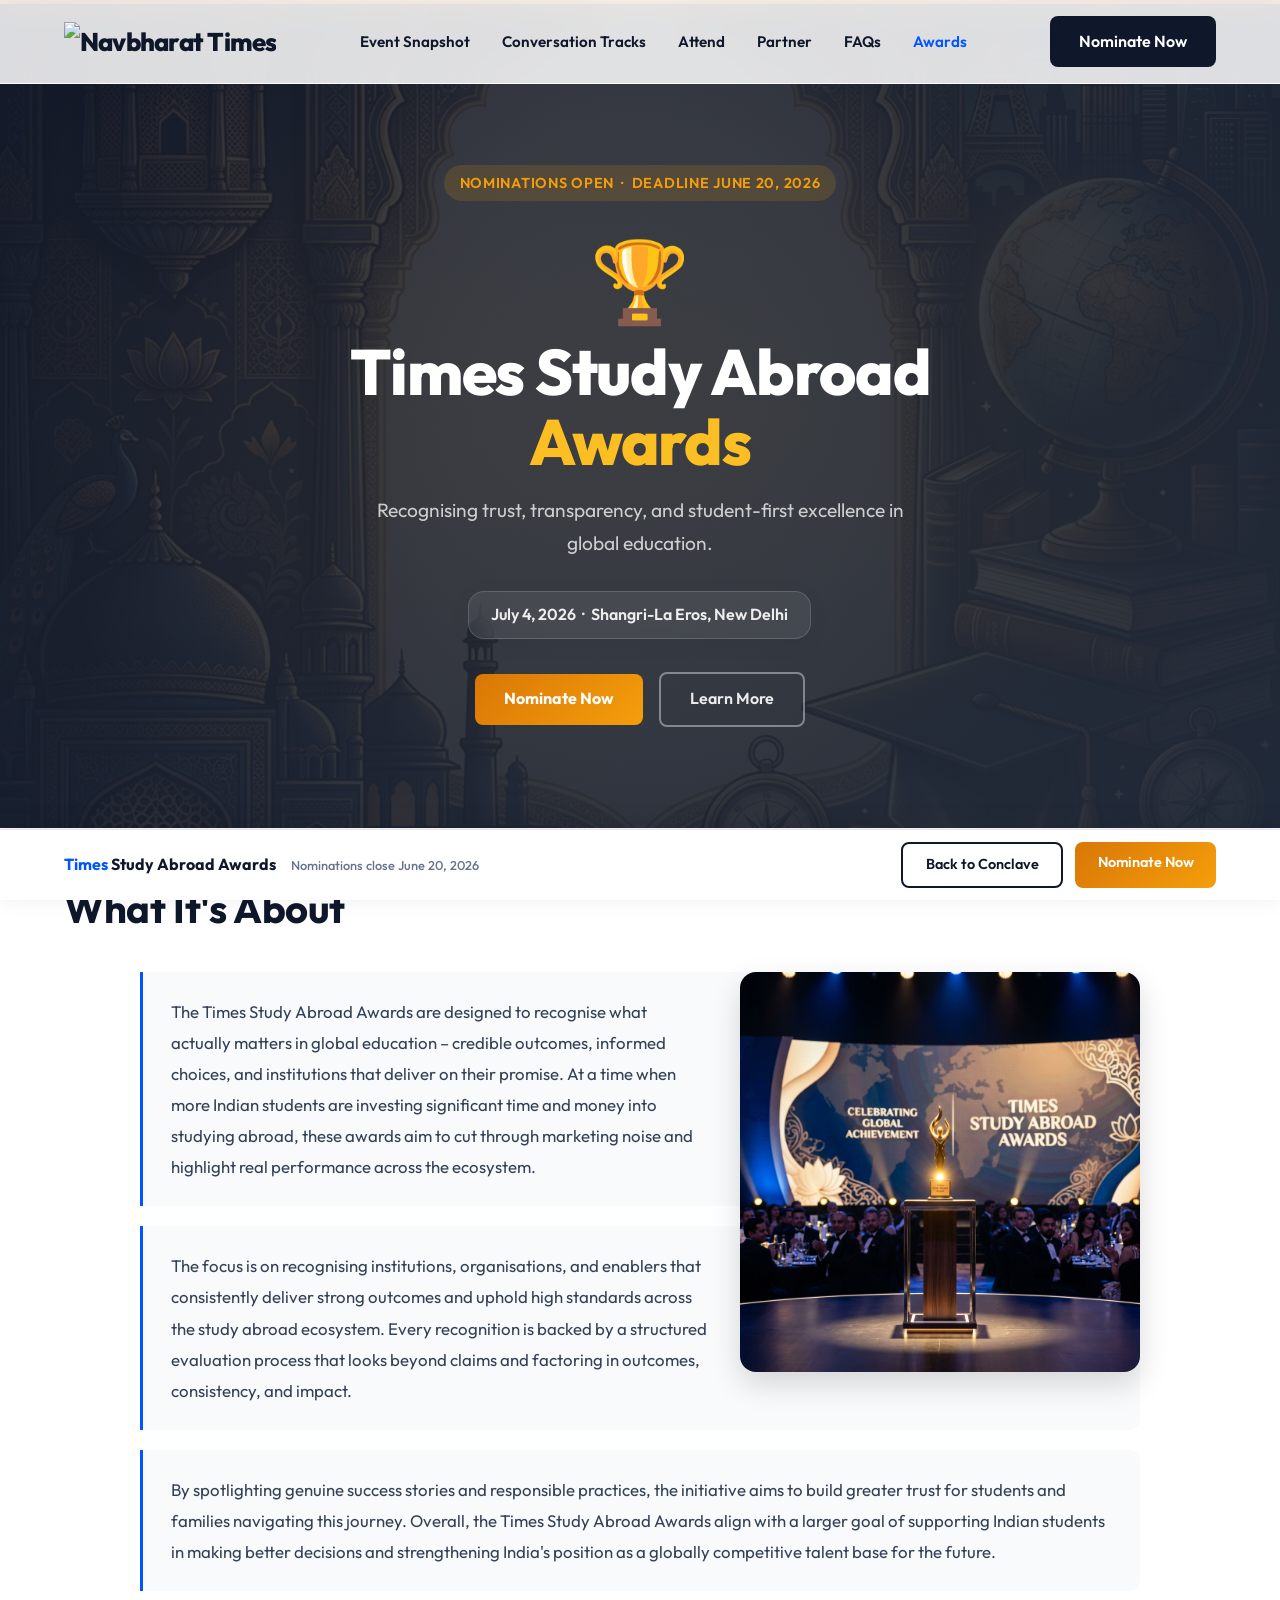
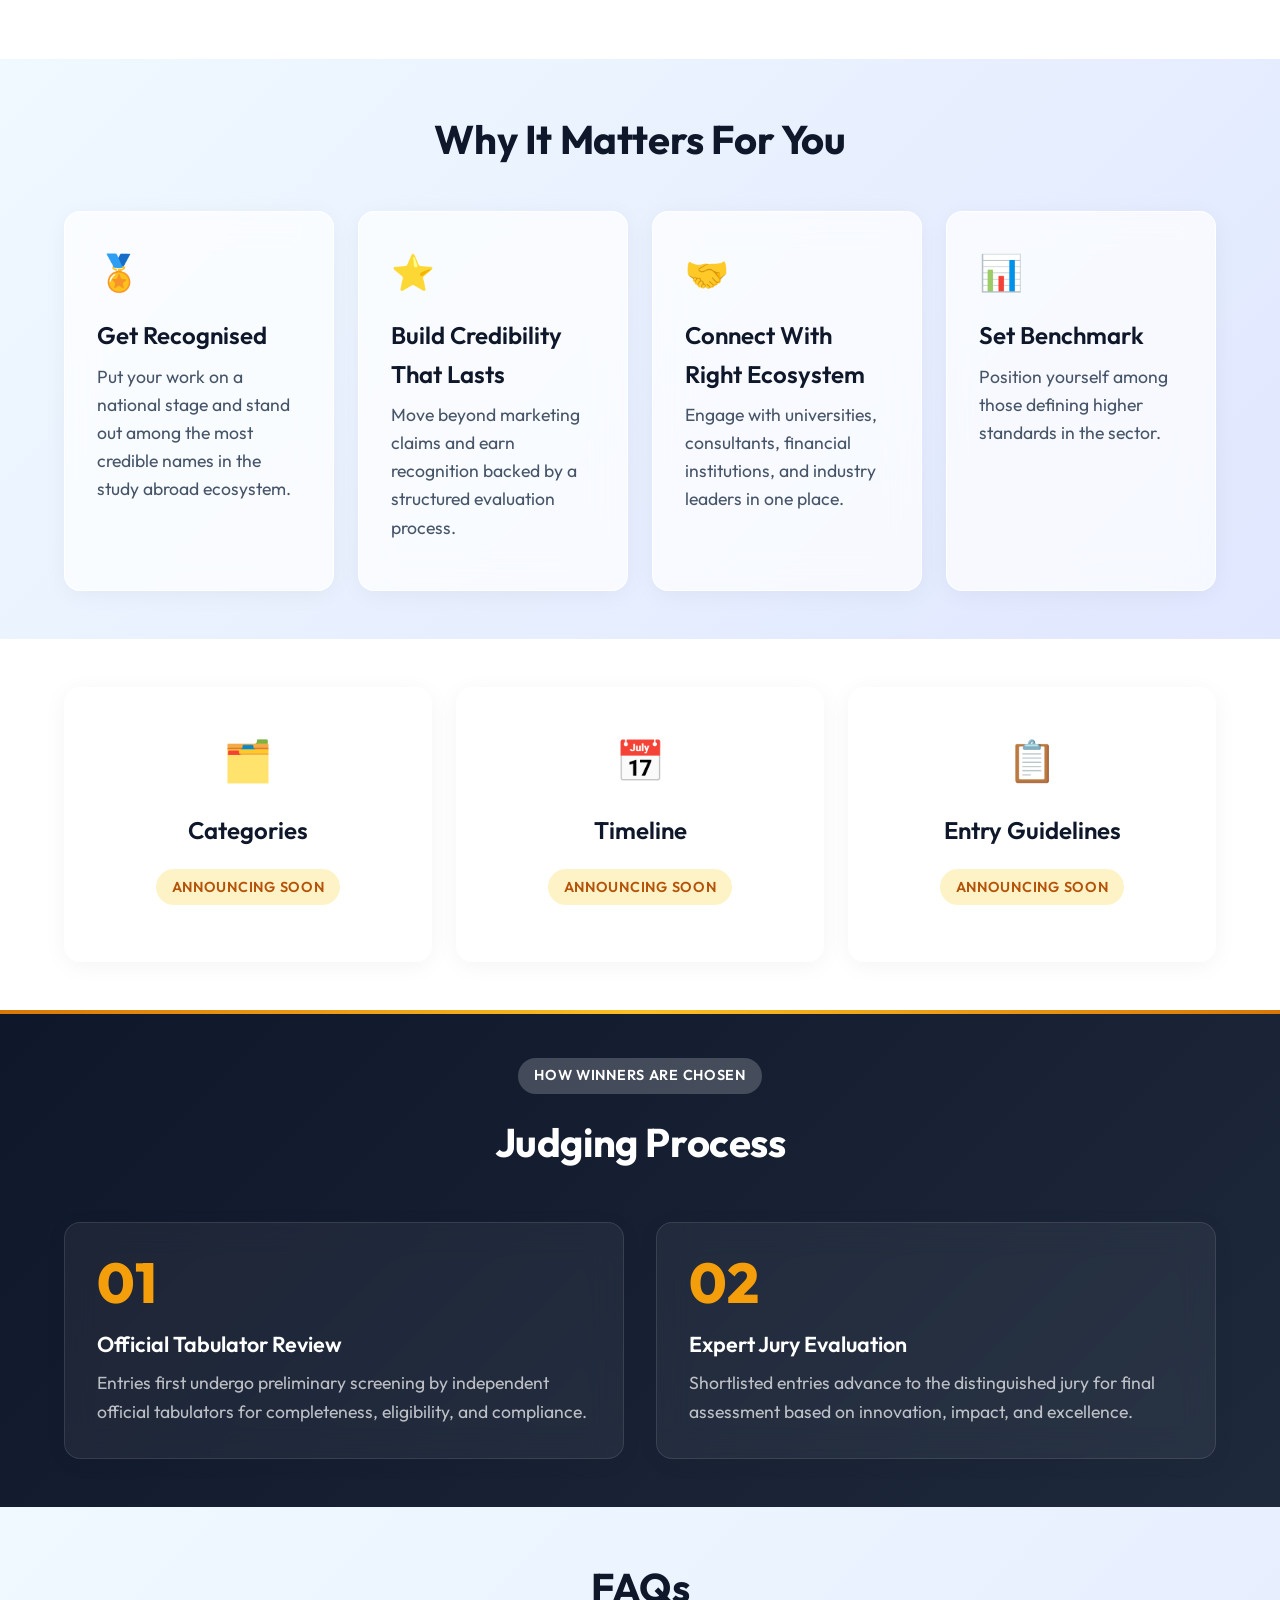
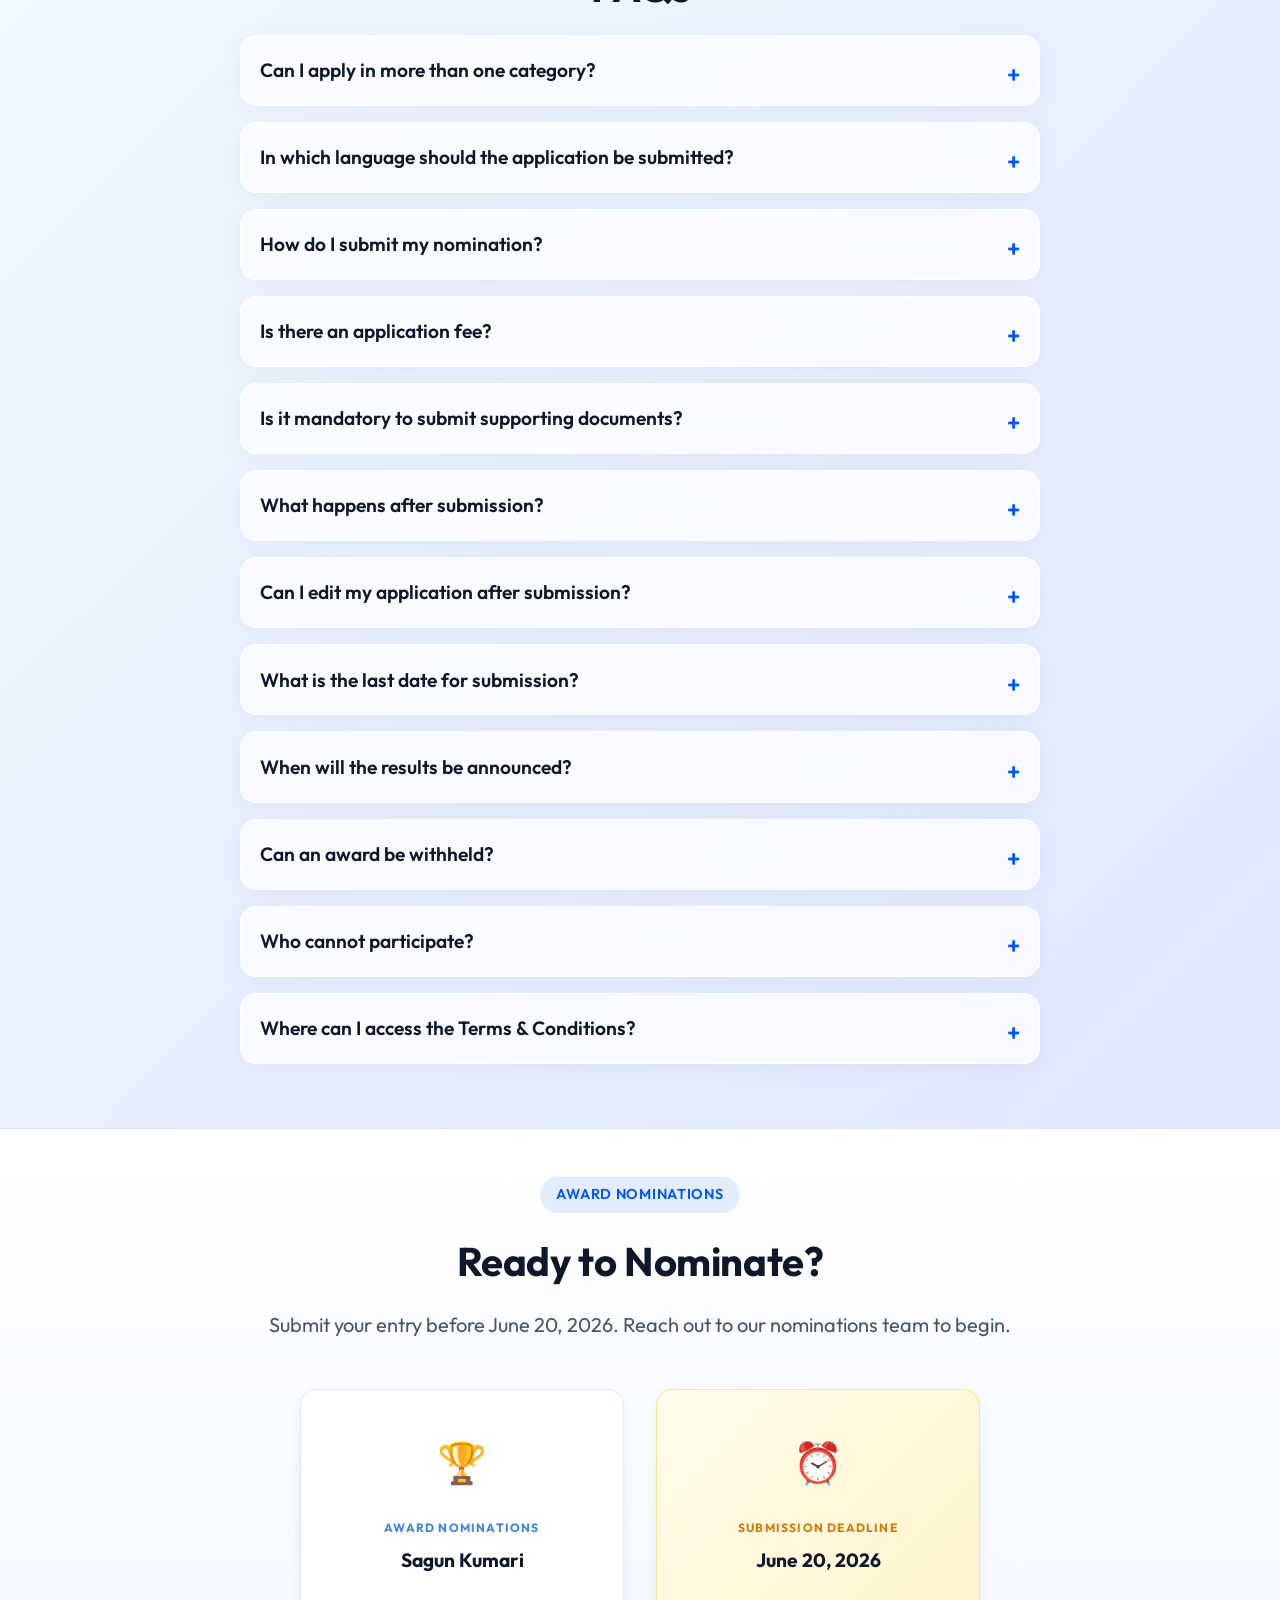
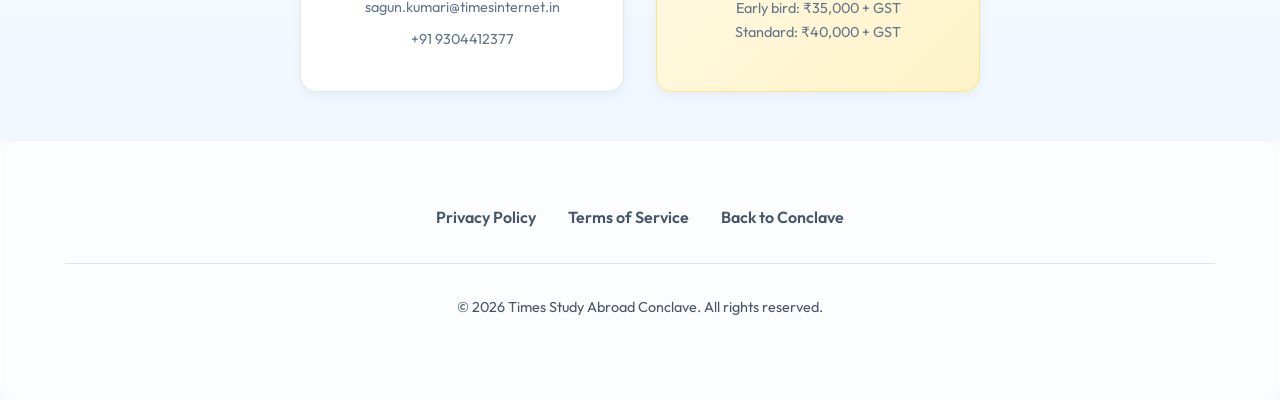
==== awards.html @ 7b0853a4 "feat: add Awards landing page and update navigation to include link to awards section" ====
<!DOCTYPE html>
<html lang="en">

<head>
    <meta charset="UTF-8">
    <meta name="viewport" content="width=device-width, initial-scale=1.0">
    <title>Times Study Abroad Awards 2026 – Recognising Excellence in Global Education</title>
    <meta name="description"
        content="The Times Study Abroad Awards recognise credible outcomes, informed choices, and institutions that deliver on their promise in global education.">
    <link rel="stylesheet" href="styles.css">
    <link href="https://fonts.googleapis.com/css2?family=Outfit:wght@300;400;500;600;700;800&display=swap"
        rel="stylesheet">
</head>

<body>

    <!-- Navigation -->
    <nav class="navbar glass">
        <div class="logo"><img
                src="https://static.langimg.com/thumb/119164302/navbharat-times.jpg?width=366&resizemode=4"
                alt="Navbharat Times" style="max-height: 45px; vertical-align: middle;"></div>
        <ul class="nav-links">
            <li><a href="index.html#event-snapshot">Event Snapshot</a></li>
            <li><a href="index.html#tracks">Conversation Tracks</a></li>
            <li><a href="index.html#attendees">Attend</a></li>
            <li><a href="index.html#partners">Partner</a></li>
            <li><a href="#awards-faq">FAQs</a></li>
            <li><a href="awards.html" style="color: var(--primary-color);">Awards</a></li>
        </ul>
        <a href="mailto:sagun.kumari@timesinternet.in" class="btn btn-primary nav-cta">Nominate Now</a>
    </nav>

    <!-- Exit Intent Popup -->
    <div id="exit-popup" class="popup-overlay">
        <div class="popup-content glass-card">
            <span class="close-popup">&times;</span>
            <h2>Nominations close June 20</h2>
            <p>Early bird fee of ₹35,000 + GST. Get recognised at India's most credible study abroad platform.</p>
            <a href="mailto:sagun.kumari@timesinternet.in" class="btn btn-gradient full-width"
                id="btn-close-popup">Nominate Now</a>
        </div>
    </div>

    <!-- Hero -->
    <section class="awards-hero fade-in-up">
        <div class="awards-hero-accent-bar"></div>
        <div class="container" style="position: relative; z-index: 1;">
            <div style="text-align: center;">
                <span class="badge"
                    style="background: rgba(245,158,11,0.15); color: #f59e0b;">Nominations Open &nbsp;·&nbsp; Deadline
                    June 20, 2026</span>
                <div style="font-size: 5rem; margin: 1.5rem 0 1rem; line-height: 1;">🏆</div>
                <h1
                    style="color: white; font-size: clamp(2.4rem, 5vw, 4.2rem); line-height: 1.1; margin-bottom: 1rem;">
                    Times Study Abroad<br><span style="color: #fbbf24;">Awards</span>
                </h1>
                <p
                    style="color: rgba(255,255,255,0.75); font-size: 1.2rem; max-width: 580px; margin: 0 auto 2rem; line-height: 1.7;">
                    Recognising trust, transparency, and student-first excellence in global education.
                </p>
                <div class="mb-2">
                    <span class="glass-card"
                        style="display: inline-block; padding: 0.65rem 1.4rem; background: rgba(255,255,255,0.08); border-color: rgba(255,255,255,0.15); color: rgba(255,255,255,0.9); white-space: nowrap; font-weight: 600;">
                        July 4, 2026 &nbsp;·&nbsp; Shangri-La Eros, New Delhi
                    </span>
                </div>
                <div class="cta-group" style="justify-content: center; margin-top: 2rem;">
                    <a href="mailto:sagun.kumari@timesinternet.in" class="btn"
                        style="background: linear-gradient(135deg, #d97706, #f59e0b); color: white; font-weight: 700;">Nominate
                        Now</a>
                    <a href="#about-awards" class="btn btn-outline"
                        style="border-color: rgba(255,255,255,0.4); color: rgba(255,255,255,0.9);">Learn More</a>
                </div>
            </div>
        </div>
    </section>

    <!-- What It's About -->
    <section id="about-awards" class="section-padding fade-in-up" style="background: #ffffff;">
        <div class="container">
            <div class="section-header">
                <h2>What It's About</h2>
            </div>
            <div class="awards-about-body">
                <img src="assets/awards_show_event.png" alt="Times Study Abroad Awards Ceremony" class="awards-about-img">
                <div class="awards-para-card">
                    <p>The Times Study Abroad Awards are designed to recognise what actually matters in global education
                        – credible outcomes, informed choices, and institutions that deliver on their promise. At a time
                        when more Indian students are investing significant time and money into studying abroad, these
                        awards aim to cut through marketing noise and highlight real performance across the ecosystem.
                    </p>
                </div>
                <div class="awards-para-card">
                    <p>The focus is on recognising institutions, organisations, and enablers that consistently deliver
                        strong outcomes and uphold high standards across the study abroad ecosystem. Every recognition is
                        backed by a structured evaluation process that looks beyond claims and factoring in outcomes,
                        consistency, and impact.</p>
                </div>
                <div class="awards-para-card">
                    <p>By spotlighting genuine success stories and responsible practices, the initiative aims to build
                        greater trust for students and families navigating this journey. Overall, the Times Study Abroad
                        Awards align with a larger goal of supporting Indian students in making better decisions and
                        strengthening India's position as a globally competitive talent base for the future.</p>
                </div>
            </div>
        </div>
    </section>

    <!-- Why It Matters For You -->
    <section class="section-padding fade-in-up bg-light-blue">
        <div class="container">
            <div class="section-header center-text">
                <h2>Why It Matters For You</h2>
            </div>
            <div class="bento-grid-four" style="margin-top: 2.5rem;">
                <div class="glass-card editorial-card">
                    <div style="font-size: 2.2rem; margin-bottom: 1rem;">🏅</div>
                    <h3>Get Recognised</h3>
                    <p>Put your work on a national stage and stand out among the most credible names in the study abroad
                        ecosystem.</p>
                </div>
                <div class="glass-card editorial-card">
                    <div style="font-size: 2.2rem; margin-bottom: 1rem;">⭐</div>
                    <h3>Build Credibility That Lasts</h3>
                    <p>Move beyond marketing claims and earn recognition backed by a structured evaluation process.</p>
                </div>
                <div class="glass-card editorial-card">
                    <div style="font-size: 2.2rem; margin-bottom: 1rem;">🤝</div>
                    <h3>Connect With Right Ecosystem</h3>
                    <p>Engage with universities, consultants, financial institutions, and industry leaders in one place.
                    </p>
                </div>
                <div class="glass-card editorial-card">
                    <div style="font-size: 2.2rem; margin-bottom: 1rem;">📊</div>
                    <h3>Set Benchmark</h3>
                    <p>Position yourself among those defining higher standards in the sector.</p>
                </div>
            </div>
        </div>
    </section>

    <!-- Categories / Timeline / Entry Guidelines -->
    <section class="section-padding fade-in-up" style="background: #ffffff;">
        <div class="container">
            <div class="awards-details-grid">
                <div class="glass-card" style="padding: 2.5rem; text-align: center;">
                    <div style="font-size: 2.5rem; margin-bottom: 1.2rem;">🗂️</div>
                    <h3>Categories</h3>
                    <span class="badge"
                        style="background: #fef3c7; color: #b45309; margin-top: 0.75rem;">Announcing Soon</span>
                </div>
                <div class="glass-card" style="padding: 2.5rem; text-align: center;">
                    <div style="font-size: 2.5rem; margin-bottom: 1.2rem;">📅</div>
                    <h3>Timeline</h3>
                    <span class="badge"
                        style="background: #fef3c7; color: #b45309; margin-top: 0.75rem;">Announcing Soon</span>
                </div>
                <div class="glass-card" style="padding: 2.5rem; text-align: center;">
                    <div style="font-size: 2.5rem; margin-bottom: 1.2rem;">📋</div>
                    <h3>Entry Guidelines</h3>
                    <span class="badge"
                        style="background: #fef3c7; color: #b45309; margin-top: 0.75rem;">Announcing Soon</span>
                </div>
            </div>
        </div>
    </section>

    <!-- Judging Process -->
    <section class="section-padding fade-in-up"
        style="background: linear-gradient(135deg, #0f172a 0%, #1e293b 100%); position: relative; overflow: hidden;">
        <div
            style="position: absolute; top: 0; left: 0; width: 100%; height: 4px; background: linear-gradient(90deg, #d97706, #fbbf24, #d97706);">
        </div>
        <div class="container">
            <div class="section-header center-text">
                <span class="badge light-badge">How Winners Are Chosen</span>
                <h2 style="color: white;">Judging Process</h2>
            </div>
            <div class="judging-grid">
                <div class="glass-card judging-card">
                    <div class="judging-number">01</div>
                    <h3 style="color: white; margin-top: 1rem; font-size: 1.35rem;">Official Tabulator Review</h3>
                    <p style="color: rgba(255,255,255,0.7); margin: 0;">Entries first undergo preliminary screening by
                        independent official tabulators for completeness, eligibility, and compliance.</p>
                </div>
                <div class="glass-card judging-card">
                    <div class="judging-number">02</div>
                    <h3 style="color: white; margin-top: 1rem; font-size: 1.35rem;">Expert Jury Evaluation</h3>
                    <p style="color: rgba(255,255,255,0.7); margin: 0;">Shortlisted entries advance to the distinguished
                        jury for final assessment based on innovation, impact, and excellence.</p>
                </div>
            </div>
        </div>
    </section>

    <!-- FAQs -->
    <section id="awards-faq" class="section-padding fade-in-up bg-light-blue">
        <div class="container max-800">
            <div class="section-header center-text">
                <h2>FAQs</h2>
            </div>
            <div class="accordion">
                <details class="glass-card mb-1">
                    <summary>Can I apply in more than one category?</summary>
                    <div class="faq-content">Yes. Applicants may apply in multiple relevant categories. However, a
                        separate application form must be submitted for each category.</div>
                </details>
                <details class="glass-card mb-1">
                    <summary>In which language should the application be submitted?</summary>
                    <div class="faq-content">All applications must be submitted in English.</div>
                </details>
                <details class="glass-card mb-1">
                    <summary>How do I submit my nomination?</summary>
                    <div class="faq-content">Applicants must complete and submit the online application form available
                        on the official awards website. All mandatory fields must be filled in before submission.</div>
                </details>
                <details class="glass-card mb-1">
                    <summary>Is there an application fee?</summary>
                    <div class="faq-content">Yes. The standard nomination fee is 40000 INR + GST, with an early bird
                        fee of 35000 INR + GST for entries submitted within the early bird window.</div>
                </details>
                <details class="glass-card mb-1">
                    <summary>Is it mandatory to submit supporting documents?</summary>
                    <div class="faq-content">Certain supporting documents may be mandatory to verify eligibility and
                        claims. Applicants are encouraged to provide relevant supporting information to strengthen their
                        submission. Incomplete or unverifiable applications may not be considered for jury evaluation.
                    </div>
                </details>
                <details class="glass-card mb-1">
                    <summary>What happens after submission?</summary>
                    <div class="faq-content">
                        <ul style="padding-left: 1.2rem; margin: 0; display: flex; flex-direction: column; gap: 0.35rem;">
                            <li>Applications will first be reviewed for eligibility and completeness.</li>
                            <li>Eligible entries will proceed to jury evaluation.</li>
                            <li>Shortlisted nominees may be contacted for clarification, if required.</li>
                            <li>Incomplete or ineligible applications will not proceed to the jury round.</li>
                        </ul>
                    </div>
                </details>
                <details class="glass-card mb-1">
                    <summary>Can I edit my application after submission?</summary>
                    <div class="faq-content">Once the application is submitted, changes cannot be made. Applicants are
                        advised to review all information carefully before final submission.</div>
                </details>
                <details class="glass-card mb-1">
                    <summary>What is the last date for submission?</summary>
                    <div class="faq-content">20 June 2026</div>
                </details>
                <details class="glass-card mb-1">
                    <summary>When will the results be announced?</summary>
                    <div class="faq-content">Winners will be announced at the official award ceremony. The date and
                        venue are communicated on the website and through official communication channels.</div>
                </details>
                <details class="glass-card mb-1">
                    <summary>Can an award be withheld?</summary>
                    <div class="faq-content">The organisers reserve the right to withhold an award in any category if
                        entries do not meet the required standards.</div>
                </details>
                <details class="glass-card mb-1">
                    <summary>Who cannot participate?</summary>
                    <div class="faq-content">Employees of the Awards Management, jury members, sponsors, and their
                        immediate family members are not eligible to participate. Applications not meeting the
                        eligibility criteria may be disqualified.</div>
                </details>
                <details class="glass-card mb-1">
                    <summary>Where can I access the Terms &amp; Conditions?</summary>
                    <div class="faq-content">The detailed Terms &amp; Conditions are available on the official website.
                    </div>
                </details>
            </div>
        </div>
    </section>

    <!-- Nominate CTA -->
    <section class="section-padding fade-in-up"
        style="background: linear-gradient(to bottom, #ffffff, #f0f7ff); border-top: 1px solid #e2e8f0;">
        <div class="container">
            <div class="section-header center-text">
                <span class="badge" style="margin-bottom: 1rem;">Award Nominations</span>
                <h2>Ready to Nominate?</h2>
                <p class="lead-text">Submit your entry before June 20, 2026. Reach out to our nominations team to
                    begin.</p>
            </div>
            <div class="nominate-contact-grid">
                <div class="contact-card">
                    <div class="contact-icon">🏆</div>
                    <div class="contact-info">
                        <span class="contact-role">Award Nominations</span>
                        <h4 class="contact-name">Sagun Kumari</h4>
                        <div class="contact-links">
                            <a href="mailto:sagun.kumari@timesinternet.in">sagun.kumari@timesinternet.in</a>
                            <a href="tel:9304412377">+91 9304412377</a>
                        </div>
                    </div>
                </div>
                <div class="contact-card" style="background: linear-gradient(135deg, #fffbeb, #fef3c7); border-color: #fde68a;">
                    <div class="contact-icon">⏰</div>
                    <div class="contact-info">
                        <span class="contact-role" style="color: #d97706;">Submission Deadline</span>
                        <h4 class="contact-name">June 20, 2026</h4>
                        <div style="margin-top: 0.75rem; font-size: 0.9rem; color: #64748b; line-height: 1.7;">
                            Early bird: ₹35,000 + GST<br>Standard: ₹40,000 + GST
                        </div>
                    </div>
                </div>
            </div>
        </div>
    </section>

    <!-- Footer -->
    <footer class="footer glass-panel" style="padding-bottom: 80px;">
        <div class="footer-content container" style="justify-content: center;">
            <div class="footer-links" style="display:flex; gap:2rem; flex-wrap:wrap; justify-content:center;">
                <a href="#">Privacy Policy</a>
                <a href="#">Terms of Service</a>
                <a href="index.html">Back to Conclave</a>
            </div>
        </div>
        <div class="copyright container" style="text-align:center;">
            &copy; 2026 Times Study Abroad Conclave. All rights reserved.
        </div>
    </footer>

    <!-- Sticky Footer CTA -->
    <div id="sticky-footer"
        style="position:fixed; bottom:0; left:0; right:0; z-index:999; background:white; border-top:1px solid #e2e8f0; box-shadow:0 -4px 24px rgba(0,0,0,0.1); padding:0.75rem 5%; display:flex; align-items:center; justify-content:space-between; gap:1rem; flex-wrap:wrap;">
        <div style="font-weight:700; color:#0f172a; font-size:1rem;">
            <span style="color:var(--primary-color);">Times</span> Study Abroad Awards
            <span style="font-size:0.8rem; font-weight:500; color:#64748b; margin-left:0.75rem;">Nominations close June
                20, 2026</span>
        </div>
        <div style="display:flex; gap:0.75rem; flex-shrink:0;">
            <a href="index.html" class="btn btn-outline"
                style="padding:0.6rem 1.4rem; font-size:0.9rem;">Back to Conclave</a>
            <a href="mailto:sagun.kumari@timesinternet.in" class="btn btn-gradient"
                style="padding:0.6rem 1.4rem; font-size:0.9rem; background: linear-gradient(135deg, #d97706, #f59e0b); color: white;">Nominate
                Now</a>
        </div>
    </div>

    <script src="script.js"></script>

    <style>
        /* Hero */
        .awards-hero {
            background: linear-gradient(135deg, rgba(15, 23, 42, 0.85) 0%, rgba(30, 41, 59, 0.95) 100%), url('assets/indian_hero_bg.png') center/cover no-repeat;
            min-height: 92vh;
            display: flex;
            align-items: center;
            justify-content: center;
            text-align: center;
            padding: 9rem 5% 5rem;
            position: relative;
            overflow: hidden;
        }

        .awards-hero::before {
            content: '';
            position: absolute;
            top: -50%;
            left: -50%;
            width: 200%;
            height: 200%;
            background: radial-gradient(ellipse at center, rgba(245, 158, 11, 0.07) 0%, transparent 60%);
            pointer-events: none;
        }

        .awards-hero-accent-bar {
            position: absolute;
            top: 0;
            left: 0;
            width: 100%;
            height: 4px;
            background: linear-gradient(90deg, #d97706, #fbbf24, #d97706);
        }

        /* What It's About */
        .awards-about-body {
            display: block;
            max-width: 1000px;
            margin: 2rem auto 0;
        }

        .awards-about-img {
            float: right;
            width: 45%;
            max-width: 450px;
            margin-left: 2rem;
            margin-bottom: 1.5rem;
            border-radius: 16px;
            box-shadow: 0 12px 30px rgba(0, 0, 0, 0.15);
            object-fit: cover;
        }

        .awards-para-card {
            padding: 1.5rem 1.75rem;
            border-left: 3px solid var(--primary-color, #f59e0b);
            background: #f8fafc;
            border-radius: 0 10px 10px 0;
            margin-bottom: 1.25rem;
        }

        .awards-para-card p {
            font-size: 1.05rem;
            line-height: 1.85;
            color: #334155;
            margin: 0;
        }

        /* Categories / Timeline / Entry Guidelines */
        .awards-details-grid {
            display: grid;
            grid-template-columns: repeat(3, 1fr);
            gap: 1.5rem;
        }

        /* Judging Process */
        .judging-grid {
            display: grid;
            grid-template-columns: 1fr 1fr;
            gap: 2rem;
            margin-top: 3rem;
        }

        .judging-card {
            background: rgba(255, 255, 255, 0.05) !important;
            border-color: rgba(255, 255, 255, 0.1) !important;
            padding: 2.5rem;
        }

        .judging-number {
            font-size: 3.5rem;
            font-weight: 800;
            color: #f59e0b;
            line-height: 1;
        }

        /* Nominate contact */
        .nominate-contact-grid {
            display: grid;
            grid-template-columns: repeat(auto-fit, minmax(260px, 1fr));
            gap: 2rem;
            margin-top: 3rem;
            max-width: 680px;
            margin-left: auto;
            margin-right: auto;
        }

        .contact-card {
            background: white;
            border-radius: 16px;
            padding: 2.5rem 1.5rem;
            display: flex;
            flex-direction: column;
            align-items: center;
            text-align: center;
            transition: all 0.3s cubic-bezier(0.4, 0, 0.2, 1);
            box-shadow: 0 4px 12px rgba(0, 0, 0, 0.05);
            border: 1px solid #e2e8f0;
        }

        .contact-card:hover {
            transform: translateY(-8px);
            box-shadow: 0 20px 40px rgba(59, 130, 246, 0.15);
            border-color: #bfdbfe;
        }

        .contact-icon {
            font-size: 2.5rem;
            margin-bottom: 1.5rem;
        }

        .contact-role {
            display: block;
            font-size: 0.75rem;
            font-weight: 700;
            color: #3b82f6;
            text-transform: uppercase;
            letter-spacing: 0.1em;
            margin-bottom: 0.5rem;
        }

        .contact-name {
            font-size: 1.2rem;
            font-weight: 700;
            color: #0f172a;
            margin-bottom: 1.25rem;
        }

        .contact-links {
            display: flex;
            flex-direction: column;
            gap: 0.6rem;
        }

        .contact-links a {
            font-size: 0.9rem;
            color: #64748b;
            text-decoration: none;
            transition: color 0.2s;
            word-break: break-all;
        }

        .contact-links a:hover {
            color: #3b82f6;
        }

        /* =============================================
           RESPONSIVE — 5 BREAKPOINTS
           ============================================= */

        /* 1280px — Large tablets / small desktops */
        @media (max-width: 1280px) {
            .awards-about-img {
                width: 40%;
                max-width: 400px;
            }

            .judging-card {
                padding: 2rem;
            }
        }

        /* 1024px — Tablets landscape */
        @media (max-width: 1024px) {
            .awards-about-img {
                width: 42%;
                max-width: 360px;
                margin-left: 1.5rem;
            }

            .judging-grid {
                gap: 1.5rem;
            }

            .judging-card {
                padding: 1.75rem;
            }
        }

        /* 768px — Tablets portrait */
        @media (max-width: 768px) {
            .awards-hero {
                min-height: auto;
                padding: 7rem 5% 4rem;
            }

            .awards-about-img {
                float: none;
                width: 100%;
                max-width: 100%;
                margin-left: 0;
                margin-bottom: 1.5rem;
            }

            .awards-details-grid {
                grid-template-columns: 1fr;
            }

            .judging-grid {
                grid-template-columns: 1fr;
                gap: 1.25rem;
                margin-top: 2rem;
            }

            .judging-number {
                font-size: 2.8rem;
            }

            .nominate-contact-grid {
                grid-template-columns: 1fr;
                max-width: 420px;
            }

            /* Hide deadline sub-text in sticky footer to avoid overflow */
            #sticky-footer > div:first-child > span:last-child {
                display: none;
            }
        }

        /* 480px — Phones */
        @media (max-width: 480px) {
            .awards-hero {
                padding: 6rem 4% 3rem;
            }

            .awards-para-card {
                padding: 1.25rem;
            }

            .awards-details-grid > .glass-card {
                padding: 2rem 1.5rem !important;
            }

            .judging-card {
                padding: 1.5rem 1.25rem;
            }

            .judging-number {
                font-size: 2.2rem;
            }

            .contact-card {
                padding: 2rem 1.25rem;
            }

            .nominate-contact-grid {
                max-width: 100%;
            }

            /* Sticky footer: expand buttons full width */
            #sticky-footer {
                padding: 0.65rem 4% !important;
            }

            #sticky-footer > div:last-child {
                width: 100%;
                flex-shrink: 1 !important;
            }

            #sticky-footer > div:last-child a {
                flex: 1;
                text-align: center;
                padding: 0.55rem 0.75rem !important;
                font-size: 0.82rem !important;
            }
        }

        /* 360px — Small phones */
        @media (max-width: 360px) {
            .awards-hero {
                padding: 5.5rem 4% 2.5rem;
            }

            .awards-para-card {
                padding: 1rem;
            }

            .awards-details-grid > .glass-card {
                padding: 1.5rem 1rem !important;
            }

            .judging-card {
                padding: 1.25rem 1rem;
            }

            .contact-card {
                padding: 1.5rem 1rem;
            }

            .contact-name {
                font-size: 1.05rem;
            }
        }
    </style>

</body>

</html>
---- styles.css ----
/* =========================================
   CSS Variables & Global Styles
   ========================================= */
:root {
    /* Color Palette - Premium, Editorial, Serious but Modern */
    --primary-color: #0055ff; /* Strong trust blue */
    --primary-hover: #0044cc;
    --gradient-start: #1a4fca;
    --gradient-end: #3b82f6;
    --text-dark: #0f172a;
    --text-light: #475569;
    --bg-color: #f8fafc;
    --white: #ffffff;
    --red-impact: #dc2626; /* For problem sections */
    
    /* Glassmorphic variables */
    --glass-bg: rgba(255, 255, 255, 0.7);
    --glass-border: rgba(255, 255, 255, 0.9);
    --glass-shadow: 0 4px 24px -1px rgba(0, 0, 0, 0.05);
    
    /* Typography */
    --font-family: 'Outfit', sans-serif;
}

* {
    margin: 0;
    padding: 0;
    box-sizing: border-box;
}

html {
    scroll-behavior: smooth;
    scroll-padding-top: 80px;
}

body {
    font-family: var(--font-family);
    color: var(--text-dark);
    background: var(--bg-color);
    background-size: cover;
    background-attachment: fixed;
    line-height: 1.6;
    overflow-x: hidden;
}

.bg-clean { background: #ffffff; }
.bg-light-blue { background: linear-gradient(135deg, #f0f9ff 0%, #e0e7ff 100%); }

.container {
    max-width: 1200px;
    margin: 0 auto;
}
.max-800 { max-width: 800px; }
.center-text { text-align: center; }
.mt-1 { margin-top: 1rem; }
.mt-2 { margin-top: 2rem; }
.mt-3 { margin-top: 3rem; }
.mb-1 { margin-bottom: 1rem; }
.mb-2 { margin-bottom: 2rem; }
.mb-3 { margin-bottom: 3rem; }
.p-2 { padding: 2rem; }
.p-3 { padding: 3rem; }
.p-4 { padding: 4rem; }

.section-padding { padding: 3rem 5%; }

/* =========================================
   Glassmorphism Utilities
   ========================================= */
.glass {
    background: rgba(255, 255, 255, 0.85);
    backdrop-filter: blur(12px);
    -webkit-backdrop-filter: blur(12px);
    border-bottom: 1px solid var(--glass-border);
}

.glass-card {
    background: var(--glass-bg);
    backdrop-filter: blur(16px);
    -webkit-backdrop-filter: blur(16px);
    border: 1px solid var(--glass-border);
    border-radius: 16px; /* slightly sharper for editorial feel */
    box-shadow: var(--glass-shadow);
}

.glass-panel {
    background: rgba(255, 255, 255, 0.5);
    backdrop-filter: blur(10px);
    border-radius: 16px;
    border: 1px solid rgba(255, 255, 255, 0.7);
}

.dark-glass {
    background: rgba(15, 23, 42, 0.95);
    color: var(--white);
    border: 1px solid rgba(255, 255, 255, 0.1);
}

.editorial-card {
    transition: all 0.3s ease;
    padding: 2rem;
    height: 100%;
    display: flex;
    flex-direction: column;
}
.editorial-card:hover { 
    transform: translateY(-5px); 
    box-shadow: 0 12px 30px -5px rgba(0, 0, 0, 0.1);
}

/* =========================================
   Typography & Buttons
   ========================================= */
h1 { font-size: 3.5rem; font-weight: 800; line-height: 1.1; margin-bottom: 1rem; color: var(--text-dark); letter-spacing: -0.02em; }
h2 { font-size: 2.5rem; font-weight: 700; margin-bottom: 1rem; color: var(--text-dark); letter-spacing: -0.01em; }
h3 { font-size: 1.5rem; font-weight: 600; margin-bottom: 0.5rem; }
p { margin-bottom: 1rem; color: var(--text-light); font-size: 1.1rem; }
.lead-text { font-size: 1.25rem; font-weight: 400; color: var(--text-light); }
.large-text { font-size: 1.5rem; color: var(--text-dark); font-weight: 500; }
.bold-text { font-weight: 700; color: var(--text-dark); }
.text-red { color: var(--red-impact); }

.badge {
    display: inline-block;
    padding: 0.4rem 1rem;
    background: rgba(0, 85, 255, 0.1);
    color: var(--primary-color);
    border-radius: 50px;
    font-weight: 600;
    font-size: 0.9rem;
    margin-bottom: 1rem;
    text-transform: uppercase;
    letter-spacing: 0.05em;
}

.light-badge { background: rgba(255, 255, 255, 0.2); color: var(--white); }

.btn {
    display: inline-block;
    padding: 0.8rem 1.8rem;
    border-radius: 8px; /* Sharper for serious tone */
    font-weight: 600;
    text-decoration: none;
    transition: all 0.3s ease;
    cursor: pointer;
    border: none;
    text-align: center;
}

.btn-primary { background: var(--text-dark); color: var(--white); }
.btn-primary:hover { background: #000; box-shadow: 0 4px 15px rgba(0,0,0,0.2); }

.btn-gradient { background: linear-gradient(135deg, var(--gradient-start), var(--gradient-end)); color: var(--white); }
.btn-gradient:hover { transform: translateY(-2px); box-shadow: 0 6px 20px rgba(59, 130, 246, 0.4); }

.btn-outline { border: 2px solid var(--text-dark); color: var(--text-dark); background: transparent; }
.btn-outline:hover { background: var(--text-dark); color: var(--white); }
.dark-glass .btn-outline { border-color: rgba(255,255,255,0.4); color: var(--white); }
.dark-glass .btn-outline:hover { background: var(--white); color: var(--text-dark); }

.btn-large { padding: 1rem 2.5rem; font-size: 1.2rem; }
.full-width { width: 100%; display: block; }

.cta-group { display: flex; gap: 1rem; align-items: center; margin-top: 1.5rem; flex-wrap: wrap; }

/* =========================================
   Navigation
   ========================================= */
.navbar {
    position: fixed;
    top: 0; left: 0; right: 0;
    display: flex;
    justify-content: space-between;
    align-items: center;
    padding: 1rem 5%;
    z-index: 1000;
}

.logo { font-size: 1.6rem; font-weight: 800; color: var(--text-dark); letter-spacing: -0.03em;}
.logo span { color: var(--primary-color); }

.nav-hashtag {
    font-weight: 700;
    font-size: 0.85rem;
    letter-spacing: 0.02em;
    background: linear-gradient(135deg, var(--gradient-start), var(--gradient-end), #6366f1);
    -webkit-background-clip: text;
    -webkit-text-fill-color: transparent;
    background-clip: text;
    background-size: 200% 200%;
    cursor: default;
    transition: transform 0.3s ease;
}
.nav-hashtag:hover {
    animation: shimmer 1.5s ease infinite;
    transform: scale(1.05);
}
@keyframes shimmer {
    0% { background-position: 0% 50%; }
    50% { background-position: 100% 50%; }
    100% { background-position: 0% 50%; }
}
.nav-links { display: flex; gap: 2rem; list-style: none; }
.nav-links a { text-decoration: none; color: var(--text-dark); font-weight: 600; font-size: 0.95rem; transition: color 0.3s; }
.nav-links a:hover { color: var(--primary-color); }

/* =========================================
   Hero Section
   ========================================= */
.hero {
    position: relative;
    min-height: 95vh;
    padding: 8rem 5% 4rem;
    display: flex;
    align-items: center;
    overflow: hidden;
}

.hero-bg { position: absolute; top: 0; left: 0; width: 100%; height: 100%; z-index: -1; }
.hero-bg img { width: 100%; height: 100%; object-fit: cover; opacity: 0.6; }

.hero-container {
    width: 100%; max-width: 1200px; margin: 0 auto;
}

.editorial-theme {
    max-width: 750px;
    padding: 3rem;
    animation: slideUp 1s ease 0.2s both;
    text-align: left;
}

.supporting-line {
    font-size: 1.1rem;
    font-weight: 600;
    margin: 1.5rem 0;
    color: var(--primary-color);
}

.trust-strip {
    border-top: 1px solid rgba(0,0,0,0.1);
    padding-top: 1rem;
    color: var(--text-light);
}

/* =========================================
   Lists & Layouts
   ========================================= */
.clean-list, .check-list, .bullet-list { list-style: none; text-align: left; margin: 1.5rem auto; display: inline-block;}
.clean-list li { margin-bottom: 0.8rem; font-size: 1.1rem; position: relative; padding-left: 1.5rem; }
.clean-list li::before { content: "•"; position: absolute; left: 0; color: var(--primary-color); font-weight: bold; font-size: 1.2rem;}

.check-list li { margin-bottom: 1rem; font-size: 1.1rem; position: relative; padding-left: 2rem; }
.check-list li::before { content: "✔"; position: absolute; left: 0; color: #10b981; font-weight: bold; }
.check-list.light-text li { color: rgba(255,255,255,0.9); }

.bullet-list li { margin-bottom: 0.6rem; font-size: 1rem; position: relative; padding-left: 1.2rem;}
.bullet-list li::before { content: "-"; position: absolute; left: 0; color: rgba(255,255,255,0.6); }

.inline-list { list-style: none; display: flex; justify-content: center; gap: 2rem; flex-wrap: wrap; padding: 1rem; margin: 0;}
.inline-list li { font-weight: 600; font-size: 1.1rem; color: var(--primary-color); }
.inline-list li:not(:last-child)::after { content: "|"; color: rgba(0,0,0,0.2); margin-left: 2rem; font-weight: normal;}

.grid-two { display: grid; grid-template-columns: 1fr 1fr; gap: 2rem; }
.bento-grid-four { display: grid; grid-template-columns: repeat(4, 1fr); gap: 1.5rem; }
.align-center { align-items: center; }

/* Image overlay cards */
.image-card { position: relative; overflow: hidden; min-height: 250px; display: flex; align-items: flex-end; }
.bg-img-overlay { position: absolute; inset: 0; width: 100%; height: 100%; object-fit: cover; z-index: 1; filter: brightness(0.4); }
.content-over { position: relative; z-index: 2; color: white; }
.content-over h3 { color: white; }

/* =========================================
   B2B Section
   ========================================= */
.b2b-section p { color: rgba(255,255,255,0.8); }
.b2b-section h2 { color: white; }
.text-gradient { color: #60a5fa !important; font-size: 1.25rem;}
.b2b-card { background: rgba(255,255,255,0.05); border: 1px solid rgba(255,255,255,0.1); padding: 2.5rem; }

/* =========================================
   FAQ Accordion
   ========================================= */
.accordion details { cursor: pointer; padding: 1.2rem; }
.accordion summary { font-weight: 600; font-size: 1.2rem; outline: none; list-style: none; position: relative; padding-right: 20px;}
.accordion summary::-webkit-details-marker { display: none; }
.accordion summary::after { content: '+'; position: absolute; right: 0; top: 0; font-size: 1.5rem; color: var(--primary-color); transition: transform 0.3s; }
.accordion details[open] summary::after { content: '-'; }
.faq-content { padding-top: 1rem; color: var(--text-light); }

.divider { height: 1px; background: rgba(0,0,0,0.1); width: 100%; }

/* =========================================
   Sticky Elements & Popup
   ========================================= */
.floating-cta {
    position: fixed;
    bottom: 20px;
    left: 50%;
    transform: translateX(-50%);
    width: 90%;
    max-width: 400px;
    z-index: 999;
    display: none; /* hidden on desktop */
}

.popup-overlay {
    position: fixed;
    top: 0; left: 0; width: 100%; height: 100%;
    background: rgba(0,0,0,0.6);
    backdrop-filter: blur(5px);
    z-index: 9999;
    display: flex;
    justify-content: center;
    align-items: center;
    opacity: 0;
    pointer-events: none;
    transition: opacity 0.3s ease;
}

.popup-overlay.active { opacity: 1; pointer-events: all; }

.popup-content {
    padding: 3rem;
    max-width: 500px;
    width: 90%;
    text-align: center;
    position: relative;
    background: rgba(255,255,255,0.95);
}

.close-popup {
    position: absolute;
    top: 15px; right: 20px;
    font-size: 2rem;
    cursor: pointer;
    color: var(--text-light);
}

/* =========================================
   Footer
   ========================================= */
.footer { padding: 4rem 5% 2rem; text-align: center; border-top: 1px solid rgba(0,0,0,0.05); }
.footer-content { display: flex; justify-content: space-between; align-items: center; margin-bottom: 2rem; flex-wrap: wrap; gap: 2rem; }
.footer-brand h2 { font-size: 1.5rem; margin-bottom: 0.2rem;}
.footer-brand p { font-size: 0.9rem; margin:0;}
.footer-links { display: flex; gap: 1.5rem; }
.footer-links a { color: var(--text-light); text-decoration: none; font-weight: 600; }
.copyright { color: var(--text-light); font-size: 0.9rem; border-top: 1px solid rgba(0,0,0,0.1); padding-top: 2rem; }

/* =========================================
   Registration Form Styles
   ========================================= */
.form-grid {
    display: grid;
    grid-template-columns: 1fr 1fr;
    gap: 1.5rem;
    margin-top: 1.5rem;
}

.form-group {
    display: flex;
    flex-direction: column;
    text-align: left;
}

.form-group label {
    font-weight: 600;
    margin-bottom: 0.5rem;
    color: var(--text-dark);
    font-size: 0.95rem;
}

.form-control {
    padding: 0.9rem 1.2rem;
    border-radius: 8px;
    border: 1px solid rgba(0, 0, 0, 0.1);
    background: rgba(255, 255, 255, 0.9);
    font-family: var(--font-family);
    font-size: 1rem;
    transition: all 0.3s ease;
    color: var(--text-dark);
}

.form-control:focus {
    outline: none;
    border-color: var(--primary-color);
    box-shadow: 0 0 0 3px rgba(0, 85, 255, 0.1);
}

.radio-group {
    display: flex;
    gap: 2rem;
}

.radio-label {
    display: flex;
    align-items: center;
    gap: 0.5rem;
    cursor: pointer;
    font-weight: 500 !important;
}

.radio-label input[type="radio"] {
    width: 1.2rem;
    height: 1.2rem;
    accent-color: var(--primary-color);
}

.profile-specific-fields {
    display: none;
    margin-top: 0;
}

.profile-specific-fields.active {
    display: grid;
}

/* =========================================
   Animations & Responsiveness
   ========================================= */
@keyframes slideUp {
    from { opacity: 0; transform: translateY(40px); }
    to { opacity: 1; transform: translateY(0); }
}

.fade-in-up { opacity: 0; transform: translateY(30px); transition: opacity 0.8s ease-out, transform 0.8s ease-out; }
.fade-in-up.visible { opacity: 1; transform: translateY(0); }

@media (max-width: 1024px) {
    .bento-grid-four { grid-template-columns: repeat(2, 1fr); }
    .inline-list li:not(:last-child)::after { display: none; }
    .inline-list { gap: 1rem; flex-direction: column; }
}

@media (max-width: 768px) {
    .grid-two { grid-template-columns: 1fr; }
    .bento-grid-four { grid-template-columns: 1fr; }
    .form-grid { grid-template-columns: 1fr; }
    h1 { font-size: 2.5rem; }
    .nav-links, .nav-cta { display: none; }
    .footer-content { flex-direction: column; text-align: center; }
    .cta-group { flex-direction: column; }
    .floating-cta { display: block; } /* Show sticky CTA on mobile */
    .section-padding { padding: 2rem 5%; }
    .audience-card { width: calc(50% - 0.5rem); }
}
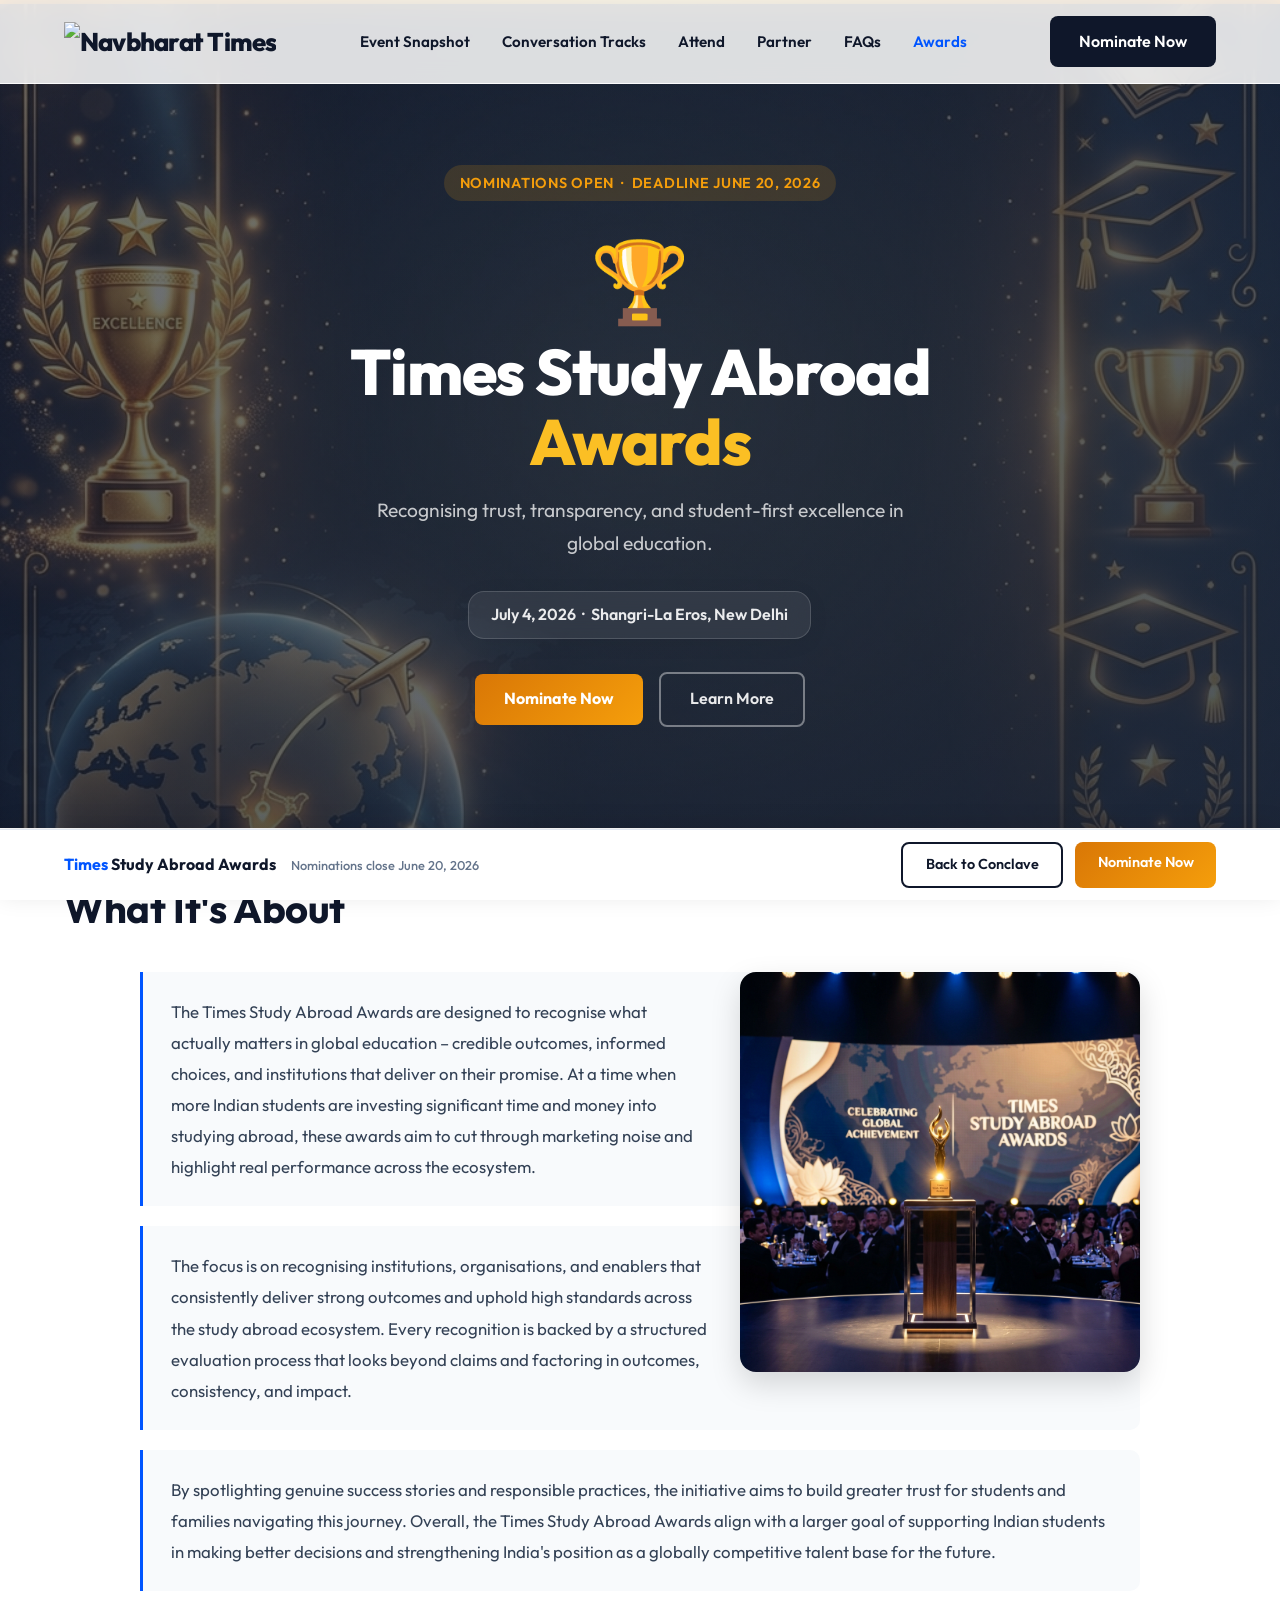
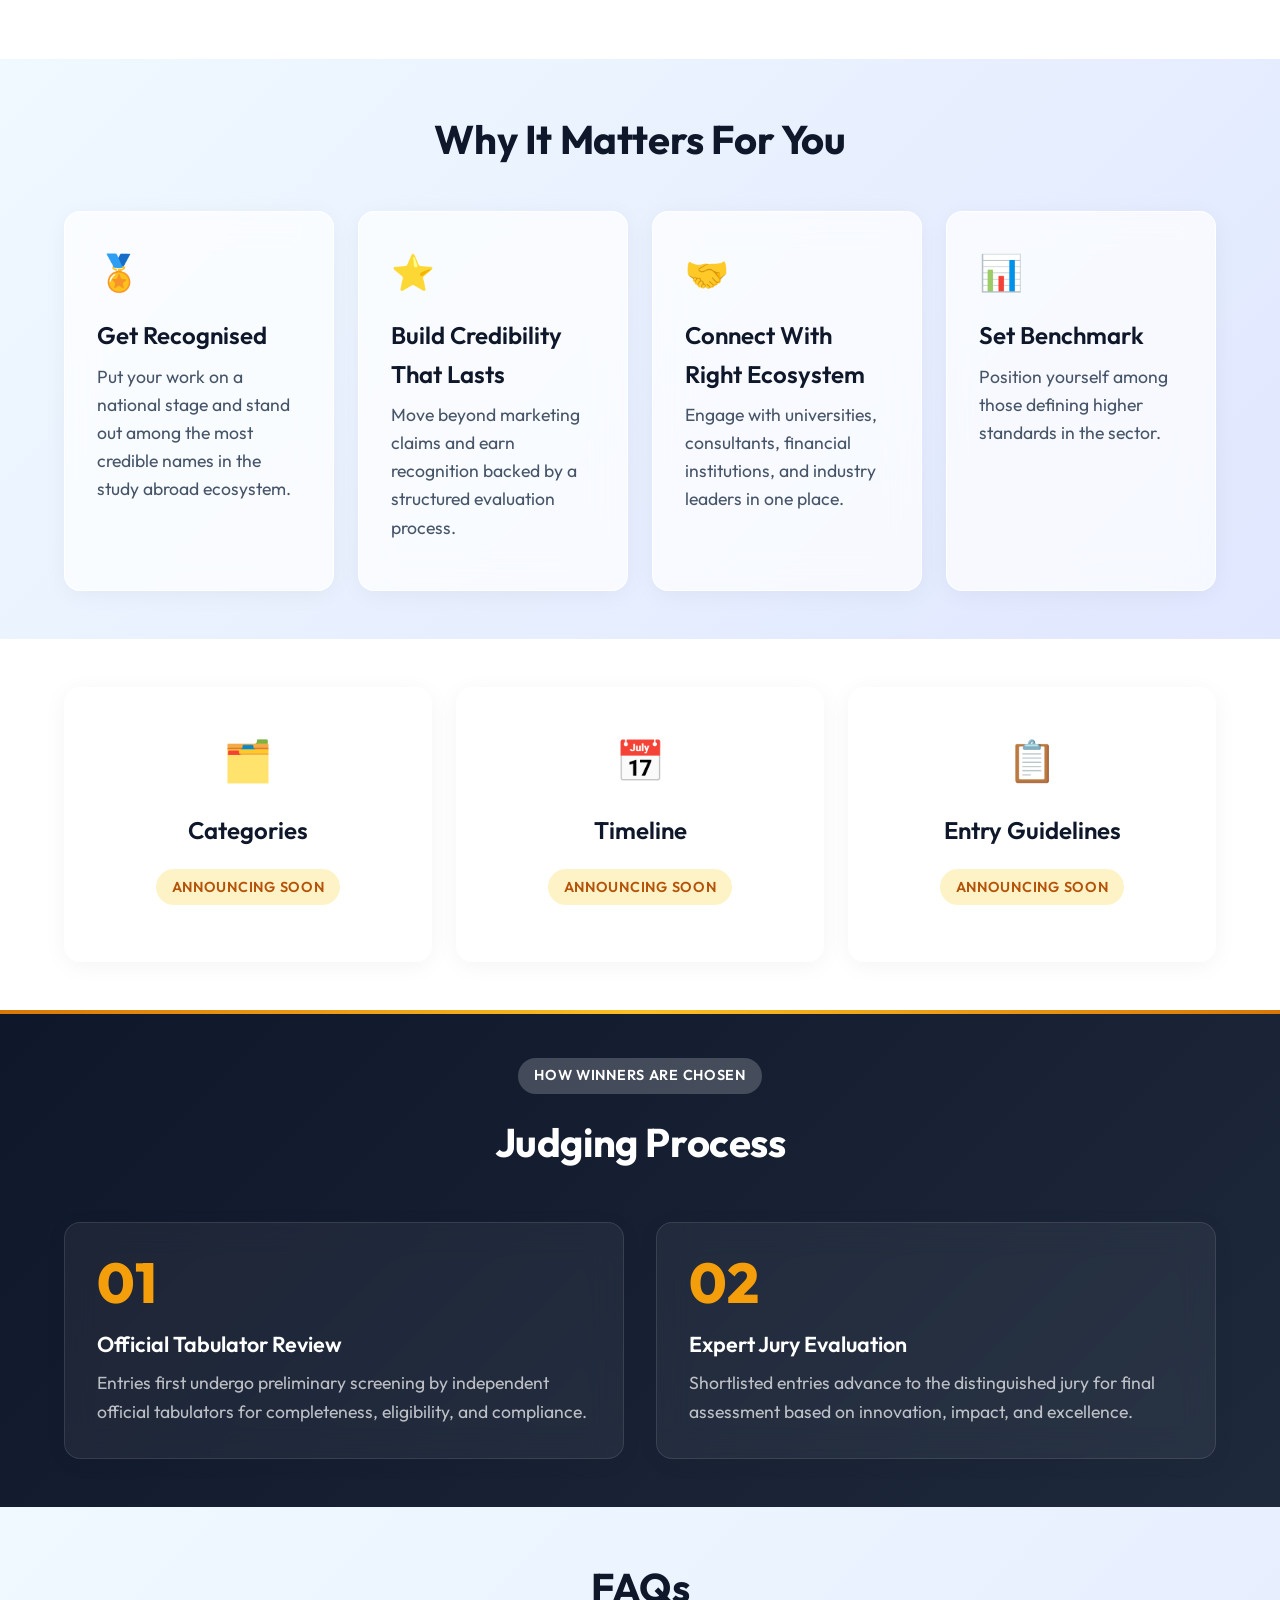
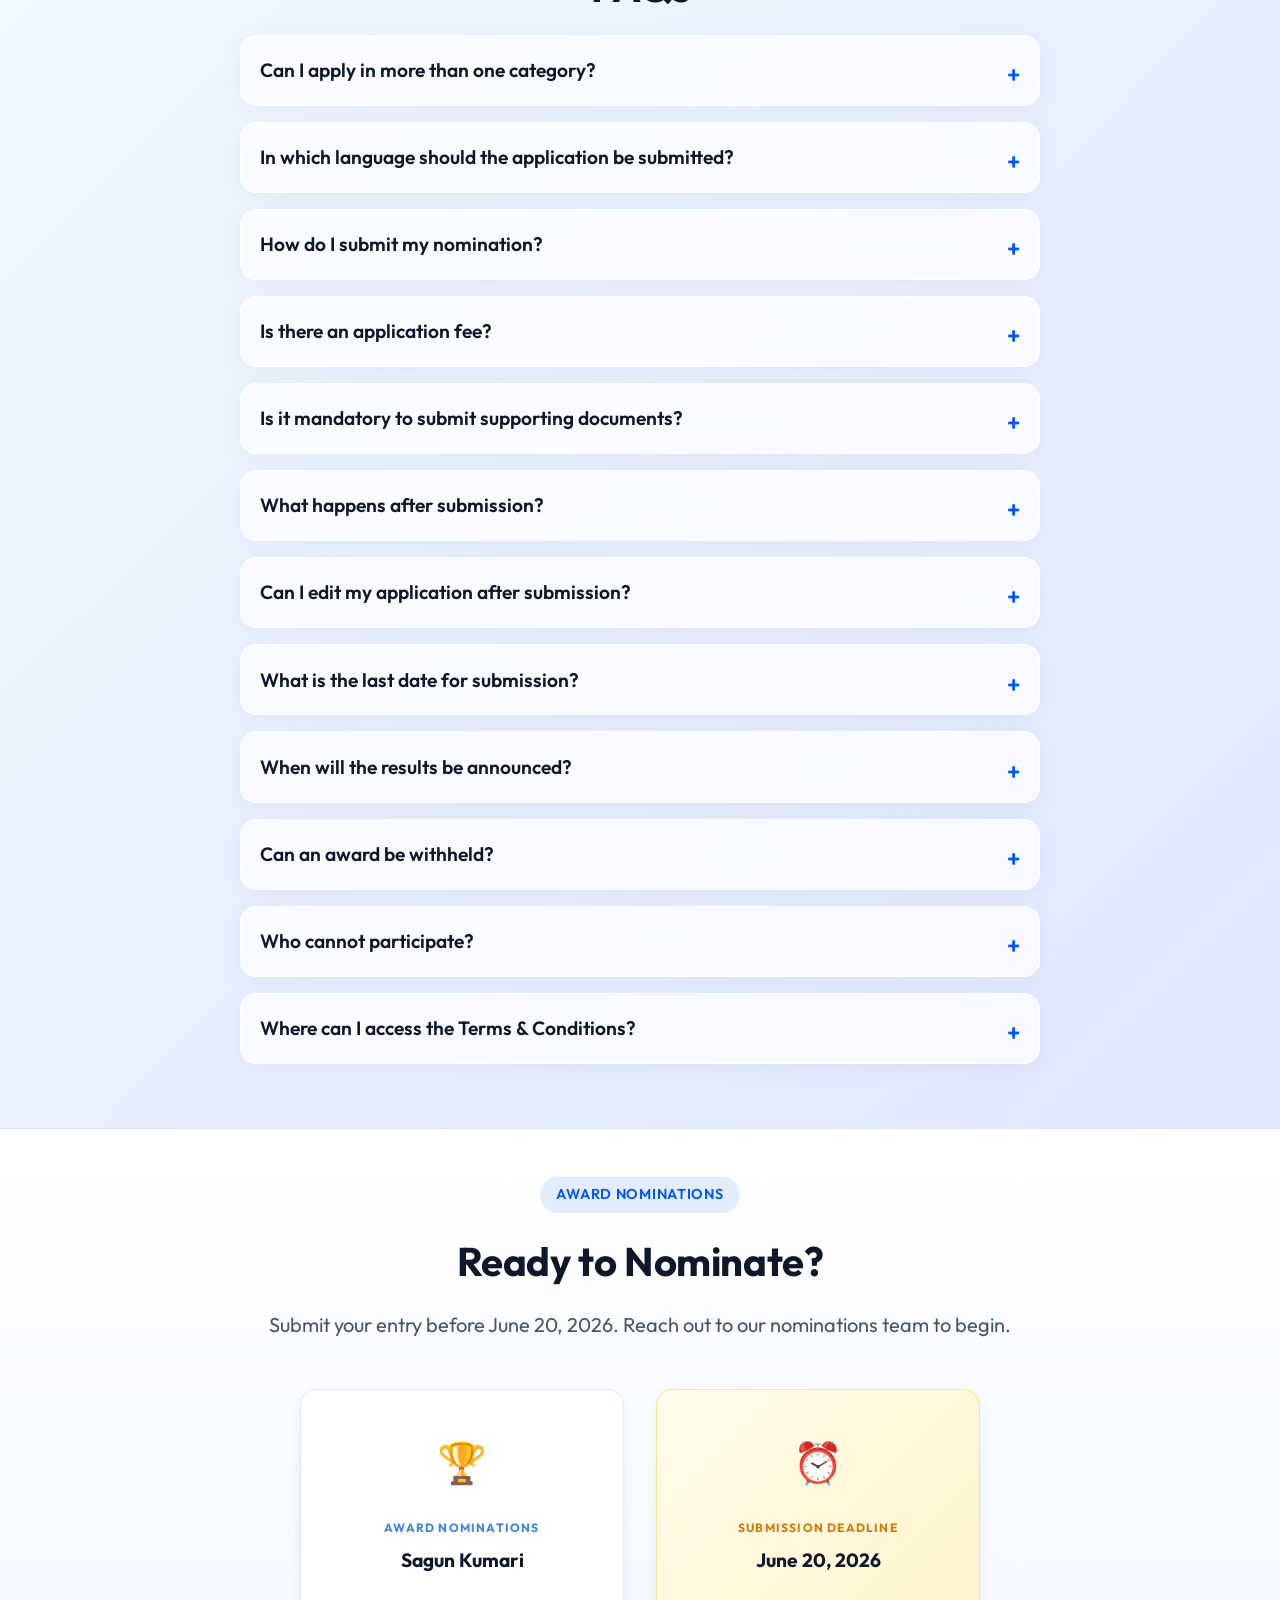
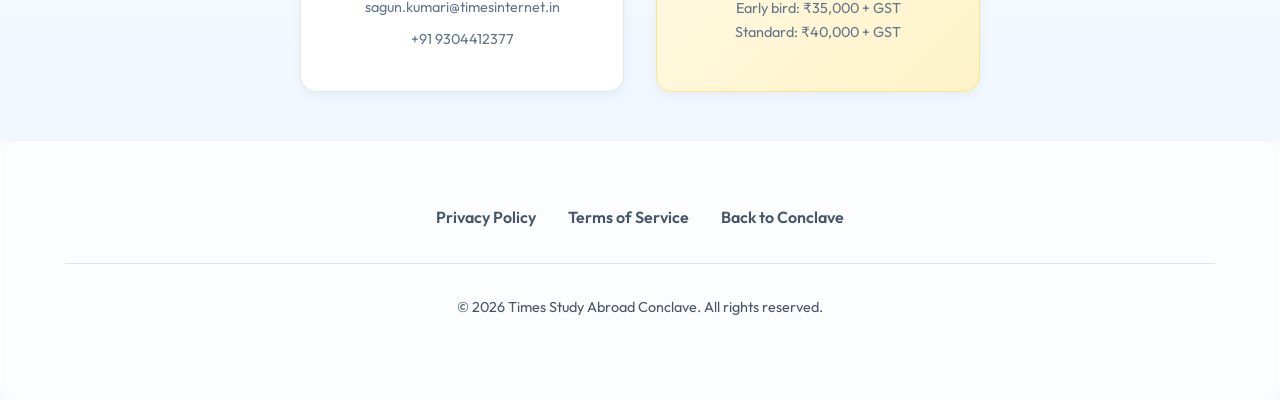
==== commit 07ab3069: "feat: update awards page hero section with new background image and adjusted gradient opacity" ====
--- a/awards.html
+++ b/awards.html
@@ -343,7 +343,7 @@
     <style>
         /* Hero */
         .awards-hero {
-            background: linear-gradient(135deg, rgba(15, 23, 42, 0.85) 0%, rgba(30, 41, 59, 0.95) 100%), url('assets/indian_hero_bg.png') center/cover no-repeat;
+            background: linear-gradient(135deg, rgba(15, 23, 42, 0.6) 0%, rgba(30, 41, 59, 0.8) 100%), url('assets/awards_hero_bg.png') center/cover no-repeat;
             min-height: 92vh;
             display: flex;
             align-items: center;
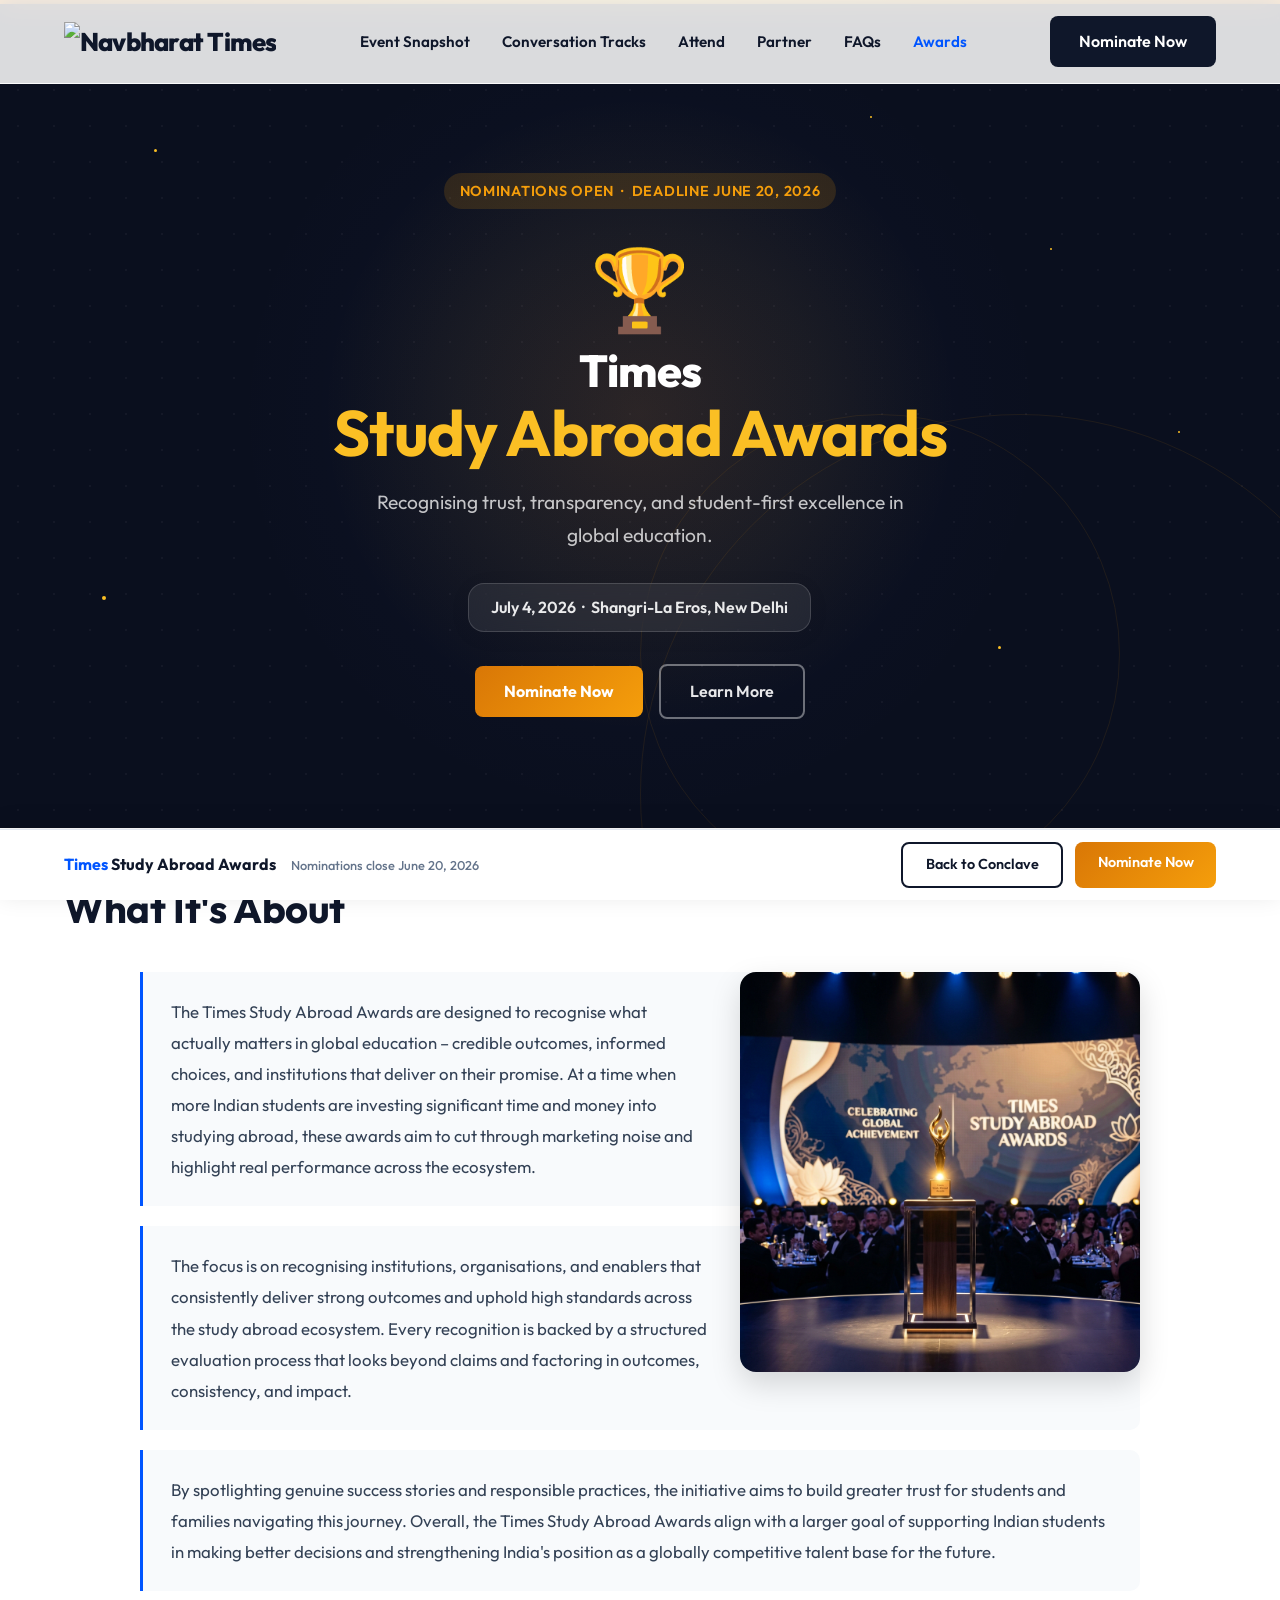
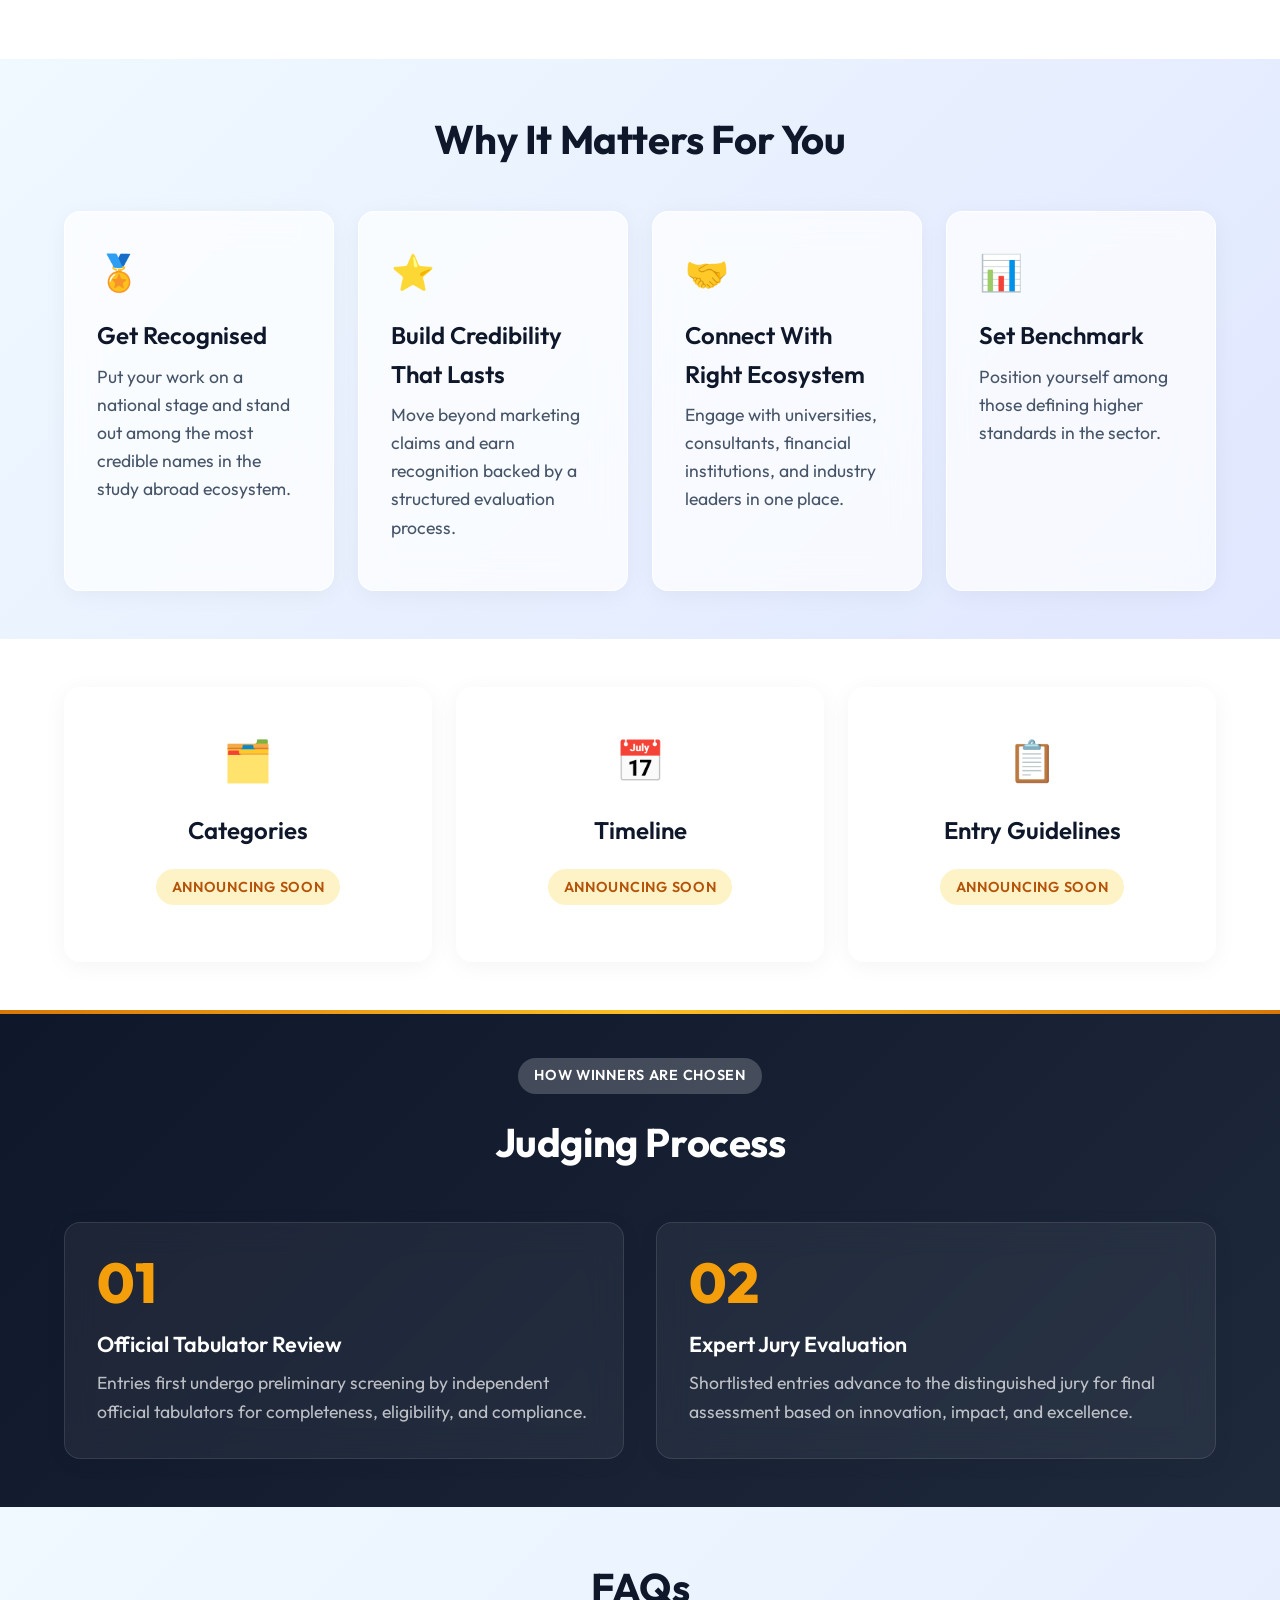
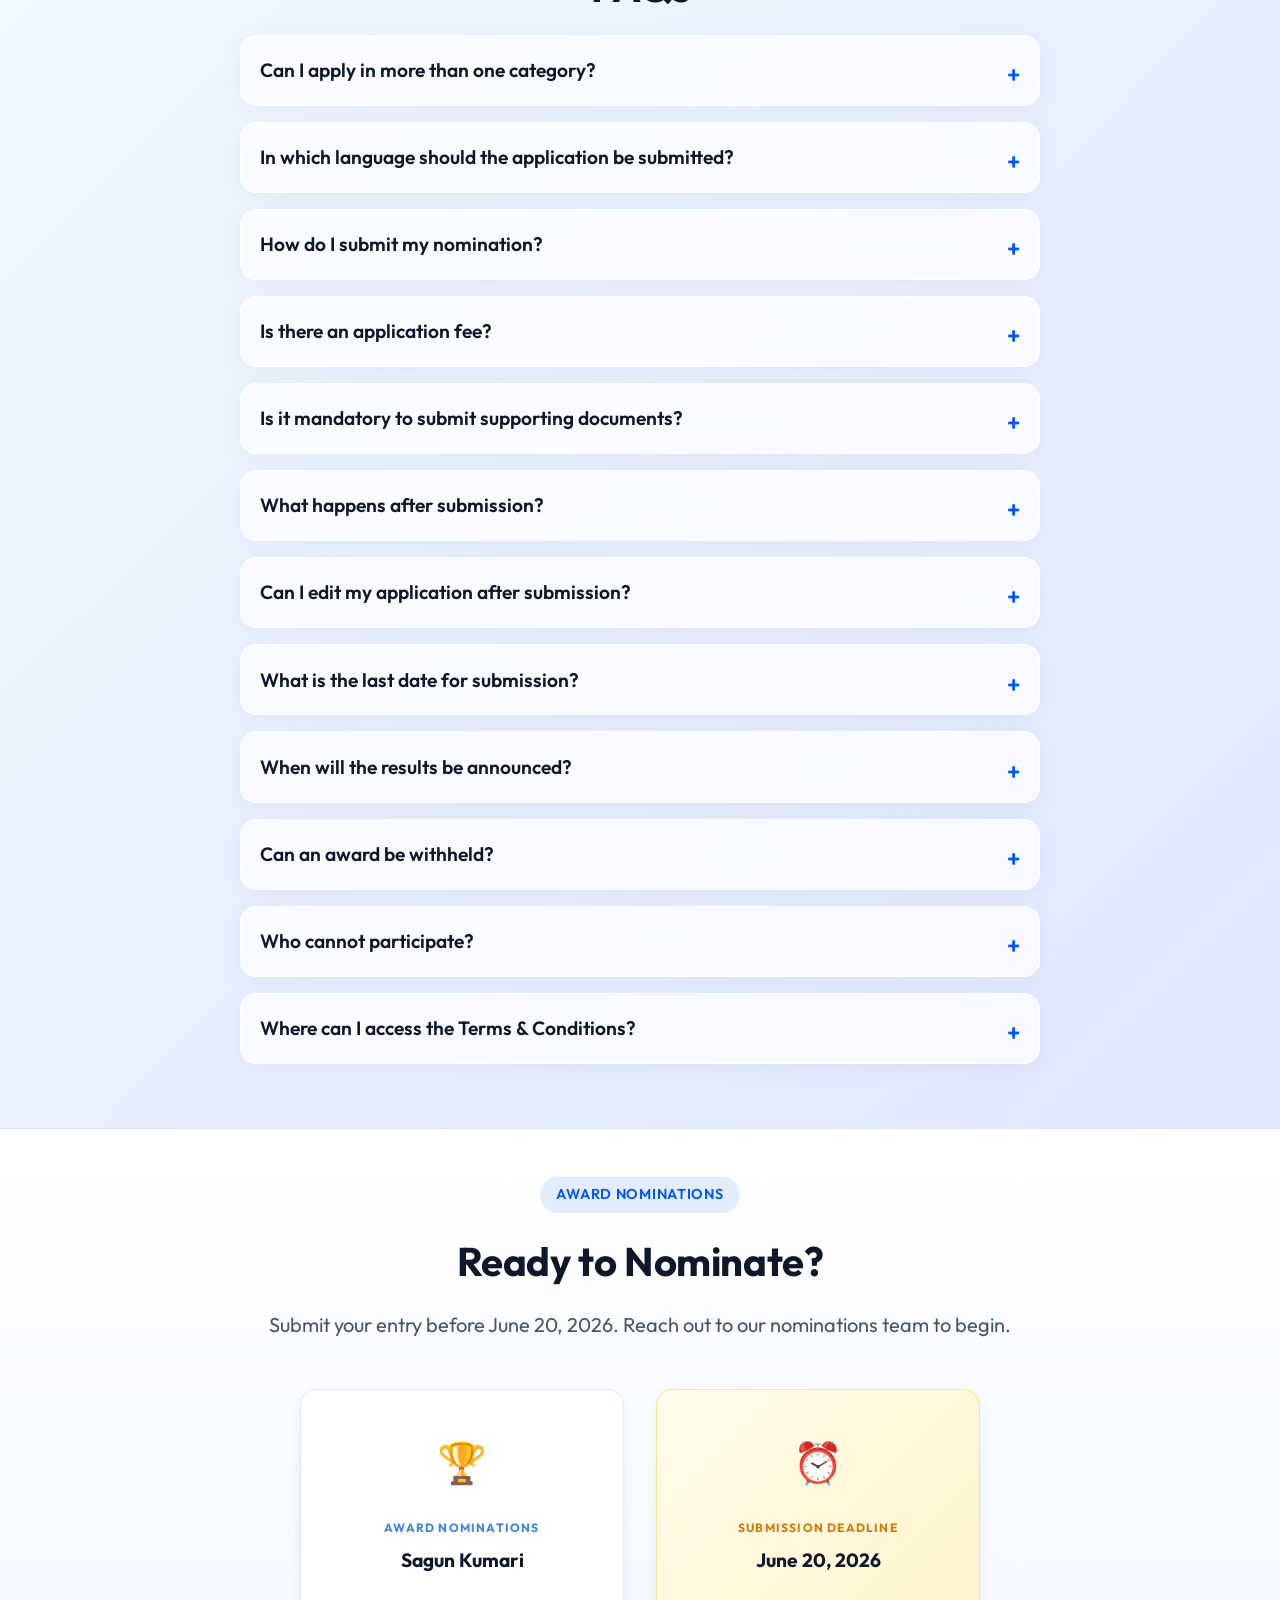
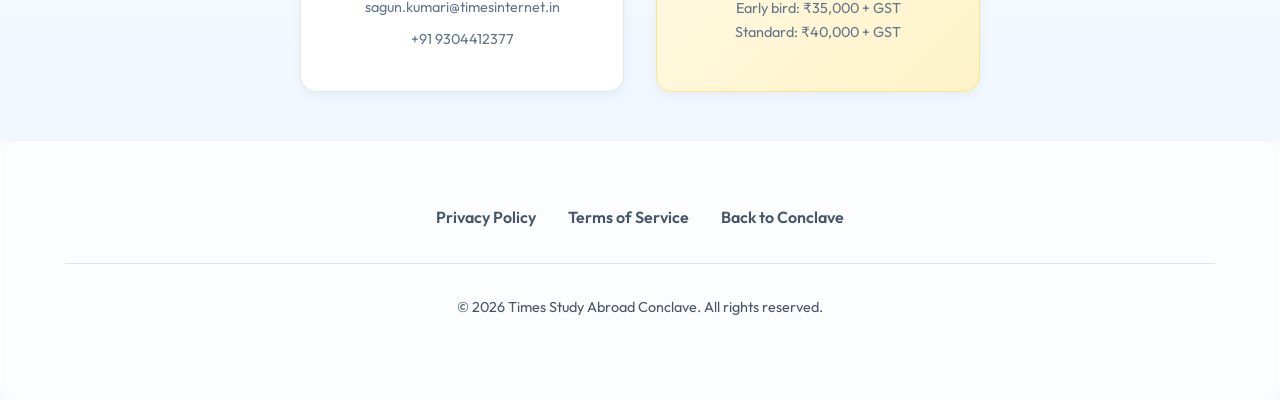
==== commit 5bf11b79: "feat: redesign awards hero section with animated ambient glows and decorative patterns" ====
--- a/awards.html
+++ b/awards.html
@@ -44,15 +44,26 @@
     <!-- Hero -->
     <section class="awards-hero fade-in-up">
         <div class="awards-hero-accent-bar"></div>
+        <!-- Ambient glow orbs -->
+        <div class="hero-glow-orb hero-glow-orb--1"></div>
+        <div class="hero-glow-orb hero-glow-orb--2"></div>
+        <!-- Decorative expanding rings -->
+        <div class="hero-deco-ring hero-deco-ring--1"></div>
+        <div class="hero-deco-ring hero-deco-ring--2"></div>
+        <!-- Twinkling gold sparkle dots -->
+        <div class="hero-sparkles">
+            <span></span><span></span><span></span>
+            <span></span><span></span><span></span>
+        </div>
         <div class="container" style="position: relative; z-index: 1;">
             <div style="text-align: center;">
                 <span class="badge"
                     style="background: rgba(245,158,11,0.15); color: #f59e0b;">Nominations Open &nbsp;·&nbsp; Deadline
                     June 20, 2026</span>
                 <div style="font-size: 5rem; margin: 1.5rem 0 1rem; line-height: 1;">🏆</div>
-                <h1
-                    style="color: white; font-size: clamp(2.4rem, 5vw, 4.2rem); line-height: 1.1; margin-bottom: 1rem;">
-                    Times Study Abroad<br><span style="color: #fbbf24;">Awards</span>
+                <h1 style="margin-bottom: 1rem; line-height: 1.15; text-align: center;">
+                    <span style="display: block; font-size: clamp(1.8rem, 3.5vw, 2.8rem); font-weight: 800; color: white; letter-spacing: -0.02em;">Times</span>
+                    <span style="display: block; font-size: clamp(2.2rem, 5vw, 4.2rem); font-weight: 700; color: #fbbf24; letter-spacing: -0.02em;">Study Abroad Awards</span>
                 </h1>
                 <p
                     style="color: rgba(255,255,255,0.75); font-size: 1.2rem; max-width: 580px; margin: 0 auto 2rem; line-height: 1.7;">
@@ -343,7 +354,7 @@
     <style>
         /* Hero */
         .awards-hero {
-            background: linear-gradient(135deg, rgba(15, 23, 42, 0.6) 0%, rgba(30, 41, 59, 0.8) 100%), url('assets/awards_hero_bg.png') center/cover no-repeat;
+            background: #0a0f1e;
             min-height: 92vh;
             display: flex;
             align-items: center;
@@ -354,15 +365,15 @@
             overflow: hidden;
         }
 
+        /* Dot-grid texture overlay */
         .awards-hero::before {
             content: '';
             position: absolute;
-            top: -50%;
-            left: -50%;
-            width: 200%;
-            height: 200%;
-            background: radial-gradient(ellipse at center, rgba(245, 158, 11, 0.07) 0%, transparent 60%);
+            inset: 0;
+            background-image: radial-gradient(circle, rgba(255, 255, 255, 0.04) 1px, transparent 1px);
+            background-size: 36px 36px;
             pointer-events: none;
+            z-index: 0;
         }
 
         .awards-hero-accent-bar {
@@ -372,6 +383,98 @@
             width: 100%;
             height: 4px;
             background: linear-gradient(90deg, #d97706, #fbbf24, #d97706);
+            z-index: 2;
+        }
+
+        /* Pulsing amber glow orbs */
+        .hero-glow-orb {
+            position: absolute;
+            border-radius: 50%;
+            pointer-events: none;
+            z-index: 0;
+        }
+
+        .hero-glow-orb--1 {
+            width: 640px;
+            height: 640px;
+            top: 50%;
+            left: 50%;
+            transform: translate(-50%, -50%);
+            background: radial-gradient(ellipse, rgba(245, 158, 11, 0.13) 0%, rgba(251, 191, 36, 0.06) 40%, transparent 70%);
+            animation: ambientPulse 5s ease-in-out infinite alternate;
+        }
+
+        .hero-glow-orb--2 {
+            width: 960px;
+            height: 960px;
+            top: 50%;
+            left: 50%;
+            transform: translate(-50%, -50%);
+            background: radial-gradient(ellipse, rgba(99, 102, 241, 0.05) 0%, transparent 60%);
+            animation: ambientPulse 8s ease-in-out infinite alternate-reverse;
+        }
+
+        @keyframes ambientPulse {
+            0%   { transform: translate(-50%, -50%) scale(0.88); opacity: 0.65; }
+            100% { transform: translate(-50%, -50%) scale(1.12); opacity: 1; }
+        }
+
+        /* Expanding decorative rings */
+        .hero-deco-ring {
+            position: absolute;
+            border-radius: 50%;
+            pointer-events: none;
+            z-index: 0;
+            border: 1px solid rgba(245, 158, 11, 0.09);
+        }
+
+        .hero-deco-ring--1 {
+            width: 480px;
+            height: 480px;
+            top: 50%;
+            left: 50%;
+            animation: ringPulse 6s ease-in-out infinite;
+        }
+
+        .hero-deco-ring--2 {
+            width: 760px;
+            height: 760px;
+            top: 50%;
+            left: 50%;
+            animation: ringPulse 6s ease-in-out infinite 2s;
+        }
+
+        @keyframes ringPulse {
+            0%, 100% { transform: translate(-50%, -50%) scale(1);    opacity: 0.5; }
+            50%       { transform: translate(-50%, -50%) scale(1.06); opacity: 0.1; }
+        }
+
+        /* Twinkling gold sparkle dots */
+        .hero-sparkles {
+            position: absolute;
+            inset: 0;
+            pointer-events: none;
+            z-index: 0;
+        }
+
+        .hero-sparkles span {
+            position: absolute;
+            display: block;
+            background: #fbbf24;
+            border-radius: 50%;
+            animation: twinkle 3s ease-in-out infinite;
+        }
+
+        .hero-sparkles span:nth-child(1) { width: 3px; height: 3px; top: 18%; left: 12%; animation-delay: 0s; }
+        .hero-sparkles span:nth-child(2) { width: 2px; height: 2px; top: 30%; left: 82%; animation-delay: 0.8s; }
+        .hero-sparkles span:nth-child(3) { width: 4px; height: 4px; top: 72%; left: 8%;  animation-delay: 1.4s; }
+        .hero-sparkles span:nth-child(4) { width: 2px; height: 2px; top: 14%; left: 68%; animation-delay: 0.4s; }
+        .hero-sparkles span:nth-child(5) { width: 3px; height: 3px; top: 78%; left: 78%; animation-delay: 2.1s; }
+        .hero-sparkles span:nth-child(6) { width: 2px; height: 2px; top: 52%; left: 92%; animation-delay: 1.0s; }
+
+        @keyframes twinkle {
+            0%, 100% { opacity: 0;   transform: scale(0.4); }
+            50%       { opacity: 1;   transform: scale(1); }
         }
 
         /* What It's About */
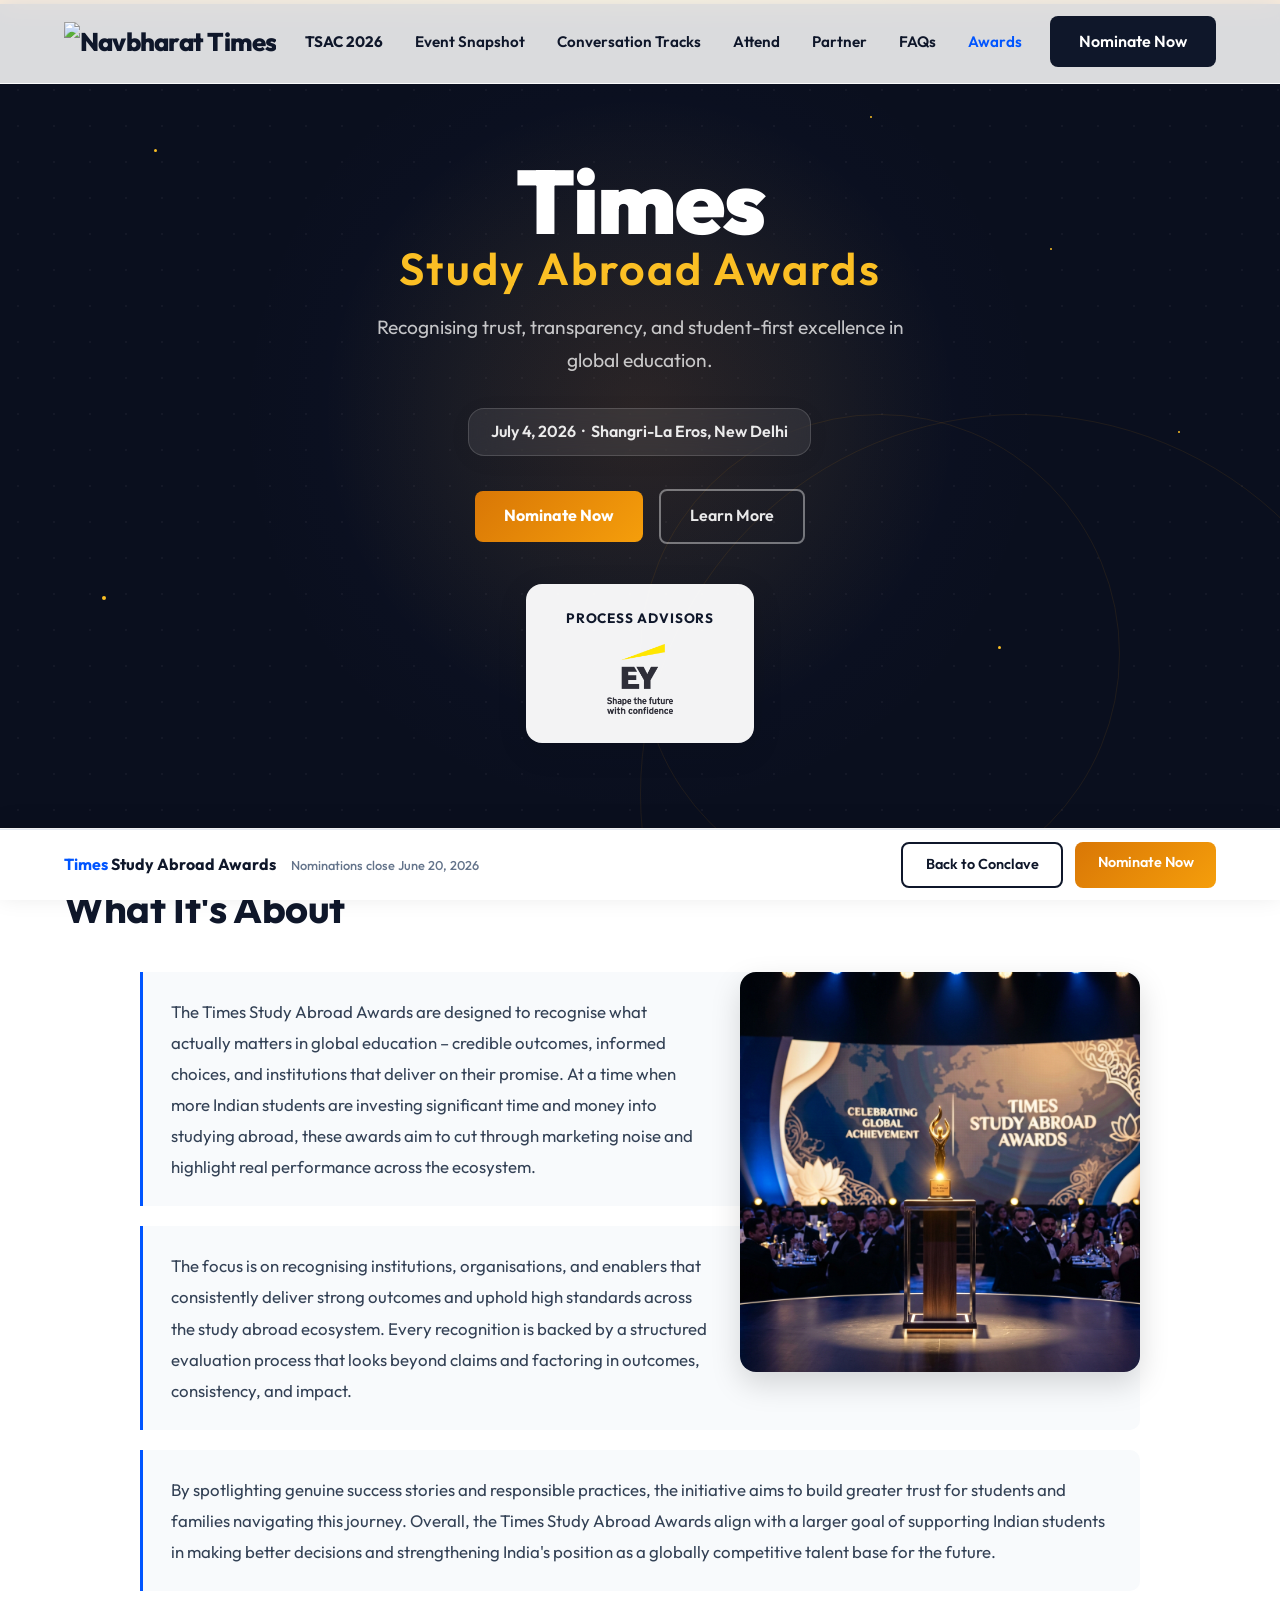
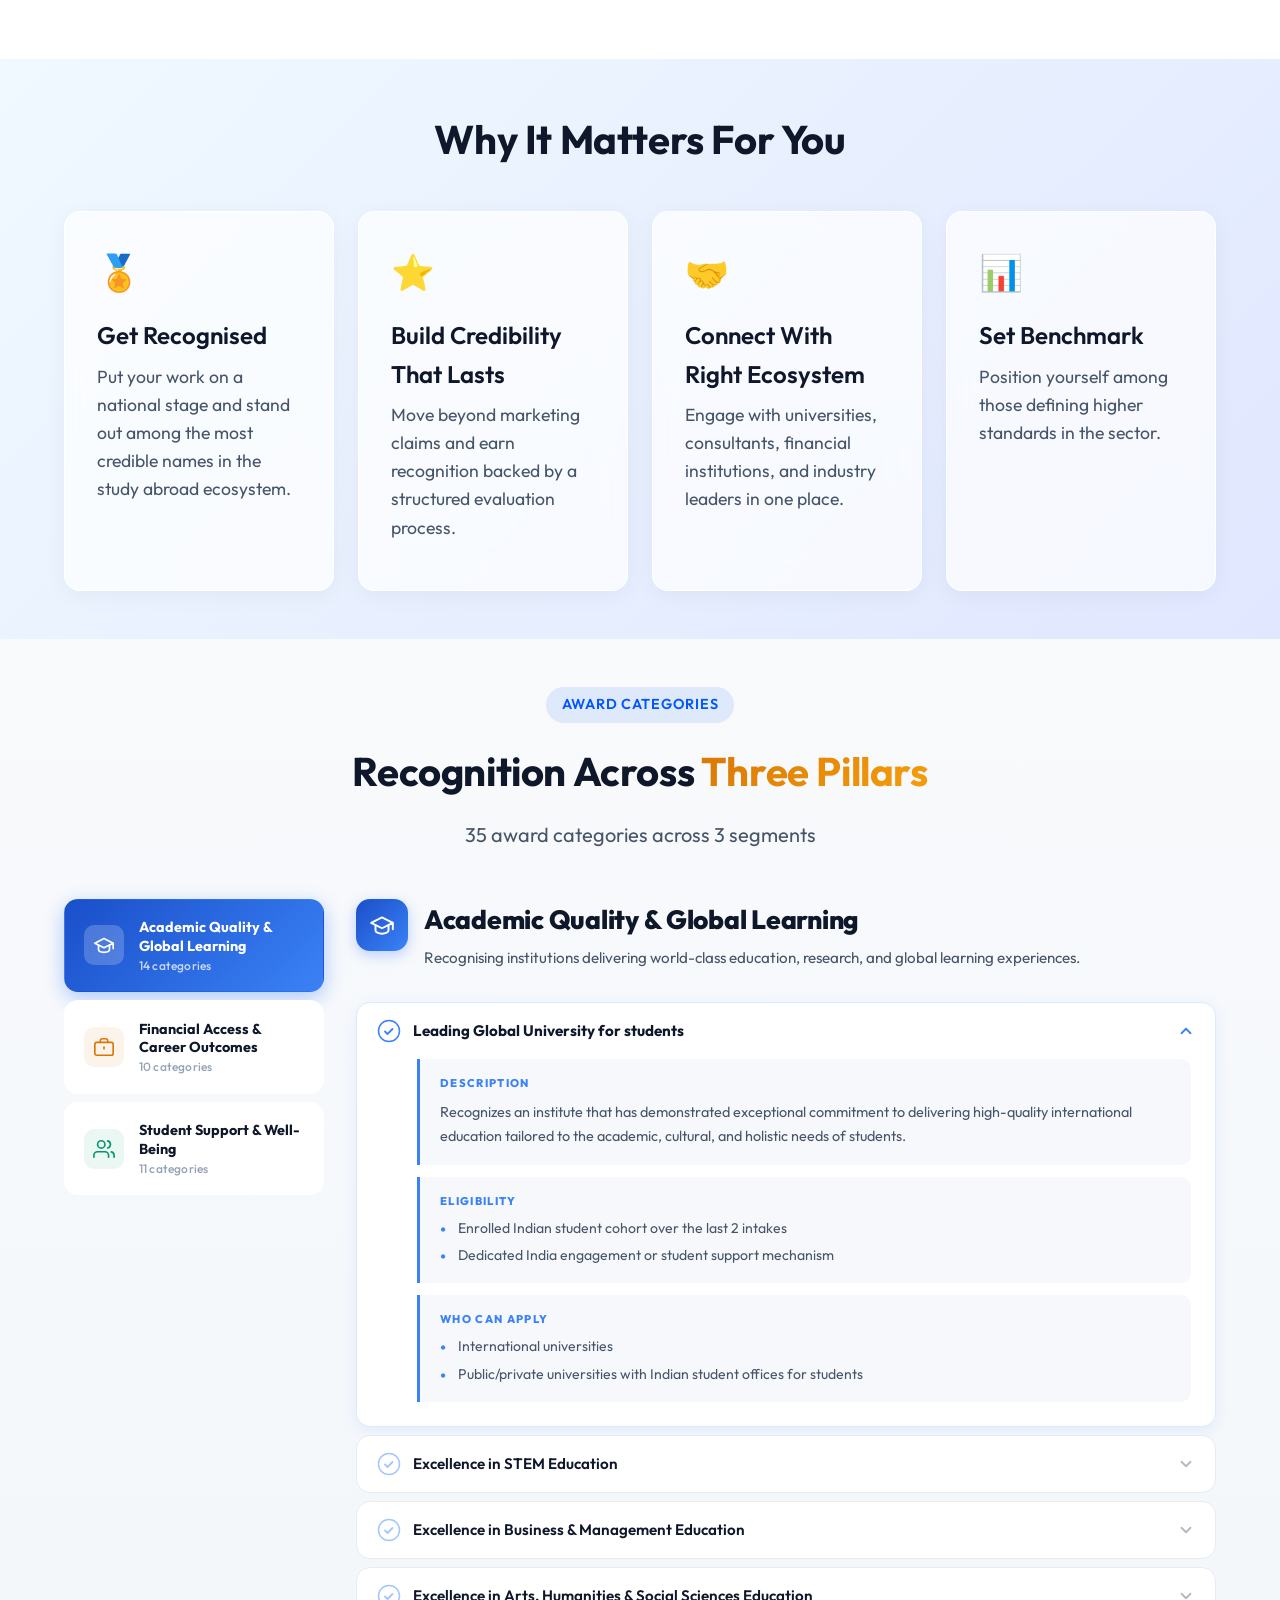
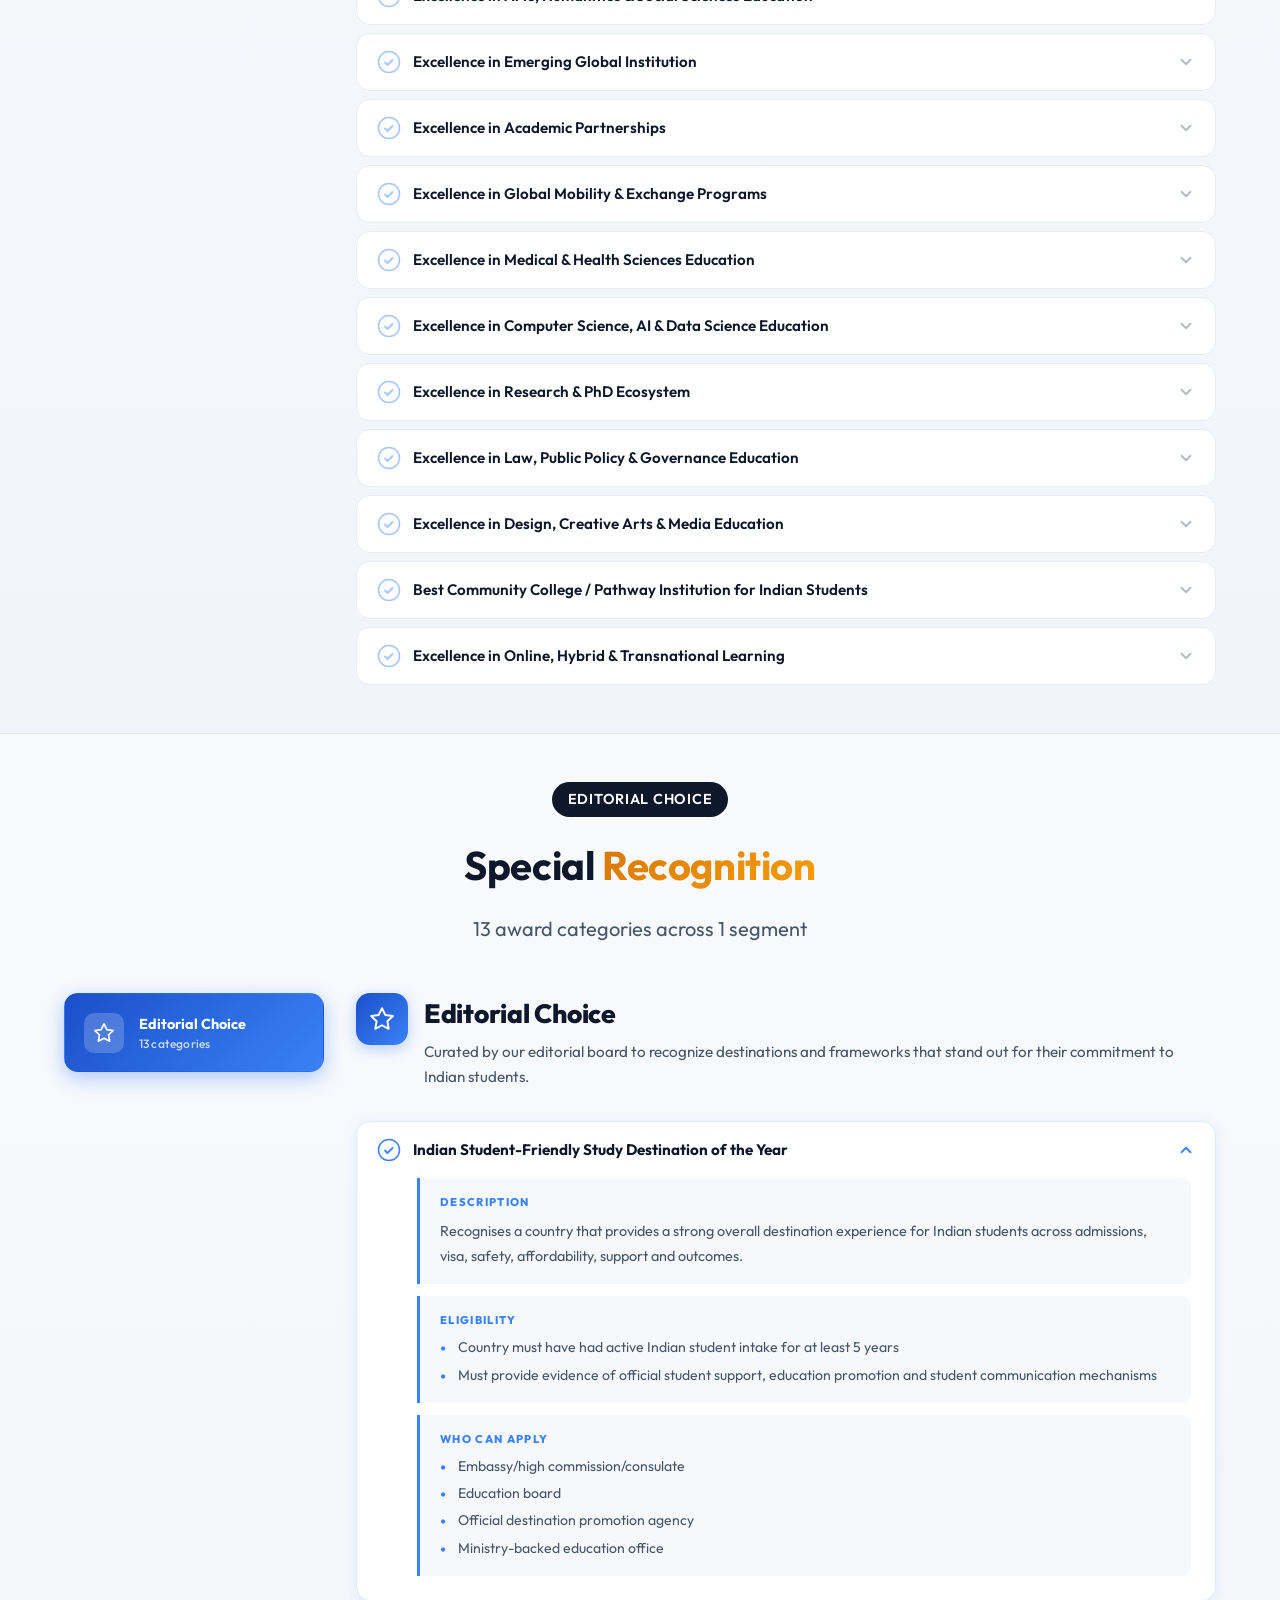
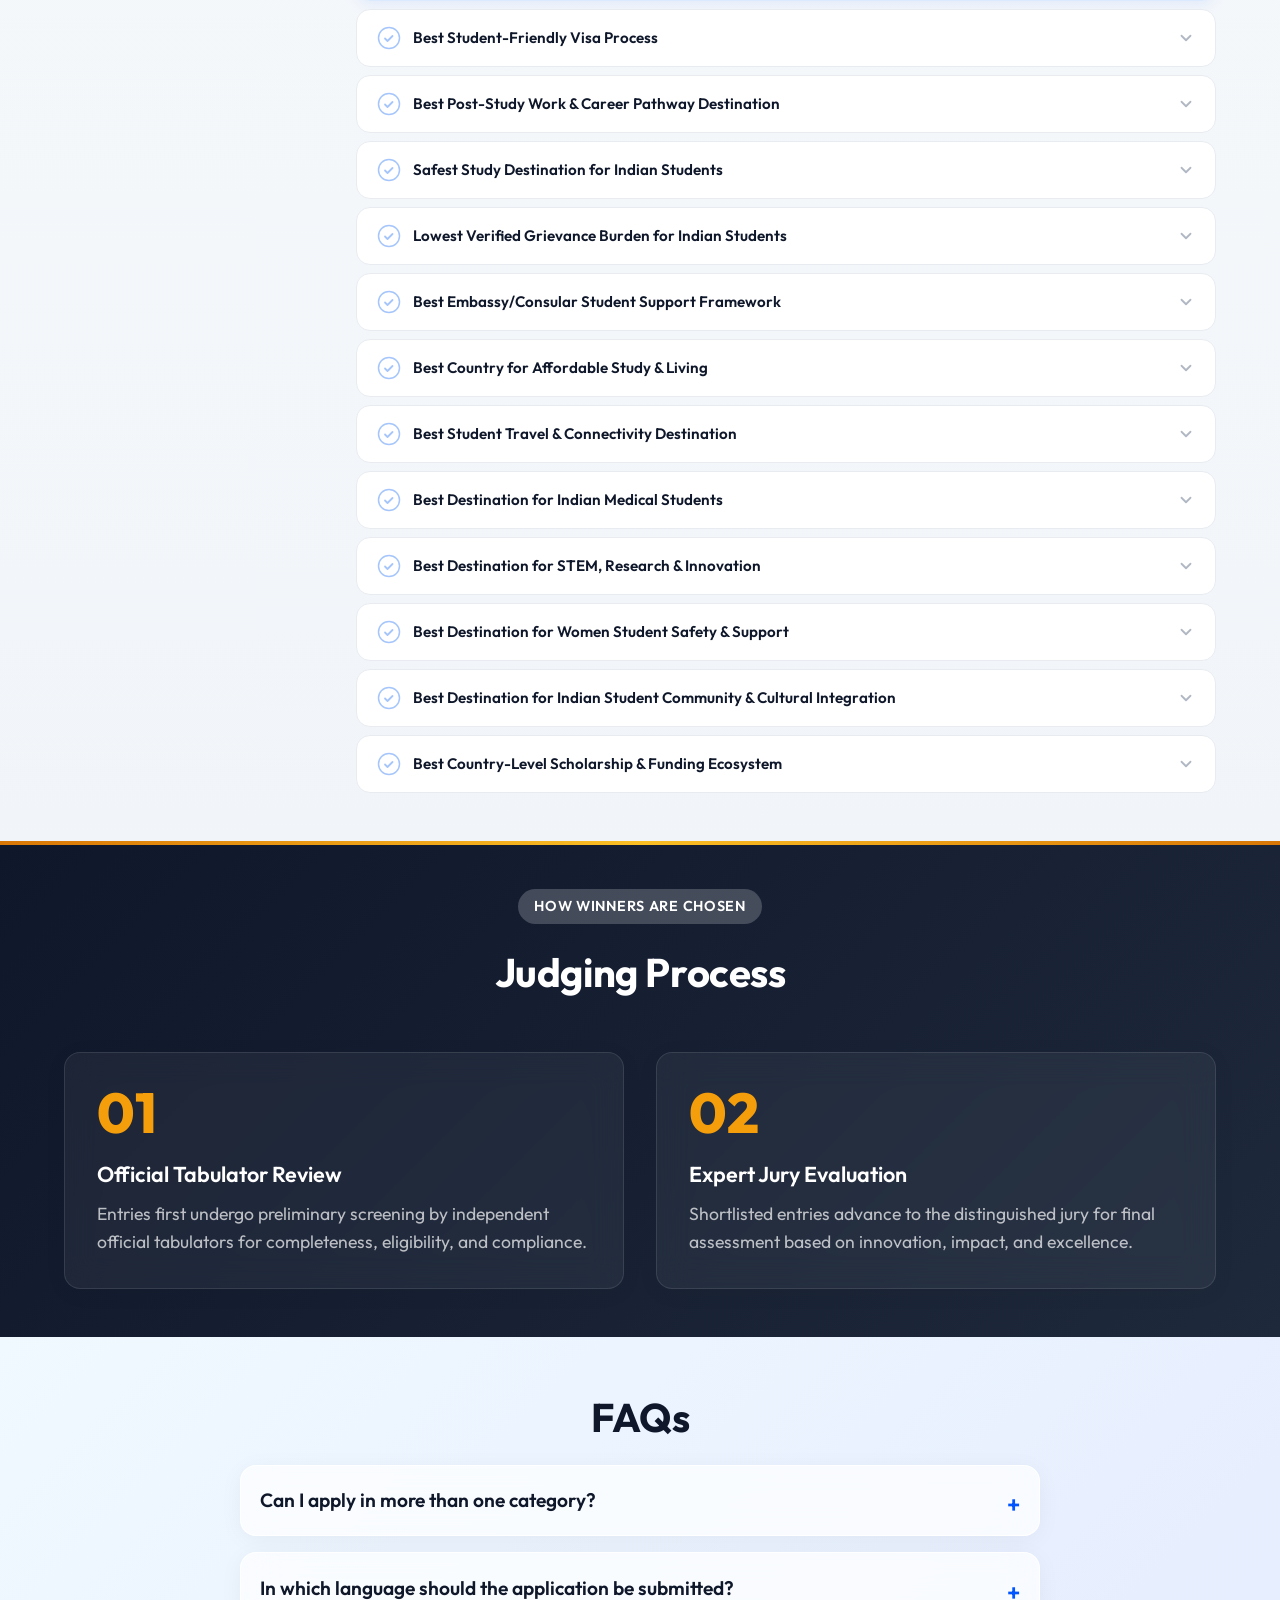
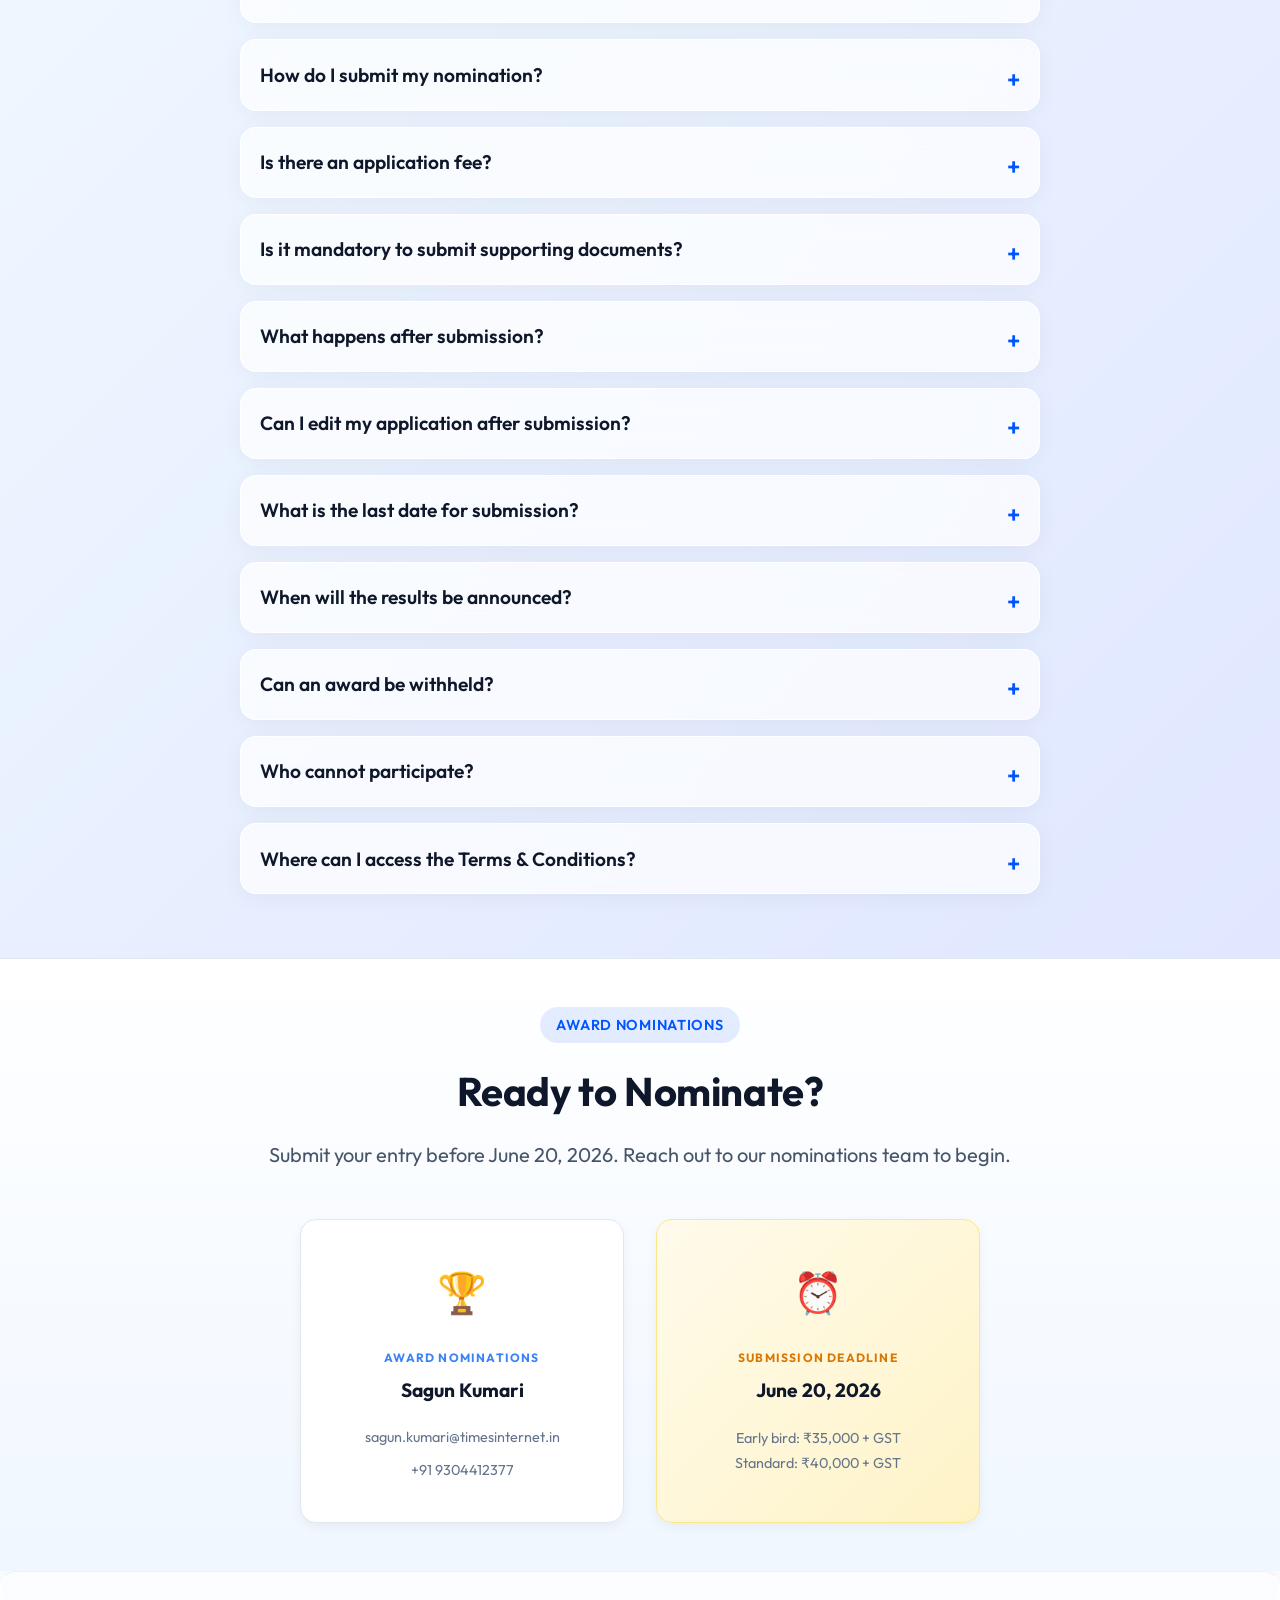
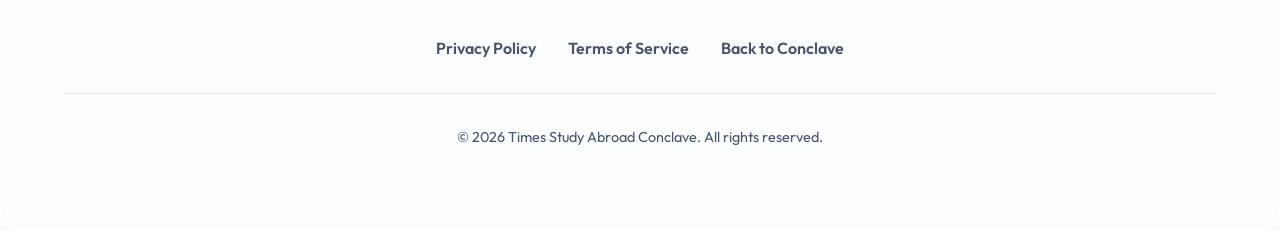
==== commit 3ed79c3f: "feat: add editorial choice awards, extract awards.css, fix mobile nav JS bug, add TSAC 2026 nav item" ====
--- a/awards.html
+++ b/awards.html
@@ -8,6 +8,7 @@
     <meta name="description"
         content="The Times Study Abroad Awards recognise credible outcomes, informed choices, and institutions that deliver on their promise in global education.">
     <link rel="stylesheet" href="styles.css">
+    <link rel="stylesheet" href="awards.css">
     <link href="https://fonts.googleapis.com/css2?family=Outfit:wght@300;400;500;600;700;800&display=swap"
         rel="stylesheet">
 </head>
@@ -20,6 +21,7 @@
                 src="https://static.langimg.com/thumb/119164302/navbharat-times.jpg?width=366&resizemode=4"
                 alt="Navbharat Times" style="max-height: 45px; vertical-align: middle;"></div>
         <ul class="nav-links">
+            <li><a href="index.html" style="font-weight: 700;">TSAC 2026</a></li>
             <li><a href="index.html#event-snapshot">Event Snapshot</a></li>
             <li><a href="index.html#tracks">Conversation Tracks</a></li>
             <li><a href="index.html#attendees">Attend</a></li>
@@ -27,8 +29,25 @@
             <li><a href="#awards-faq">FAQs</a></li>
             <li><a href="awards.html" style="color: var(--primary-color);">Awards</a></li>
         </ul>
-        <a href="mailto:sagun.kumari@timesinternet.in" class="btn btn-primary nav-cta">Nominate Now</a>
+        <div class="nav-cta-group">
+            <a href="mailto:sagun.kumari@timesinternet.in" class="btn btn-primary nav-cta">Nominate Now</a>
+        </div>
+        <!-- Hamburger (mobile only) -->
+        <button class="hamburger" id="hamburger-btn" aria-label="Open menu" aria-expanded="false">
+            <span></span><span></span><span></span>
+        </button>
     </nav>
+    <!-- Mobile nav drawer -->
+    <div class="mobile-nav-drawer" id="mobile-nav-drawer">
+        <a href="index.html" style="font-weight: 700;">TSAC 2026</a>
+        <a href="#awards-faq">FAQs</a>
+        <a href="index.html#event-snapshot">Event Snapshot</a>
+        <a href="index.html#tracks">Conversation Tracks</a>
+        <a href="index.html#attendees">Attend</a>
+        <a href="index.html#partners">Partner</a>
+        <a href="mailto:sagun.kumari@timesinternet.in" class="btn btn-primary"
+            style="margin-top: 0.5rem; text-align: center;">Nominate Now</a>
+    </div>
 
     <!-- Exit Intent Popup -->
     <div id="exit-popup" class="popup-overlay">
@@ -57,13 +76,12 @@
         </div>
         <div class="container" style="position: relative; z-index: 1;">
             <div style="text-align: center;">
-                <span class="badge"
-                    style="background: rgba(245,158,11,0.15); color: #f59e0b;">Nominations Open &nbsp;·&nbsp; Deadline
-                    June 20, 2026</span>
-                <div style="font-size: 5rem; margin: 1.5rem 0 1rem; line-height: 1;">🏆</div>
                 <h1 style="margin-bottom: 1rem; line-height: 1.15; text-align: center;">
-                    <span style="display: block; font-size: clamp(1.8rem, 3.5vw, 2.8rem); font-weight: 800; color: white; letter-spacing: -0.02em;">Times</span>
-                    <span style="display: block; font-size: clamp(2.2rem, 5vw, 4.2rem); font-weight: 700; color: #fbbf24; letter-spacing: -0.02em;">Study Abroad Awards</span>
+                    <span
+                        style="display: block; font-size: clamp(3rem, 7vw, 6rem); font-weight: 900; color: white; letter-spacing: -0.02em; ">Times</span>
+                    <span
+                        style="display: block; font-size: clamp(1.5rem, 3.5vw, 2.8rem); font-weight: 600; color: #fbbf24; letter-spacing: 0.05em; margin-top: -0.2em;">Study
+                        Abroad Awards</span>
                 </h1>
                 <p
                     style="color: rgba(255,255,255,0.75); font-size: 1.2rem; max-width: 580px; margin: 0 auto 2rem; line-height: 1.7;">
@@ -82,6 +100,12 @@
                     <a href="#about-awards" class="btn btn-outline"
                         style="border-color: rgba(255,255,255,0.4); color: rgba(255,255,255,0.9);">Learn More</a>
                 </div>
+                <!-- Process Advisors -->
+                <div class="process-advisors-card">
+                    <span class="process-advisors-label">Process Advisors</span>
+                    <img src="assets/eylogo.png" alt="EY – Shape the future with confidence"
+                        class="process-advisors-logo">
+                </div>
             </div>
         </div>
     </section>
@@ -93,7 +117,8 @@
                 <h2>What It's About</h2>
             </div>
             <div class="awards-about-body">
-                <img src="assets/awards_show_event.png" alt="Times Study Abroad Awards Ceremony" class="awards-about-img">
+                <img src="assets/awards_show_event.png" alt="Times Study Abroad Awards Ceremony"
+                    class="awards-about-img">
                 <div class="awards-para-card">
                     <p>The Times Study Abroad Awards are designed to recognise what actually matters in global education
                         – credible outcomes, informed choices, and institutions that deliver on their promise. At a time
@@ -103,7 +128,8 @@
                 </div>
                 <div class="awards-para-card">
                     <p>The focus is on recognising institutions, organisations, and enablers that consistently deliver
-                        strong outcomes and uphold high standards across the study abroad ecosystem. Every recognition is
+                        strong outcomes and uphold high standards across the study abroad ecosystem. Every recognition
+                        is
                         backed by a structured evaluation process that looks beyond claims and factoring in outcomes,
                         consistency, and impact.</p>
                 </div>
@@ -150,27 +176,41 @@
         </div>
     </section>
 
-    <!-- Categories / Timeline / Entry Guidelines -->
-    <section class="section-padding fade-in-up" style="background: #ffffff;">
-        <div class="container">
-            <div class="awards-details-grid">
-                <div class="glass-card" style="padding: 2.5rem; text-align: center;">
-                    <div style="font-size: 2.5rem; margin-bottom: 1.2rem;">🗂️</div>
-                    <h3>Categories</h3>
-                    <span class="badge"
-                        style="background: #fef3c7; color: #b45309; margin-top: 0.75rem;">Announcing Soon</span>
-                </div>
-                <div class="glass-card" style="padding: 2.5rem; text-align: center;">
-                    <div style="font-size: 2.5rem; margin-bottom: 1.2rem;">📅</div>
-                    <h3>Timeline</h3>
-                    <span class="badge"
-                        style="background: #fef3c7; color: #b45309; margin-top: 0.75rem;">Announcing Soon</span>
-                </div>
-                <div class="glass-card" style="padding: 2.5rem; text-align: center;">
-                    <div style="font-size: 2.5rem; margin-bottom: 1.2rem;">📋</div>
-                    <h3>Entry Guidelines</h3>
-                    <span class="badge"
-                        style="background: #fef3c7; color: #b45309; margin-top: 0.75rem;">Announcing Soon</span>
+    <!-- Award Categories -->
+    <section id="award-categories" class="award-categories-section section-padding fade-in-up"
+        style="background: #ffffff;">
+        <div class="container">
+            <div class="section-header center-text">
+                <span class="badge">Award Categories</span>
+                <h2>Recognition Across <span class="accent-highlight">Three Pillars</span></h2>
+                <p class="lead-text" id="award-categories-subtitle">35 award categories across 3 segments</p>
+            </div>
+
+            <div class="award-categories-grid" id="award-categories-grid">
+                <!-- Loading state -->
+                <div class="award-categories-loading" id="award-categories-loading">
+                    <div class="loading-spinner"></div>
+                    <p>Loading award categories…</p>
+                </div>
+            </div>
+        </div>
+    </section>
+
+    <!-- Editorial Choice Categories -->
+    <section id="editorial-choice" class="award-categories-section section-padding fade-in-up"
+        style="background: #f8fafc; border-top: 1px solid #e2e8f0;">
+        <div class="container">
+            <div class="section-header center-text">
+                <span class="badge" style="background: #0f172a; color: white;">Editorial Choice</span>
+                <h2>Special <span class="accent-highlight">Recognition</span></h2>
+                <p class="lead-text" id="editorial-choice-subtitle">13 award categories curated by our editorial team</p>
+            </div>
+
+            <div class="award-categories-grid" id="editorial-choice-grid">
+                <!-- Loading state -->
+                <div class="award-categories-loading">
+                    <div class="loading-spinner"></div>
+                    <p>Loading Editorial Choice awards…</p>
                 </div>
             </div>
         </div>
@@ -240,7 +280,8 @@
                 <details class="glass-card mb-1">
                     <summary>What happens after submission?</summary>
                     <div class="faq-content">
-                        <ul style="padding-left: 1.2rem; margin: 0; display: flex; flex-direction: column; gap: 0.35rem;">
+                        <ul
+                            style="padding-left: 1.2rem; margin: 0; display: flex; flex-direction: column; gap: 0.35rem;">
                             <li>Applications will first be reviewed for eligibility and completeness.</li>
                             <li>Eligible entries will proceed to jury evaluation.</li>
                             <li>Shortlisted nominees may be contacted for clarification, if required.</li>
@@ -304,7 +345,8 @@
                         </div>
                     </div>
                 </div>
-                <div class="contact-card" style="background: linear-gradient(135deg, #fffbeb, #fef3c7); border-color: #fde68a;">
+                <div class="contact-card"
+                    style="background: linear-gradient(135deg, #fffbeb, #fef3c7); border-color: #fde68a;">
                     <div class="contact-icon">⏰</div>
                     <div class="contact-info">
                         <span class="contact-role" style="color: #d97706;">Submission Deadline</span>
@@ -341,422 +383,21 @@
                 20, 2026</span>
         </div>
         <div style="display:flex; gap:0.75rem; flex-shrink:0;">
-            <a href="index.html" class="btn btn-outline"
-                style="padding:0.6rem 1.4rem; font-size:0.9rem;">Back to Conclave</a>
+            <a href="index.html" class="btn btn-outline" style="padding:0.6rem 1.4rem; font-size:0.9rem;">Back to
+                Conclave</a>
             <a href="mailto:sagun.kumari@timesinternet.in" class="btn btn-gradient"
                 style="padding:0.6rem 1.4rem; font-size:0.9rem; background: linear-gradient(135deg, #d97706, #f59e0b); color: white;">Nominate
                 Now</a>
         </div>
     </div>
 
+    <script src="categories-data.js"></script>
     <script src="script.js"></script>
 
-    <style>
-        /* Hero */
-        .awards-hero {
-            background: #0a0f1e;
-            min-height: 92vh;
-            display: flex;
-            align-items: center;
-            justify-content: center;
-            text-align: center;
-            padding: 9rem 5% 5rem;
-            position: relative;
-            overflow: hidden;
-        }
-
-        /* Dot-grid texture overlay */
-        .awards-hero::before {
-            content: '';
-            position: absolute;
-            inset: 0;
-            background-image: radial-gradient(circle, rgba(255, 255, 255, 0.04) 1px, transparent 1px);
-            background-size: 36px 36px;
-            pointer-events: none;
-            z-index: 0;
-        }
-
-        .awards-hero-accent-bar {
-            position: absolute;
-            top: 0;
-            left: 0;
-            width: 100%;
-            height: 4px;
-            background: linear-gradient(90deg, #d97706, #fbbf24, #d97706);
-            z-index: 2;
-        }
-
-        /* Pulsing amber glow orbs */
-        .hero-glow-orb {
-            position: absolute;
-            border-radius: 50%;
-            pointer-events: none;
-            z-index: 0;
-        }
-
-        .hero-glow-orb--1 {
-            width: 640px;
-            height: 640px;
-            top: 50%;
-            left: 50%;
-            transform: translate(-50%, -50%);
-            background: radial-gradient(ellipse, rgba(245, 158, 11, 0.13) 0%, rgba(251, 191, 36, 0.06) 40%, transparent 70%);
-            animation: ambientPulse 5s ease-in-out infinite alternate;
-        }
-
-        .hero-glow-orb--2 {
-            width: 960px;
-            height: 960px;
-            top: 50%;
-            left: 50%;
-            transform: translate(-50%, -50%);
-            background: radial-gradient(ellipse, rgba(99, 102, 241, 0.05) 0%, transparent 60%);
-            animation: ambientPulse 8s ease-in-out infinite alternate-reverse;
-        }
-
-        @keyframes ambientPulse {
-            0%   { transform: translate(-50%, -50%) scale(0.88); opacity: 0.65; }
-            100% { transform: translate(-50%, -50%) scale(1.12); opacity: 1; }
-        }
-
-        /* Expanding decorative rings */
-        .hero-deco-ring {
-            position: absolute;
-            border-radius: 50%;
-            pointer-events: none;
-            z-index: 0;
-            border: 1px solid rgba(245, 158, 11, 0.09);
-        }
-
-        .hero-deco-ring--1 {
-            width: 480px;
-            height: 480px;
-            top: 50%;
-            left: 50%;
-            animation: ringPulse 6s ease-in-out infinite;
-        }
-
-        .hero-deco-ring--2 {
-            width: 760px;
-            height: 760px;
-            top: 50%;
-            left: 50%;
-            animation: ringPulse 6s ease-in-out infinite 2s;
-        }
-
-        @keyframes ringPulse {
-            0%, 100% { transform: translate(-50%, -50%) scale(1);    opacity: 0.5; }
-            50%       { transform: translate(-50%, -50%) scale(1.06); opacity: 0.1; }
-        }
-
-        /* Twinkling gold sparkle dots */
-        .hero-sparkles {
-            position: absolute;
-            inset: 0;
-            pointer-events: none;
-            z-index: 0;
-        }
-
-        .hero-sparkles span {
-            position: absolute;
-            display: block;
-            background: #fbbf24;
-            border-radius: 50%;
-            animation: twinkle 3s ease-in-out infinite;
-        }
-
-        .hero-sparkles span:nth-child(1) { width: 3px; height: 3px; top: 18%; left: 12%; animation-delay: 0s; }
-        .hero-sparkles span:nth-child(2) { width: 2px; height: 2px; top: 30%; left: 82%; animation-delay: 0.8s; }
-        .hero-sparkles span:nth-child(3) { width: 4px; height: 4px; top: 72%; left: 8%;  animation-delay: 1.4s; }
-        .hero-sparkles span:nth-child(4) { width: 2px; height: 2px; top: 14%; left: 68%; animation-delay: 0.4s; }
-        .hero-sparkles span:nth-child(5) { width: 3px; height: 3px; top: 78%; left: 78%; animation-delay: 2.1s; }
-        .hero-sparkles span:nth-child(6) { width: 2px; height: 2px; top: 52%; left: 92%; animation-delay: 1.0s; }
-
-        @keyframes twinkle {
-            0%, 100% { opacity: 0;   transform: scale(0.4); }
-            50%       { opacity: 1;   transform: scale(1); }
-        }
-
-        /* What It's About */
-        .awards-about-body {
-            display: block;
-            max-width: 1000px;
-            margin: 2rem auto 0;
-        }
-
-        .awards-about-img {
-            float: right;
-            width: 45%;
-            max-width: 450px;
-            margin-left: 2rem;
-            margin-bottom: 1.5rem;
-            border-radius: 16px;
-            box-shadow: 0 12px 30px rgba(0, 0, 0, 0.15);
-            object-fit: cover;
-        }
-
-        .awards-para-card {
-            padding: 1.5rem 1.75rem;
-            border-left: 3px solid var(--primary-color, #f59e0b);
-            background: #f8fafc;
-            border-radius: 0 10px 10px 0;
-            margin-bottom: 1.25rem;
-        }
-
-        .awards-para-card p {
-            font-size: 1.05rem;
-            line-height: 1.85;
-            color: #334155;
-            margin: 0;
-        }
-
-        /* Categories / Timeline / Entry Guidelines */
-        .awards-details-grid {
-            display: grid;
-            grid-template-columns: repeat(3, 1fr);
-            gap: 1.5rem;
-        }
-
-        /* Judging Process */
-        .judging-grid {
-            display: grid;
-            grid-template-columns: 1fr 1fr;
-            gap: 2rem;
-            margin-top: 3rem;
-        }
-
-        .judging-card {
-            background: rgba(255, 255, 255, 0.05) !important;
-            border-color: rgba(255, 255, 255, 0.1) !important;
-            padding: 2.5rem;
-        }
-
-        .judging-number {
-            font-size: 3.5rem;
-            font-weight: 800;
-            color: #f59e0b;
-            line-height: 1;
-        }
-
-        /* Nominate contact */
-        .nominate-contact-grid {
-            display: grid;
-            grid-template-columns: repeat(auto-fit, minmax(260px, 1fr));
-            gap: 2rem;
-            margin-top: 3rem;
-            max-width: 680px;
-            margin-left: auto;
-            margin-right: auto;
-        }
-
-        .contact-card {
-            background: white;
-            border-radius: 16px;
-            padding: 2.5rem 1.5rem;
-            display: flex;
-            flex-direction: column;
-            align-items: center;
-            text-align: center;
-            transition: all 0.3s cubic-bezier(0.4, 0, 0.2, 1);
-            box-shadow: 0 4px 12px rgba(0, 0, 0, 0.05);
-            border: 1px solid #e2e8f0;
-        }
-
-        .contact-card:hover {
-            transform: translateY(-8px);
-            box-shadow: 0 20px 40px rgba(59, 130, 246, 0.15);
-            border-color: #bfdbfe;
-        }
-
-        .contact-icon {
-            font-size: 2.5rem;
-            margin-bottom: 1.5rem;
-        }
-
-        .contact-role {
-            display: block;
-            font-size: 0.75rem;
-            font-weight: 700;
-            color: #3b82f6;
-            text-transform: uppercase;
-            letter-spacing: 0.1em;
-            margin-bottom: 0.5rem;
-        }
-
-        .contact-name {
-            font-size: 1.2rem;
-            font-weight: 700;
-            color: #0f172a;
-            margin-bottom: 1.25rem;
-        }
-
-        .contact-links {
-            display: flex;
-            flex-direction: column;
-            gap: 0.6rem;
-        }
-
-        .contact-links a {
-            font-size: 0.9rem;
-            color: #64748b;
-            text-decoration: none;
-            transition: color 0.2s;
-            word-break: break-all;
-        }
-
-        .contact-links a:hover {
-            color: #3b82f6;
-        }
-
-        /* =============================================
-           RESPONSIVE — 5 BREAKPOINTS
-           ============================================= */
-
-        /* 1280px — Large tablets / small desktops */
-        @media (max-width: 1280px) {
-            .awards-about-img {
-                width: 40%;
-                max-width: 400px;
-            }
-
-            .judging-card {
-                padding: 2rem;
-            }
-        }
-
-        /* 1024px — Tablets landscape */
-        @media (max-width: 1024px) {
-            .awards-about-img {
-                width: 42%;
-                max-width: 360px;
-                margin-left: 1.5rem;
-            }
-
-            .judging-grid {
-                gap: 1.5rem;
-            }
-
-            .judging-card {
-                padding: 1.75rem;
-            }
-        }
-
-        /* 768px — Tablets portrait */
-        @media (max-width: 768px) {
-            .awards-hero {
-                min-height: auto;
-                padding: 7rem 5% 4rem;
-            }
-
-            .awards-about-img {
-                float: none;
-                width: 100%;
-                max-width: 100%;
-                margin-left: 0;
-                margin-bottom: 1.5rem;
-            }
-
-            .awards-details-grid {
-                grid-template-columns: 1fr;
-            }
-
-            .judging-grid {
-                grid-template-columns: 1fr;
-                gap: 1.25rem;
-                margin-top: 2rem;
-            }
-
-            .judging-number {
-                font-size: 2.8rem;
-            }
-
-            .nominate-contact-grid {
-                grid-template-columns: 1fr;
-                max-width: 420px;
-            }
-
-            /* Hide deadline sub-text in sticky footer to avoid overflow */
-            #sticky-footer > div:first-child > span:last-child {
-                display: none;
-            }
-        }
-
-        /* 480px — Phones */
-        @media (max-width: 480px) {
-            .awards-hero {
-                padding: 6rem 4% 3rem;
-            }
-
-            .awards-para-card {
-                padding: 1.25rem;
-            }
-
-            .awards-details-grid > .glass-card {
-                padding: 2rem 1.5rem !important;
-            }
-
-            .judging-card {
-                padding: 1.5rem 1.25rem;
-            }
-
-            .judging-number {
-                font-size: 2.2rem;
-            }
-
-            .contact-card {
-                padding: 2rem 1.25rem;
-            }
-
-            .nominate-contact-grid {
-                max-width: 100%;
-            }
-
-            /* Sticky footer: expand buttons full width */
-            #sticky-footer {
-                padding: 0.65rem 4% !important;
-            }
-
-            #sticky-footer > div:last-child {
-                width: 100%;
-                flex-shrink: 1 !important;
-            }
-
-            #sticky-footer > div:last-child a {
-                flex: 1;
-                text-align: center;
-                padding: 0.55rem 0.75rem !important;
-                font-size: 0.82rem !important;
-            }
-        }
-
-        /* 360px — Small phones */
-        @media (max-width: 360px) {
-            .awards-hero {
-                padding: 5.5rem 4% 2.5rem;
-            }
-
-            .awards-para-card {
-                padding: 1rem;
-            }
-
-            .awards-details-grid > .glass-card {
-                padding: 1.5rem 1rem !important;
-            }
-
-            .judging-card {
-                padding: 1.25rem 1rem;
-            }
-
-            .contact-card {
-                padding: 1.5rem 1rem;
-            }
-
-            .contact-name {
-                font-size: 1.05rem;
-            }
-        }
-    </style>
+
+
+
 
 </body>
 
-</html>
+</html>
--- a/styles.css
+++ b/styles.css
@@ -446,3 +446,1156 @@
     .section-padding { padding: 2rem 5%; }
     .audience-card { width: calc(50% - 0.5rem); }
 }
+
+
+/* =============================================
+   AWARDS PAGE
+   ============================================= */
+
+        /* Nav CTA group */
+        .nav-cta-group {
+            display: flex;
+            gap: 0.6rem;
+            align-items: center;
+        }
+
+        /* Hamburger button — hidden on desktop */
+        .hamburger {
+            display: none;
+            flex-direction: column;
+            justify-content: center;
+            gap: 5px;
+            width: 36px;
+            height: 36px;
+            padding: 6px;
+            background: none;
+            border: none;
+            cursor: pointer;
+            z-index: 1001;
+        }
+
+        .hamburger span {
+            display: block;
+            width: 100%;
+            height: 2.5px;
+            background: var(--text-dark);
+            border-radius: 2px;
+            transition: all 0.3s ease;
+            transform-origin: center;
+        }
+
+        .hamburger.open span:nth-child(1) {
+            transform: translateY(7.5px) rotate(45deg);
+        }
+        .hamburger.open span:nth-child(2) {
+            opacity: 0;
+        }
+        .hamburger.open span:nth-child(3) {
+            transform: translateY(-7.5px) rotate(-45deg);
+        }
+
+        /* Mobile nav drawer — hidden by default */
+        .mobile-nav-drawer {
+            position: fixed;
+            top: 70px;
+            left: 0;
+            right: 0;
+            z-index: 998;
+            background: rgba(255, 255, 255, 0.97);
+            backdrop-filter: blur(12px);
+            -webkit-backdrop-filter: blur(12px);
+            border-bottom: 1px solid #e2e8f0;
+            box-shadow: 0 8px 30px rgba(0, 0, 0, 0.1);
+            padding: 1rem 5% 1.5rem;
+            display: none;
+            flex-direction: column;
+            gap: 0.25rem;
+        }
+
+        .mobile-nav-drawer.open {
+            display: flex;
+        }
+
+        .mobile-nav-drawer a {
+            display: block;
+            padding: 0.7rem 0.5rem;
+            font-size: 1rem;
+            font-weight: 600;
+            color: var(--text-dark);
+            text-decoration: none;
+            border-radius: 8px;
+            transition: background 0.2s;
+        }
+
+        .mobile-nav-drawer a:hover {
+            background: #f1f5f9;
+        }
+
+        .mobile-nav-drawer a.btn {
+            color: white;
+            padding: 0.75rem;
+        }
+
+        /* Hero */
+        .awards-hero {
+            background: #0a0f1e;
+            min-height: 92vh;
+            display: flex;
+            align-items: center;
+            justify-content: center;
+            text-align: center;
+            padding: 9rem 5% 5rem;
+            position: relative;
+            overflow: hidden;
+        }
+
+        /* Dot-grid texture overlay */
+        .awards-hero::before {
+            content: '';
+            position: absolute;
+            inset: 0;
+            background-image: radial-gradient(circle, rgba(255, 255, 255, 0.04) 1px, transparent 1px);
+            background-size: 36px 36px;
+            pointer-events: none;
+            z-index: 0;
+        }
+
+        .awards-hero-accent-bar {
+            position: absolute;
+            top: 0;
+            left: 0;
+            width: 100%;
+            height: 4px;
+            background: linear-gradient(90deg, #d97706, #fbbf24, #d97706);
+            z-index: 2;
+        }
+
+        /* Pulsing amber glow orbs */
+        .hero-glow-orb {
+            position: absolute;
+            border-radius: 50%;
+            pointer-events: none;
+            z-index: 0;
+        }
+
+        .hero-glow-orb--1 {
+            width: 640px;
+            height: 640px;
+            top: 50%;
+            left: 50%;
+            transform: translate(-50%, -50%);
+            background: radial-gradient(ellipse, rgba(245, 158, 11, 0.13) 0%, rgba(251, 191, 36, 0.06) 40%, transparent 70%);
+            animation: ambientPulse 5s ease-in-out infinite alternate;
+        }
+
+        .hero-glow-orb--2 {
+            width: 960px;
+            height: 960px;
+            top: 50%;
+            left: 50%;
+            transform: translate(-50%, -50%);
+            background: radial-gradient(ellipse, rgba(99, 102, 241, 0.05) 0%, transparent 60%);
+            animation: ambientPulse 8s ease-in-out infinite alternate-reverse;
+        }
+
+        @keyframes ambientPulse {
+            0%   { transform: translate(-50%, -50%) scale(0.88); opacity: 0.65; }
+            100% { transform: translate(-50%, -50%) scale(1.12); opacity: 1; }
+        }
+
+        /* Expanding decorative rings */
+        .hero-deco-ring {
+            position: absolute;
+            border-radius: 50%;
+            pointer-events: none;
+            z-index: 0;
+            border: 1px solid rgba(245, 158, 11, 0.09);
+        }
+
+        .hero-deco-ring--1 {
+            width: 480px;
+            height: 480px;
+            top: 50%;
+            left: 50%;
+            animation: ringPulse 6s ease-in-out infinite;
+        }
+
+        .hero-deco-ring--2 {
+            width: 760px;
+            height: 760px;
+            top: 50%;
+            left: 50%;
+            animation: ringPulse 6s ease-in-out infinite 2s;
+        }
+
+        @keyframes ringPulse {
+            0%, 100% { transform: translate(-50%, -50%) scale(1);    opacity: 0.5; }
+            50%       { transform: translate(-50%, -50%) scale(1.06); opacity: 0.1; }
+        }
+
+        /* Twinkling gold sparkle dots */
+        .hero-sparkles {
+            position: absolute;
+            inset: 0;
+            pointer-events: none;
+            z-index: 0;
+        }
+
+        .hero-sparkles span {
+            position: absolute;
+            display: block;
+            background: #fbbf24;
+            border-radius: 50%;
+            animation: twinkle 3s ease-in-out infinite;
+        }
+
+        .hero-sparkles span:nth-child(1) { width: 3px; height: 3px; top: 18%; left: 12%; animation-delay: 0s; }
+        .hero-sparkles span:nth-child(2) { width: 2px; height: 2px; top: 30%; left: 82%; animation-delay: 0.8s; }
+        .hero-sparkles span:nth-child(3) { width: 4px; height: 4px; top: 72%; left: 8%;  animation-delay: 1.4s; }
+        .hero-sparkles span:nth-child(4) { width: 2px; height: 2px; top: 14%; left: 68%; animation-delay: 0.4s; }
+        .hero-sparkles span:nth-child(5) { width: 3px; height: 3px; top: 78%; left: 78%; animation-delay: 2.1s; }
+        .hero-sparkles span:nth-child(6) { width: 2px; height: 2px; top: 52%; left: 92%; animation-delay: 1.0s; }
+
+        @keyframes twinkle {
+            0%, 100% { opacity: 0;   transform: scale(0.4); }
+            50%       { opacity: 1;   transform: scale(1); }
+        }
+        /* Process Advisors card in hero */
+        .process-advisors-card {
+            display: inline-flex;
+            flex-direction: column;
+            align-items: center;
+            gap: 0.9rem;
+            margin-top: 2.5rem;
+            padding: 1.5rem 2.5rem 1.8rem;
+            background: rgba(255, 255, 255, 0.95);
+            border-radius: 16px;
+            box-shadow: 0 8px 30px rgba(0, 0, 0, 0.12);
+        }
+
+        .process-advisors-label {
+            font-size: 0.85rem;
+            font-weight: 700;
+            color: var(--text-dark);
+            text-transform: uppercase;
+            letter-spacing: 0.06em;
+        }
+
+        .process-advisors-logo {
+            height: 70px;
+            width: auto;
+            object-fit: contain;
+        }
+
+        /* What It's About */
+        .awards-about-body {
+            display: block;
+            max-width: 1000px;
+            margin: 2rem auto 0;
+        }
+
+        .awards-about-img {
+            float: right;
+            width: 45%;
+            max-width: 450px;
+            margin-left: 2rem;
+            margin-bottom: 1.5rem;
+            border-radius: 16px;
+            box-shadow: 0 12px 30px rgba(0, 0, 0, 0.15);
+            object-fit: cover;
+        }
+
+        .awards-para-card {
+            padding: 1.5rem 1.75rem;
+            border-left: 3px solid var(--primary-color, #f59e0b);
+            background: #f8fafc;
+            border-radius: 0 10px 10px 0;
+            margin-bottom: 1.25rem;
+        }
+
+        .awards-para-card p {
+            font-size: 1.05rem;
+            line-height: 1.85;
+            color: #334155;
+            margin: 0;
+        }
+
+        /* Categories / Timeline / Entry Guidelines */
+        .awards-details-grid {
+            display: grid;
+            grid-template-columns: repeat(3, 1fr);
+            gap: 1.5rem;
+        }
+
+        /* Judging Process */
+        .judging-grid {
+            display: grid;
+            grid-template-columns: 1fr 1fr;
+            gap: 2rem;
+            margin-top: 3rem;
+        }
+
+        .judging-card {
+            background: rgba(255, 255, 255, 0.05) !important;
+            border-color: rgba(255, 255, 255, 0.1) !important;
+            padding: 2.5rem;
+        }
+
+        .judging-number {
+            font-size: 3.5rem;
+            font-weight: 800;
+            color: #f59e0b;
+            line-height: 1;
+        }
+
+        /* Nominate contact */
+        .nominate-contact-grid {
+            display: grid;
+            grid-template-columns: repeat(auto-fit, minmax(260px, 1fr));
+            gap: 2rem;
+            margin-top: 3rem;
+            max-width: 680px;
+            margin-left: auto;
+            margin-right: auto;
+        }
+
+        .contact-card {
+            background: white;
+            border-radius: 16px;
+            padding: 2.5rem 1.5rem;
+            display: flex;
+            flex-direction: column;
+            align-items: center;
+            text-align: center;
+            transition: all 0.3s cubic-bezier(0.4, 0, 0.2, 1);
+            box-shadow: 0 4px 12px rgba(0, 0, 0, 0.05);
+            border: 1px solid #e2e8f0;
+        }
+
+        .contact-card:hover {
+            transform: translateY(-8px);
+            box-shadow: 0 20px 40px rgba(59, 130, 246, 0.15);
+            border-color: #bfdbfe;
+        }
+
+        .contact-icon {
+            font-size: 2.5rem;
+            margin-bottom: 1.5rem;
+        }
+
+        .contact-role {
+            display: block;
+            font-size: 0.75rem;
+            font-weight: 700;
+            color: #3b82f6;
+            text-transform: uppercase;
+            letter-spacing: 0.1em;
+            margin-bottom: 0.5rem;
+        }
+
+        .contact-name {
+            font-size: 1.2rem;
+            font-weight: 700;
+            color: #0f172a;
+            margin-bottom: 1.25rem;
+        }
+
+        .contact-links {
+            display: flex;
+            flex-direction: column;
+            gap: 0.6rem;
+        }
+
+        .contact-links a {
+            font-size: 0.9rem;
+            color: #64748b;
+            text-decoration: none;
+            transition: color 0.2s;
+            word-break: break-all;
+        }
+
+        .contact-links a:hover {
+            color: #3b82f6;
+        }
+
+        /* =============================================
+           AWARD CATEGORIES SECTION
+           ============================================= */
+
+        .award-categories-section {
+            background: linear-gradient(180deg, #f8fafc 0%, #f1f5f9 100%) !important;
+        }
+
+        .accent-highlight {
+            background: linear-gradient(135deg, #d97706, #f59e0b);
+            -webkit-background-clip: text;
+            -webkit-text-fill-color: transparent;
+            background-clip: text;
+        }
+
+        /* Grid layout */
+        .award-categories-grid {
+            display: grid;
+            grid-template-columns: 280px 1fr;
+            gap: 2.5rem;
+            margin-top: 3rem;
+            align-items: start;
+        }
+
+        /* ---- Sidebar ---- */
+        .award-segment-sidebar {
+            display: flex;
+            flex-direction: column;
+            gap: 0.5rem;
+            position: sticky;
+            top: 100px;
+        }
+
+        .segment-tab {
+            display: flex;
+            align-items: center;
+            gap: 0.9rem;
+            width: 100%;
+            padding: 1.15rem 1.2rem;
+            border-radius: 14px;
+            border: 1px solid transparent;
+            background: #ffffff;
+            cursor: pointer;
+            text-align: left;
+            transition: all 0.3s cubic-bezier(0.4, 0, 0.2, 1);
+            font-family: var(--font-family);
+            box-shadow: none;
+            position: relative;
+        }
+
+        .segment-tab::before {
+            content: '';
+            position: absolute;
+            left: 0;
+            top: 50%;
+            transform: translateY(-50%);
+            width: 3px;
+            height: 60%;
+            border-radius: 0 3px 3px 0;
+            background: transparent;
+            transition: all 0.3s;
+        }
+
+        .segment-tab:hover {
+            background: #f8fafc;
+            box-shadow: 0 2px 8px rgba(0, 0, 0, 0.04);
+        }
+
+        .segment-tab:hover::before {
+            background: #cbd5e1;
+        }
+
+        .segment-tab--active {
+            background: linear-gradient(135deg, var(--gradient-start) 0%, var(--gradient-end) 100%);
+            border-color: transparent;
+            box-shadow: 0 6px 20px rgba(0, 85, 255, 0.3);
+        }
+
+        .segment-tab--active::before {
+            display: none;
+        }
+
+        .segment-tab--active:hover {
+            box-shadow: 0 8px 28px rgba(0, 85, 255, 0.35);
+        }
+
+        .segment-tab__icon {
+            flex-shrink: 0;
+            width: 40px;
+            height: 40px;
+            display: flex;
+            align-items: center;
+            justify-content: center;
+            border-radius: 10px;
+            background: rgba(0, 85, 255, 0.06);
+            color: var(--primary-color);
+            transition: all 0.3s;
+        }
+
+        .segment-tab--active .segment-tab__icon {
+            background: rgba(255, 255, 255, 0.2);
+            color: #ffffff;
+        }
+
+        .segment-tab__text {
+            display: flex;
+            flex-direction: column;
+            gap: 0.15rem;
+            min-width: 0;
+        }
+
+        .segment-tab__name {
+            font-size: 0.9rem;
+            font-weight: 700;
+            color: var(--text-dark);
+            line-height: 1.3;
+            transition: color 0.3s;
+        }
+
+        .segment-tab--active .segment-tab__name {
+            color: #ffffff;
+        }
+
+        .segment-tab__count {
+            font-size: 0.75rem;
+            font-weight: 500;
+            color: #94a3b8;
+            letter-spacing: 0.02em;
+            transition: color 0.3s;
+        }
+
+        .segment-tab--active .segment-tab__count {
+            color: rgba(255, 255, 255, 0.75);
+        }
+
+        /* ---- Main panel ---- */
+        .award-segment-panel {
+            min-width: 0;
+        }
+
+        .segment-panel-header {
+            display: flex;
+            align-items: flex-start;
+            gap: 1rem;
+            margin-bottom: 2rem;
+            padding-bottom: 0;
+            border-bottom: none;
+        }
+
+        .segment-panel-icon {
+            flex-shrink: 0;
+            width: 52px;
+            height: 52px;
+            display: flex;
+            align-items: center;
+            justify-content: center;
+            border-radius: 14px;
+            background: linear-gradient(135deg, var(--gradient-start), var(--gradient-end));
+            color: #ffffff;
+            box-shadow: 0 4px 14px rgba(0, 85, 255, 0.25);
+        }
+
+        .segment-panel-icon svg {
+            width: 26px;
+            height: 26px;
+        }
+
+        .segment-panel-header__text {
+            flex: 1;
+            min-width: 0;
+        }
+
+        .segment-panel-title {
+            font-size: 1.65rem;
+            font-weight: 800;
+            color: var(--text-dark);
+            margin-bottom: 0.3rem;
+            letter-spacing: -0.01em;
+        }
+
+        .segment-panel-desc {
+            font-size: 0.95rem;
+            color: var(--text-light);
+            margin: 0;
+            line-height: 1.6;
+        }
+
+        /* ---- Accordion ---- */
+        .category-accordion {
+            display: flex;
+            flex-direction: column;
+            gap: 0.5rem;
+        }
+
+        .category-card {
+            border: 1px solid #e8ecf1;
+            border-radius: 14px;
+            background: #ffffff;
+            transition: all 0.28s cubic-bezier(0.4, 0, 0.2, 1);
+            overflow: hidden;
+        }
+
+        .category-card:hover {
+            border-color: #d1d8e0;
+            box-shadow: 0 2px 8px rgba(0, 0, 0, 0.04);
+        }
+
+        .category-card--open {
+            border-color: #e0e7ff;
+            box-shadow: 0 4px 16px rgba(0, 85, 255, 0.08);
+            background: #ffffff;
+        }
+
+        .category-card__header {
+            display: flex;
+            align-items: center;
+            width: 100%;
+            gap: 0.75rem;
+            padding: 1rem 1.25rem;
+            border: none;
+            background: transparent;
+            cursor: pointer;
+            font-family: var(--font-family);
+            text-align: left;
+            transition: background 0.2s;
+        }
+
+        .category-card__header:hover {
+            background: #fafbfc;
+        }
+
+        .category-card--open .category-card__header {
+            background: transparent;
+        }
+
+        /* Circle check icon */
+        .category-card__check {
+            flex-shrink: 0;
+            color: var(--primary-color);
+            opacity: 0.45;
+            transition: all 0.3s;
+            display: flex;
+        }
+
+        .category-card--open .category-card__check {
+            opacity: 1;
+            color: var(--primary-color);
+        }
+
+        .category-card__check .cat-check-icon {
+            width: 24px;
+            height: 24px;
+        }
+
+        .category-card__title {
+            flex: 1;
+            font-size: 0.95rem;
+            font-weight: 600;
+            color: var(--text-dark);
+            line-height: 1.4;
+        }
+
+        .category-card--open .category-card__title {
+            font-weight: 700;
+        }
+
+        .category-card__chevron {
+            flex-shrink: 0;
+            color: #b0b8c4;
+            transition: transform 0.3s cubic-bezier(0.4, 0, 0.2, 1), color 0.3s;
+            display: flex;
+        }
+
+        .category-card--open .category-card__chevron {
+            transform: rotate(180deg);
+            color: var(--primary-color);
+        }
+
+        .category-card__body {
+            padding: 0 1.5rem 1.5rem;
+            padding-left: 3.75rem;
+        }
+
+        /* ---- Content blocks (tinted cards with left accent) ---- */
+        .cat-block {
+            background: #f6f8fb;
+            border-left: 3px solid var(--primary-color);
+            border-radius: 0 10px 10px 0;
+            padding: 1rem 1.25rem;
+            margin-bottom: 0.75rem;
+        }
+
+        .cat-block:last-child {
+            margin-bottom: 0;
+        }
+
+        .cat-block__label {
+            font-size: 0.7rem;
+            font-weight: 800;
+            text-transform: uppercase;
+            letter-spacing: 0.12em;
+            color: var(--primary-color);
+            margin-bottom: 0.45rem;
+        }
+
+        .cat-block__text {
+            font-size: 0.9rem;
+            line-height: 1.7;
+            color: var(--text-light);
+            margin: 0;
+        }
+
+        .cat-block__list {
+            list-style: none;
+            padding: 0;
+            margin: 0;
+            display: flex;
+            flex-direction: column;
+            gap: 0.35rem;
+        }
+
+        .cat-block__list li {
+            position: relative;
+            padding-left: 1.1rem;
+            font-size: 0.88rem;
+            line-height: 1.55;
+            color: var(--text-light);
+        }
+
+        .cat-block__list li::before {
+            content: '•';
+            position: absolute;
+            left: 0;
+            top: 0;
+            color: var(--primary-color);
+            font-weight: bold;
+            font-size: 1.1rem;
+            line-height: 1.35;
+        }
+
+        /* ---- Loading & Error ---- */
+        .award-categories-loading {
+            grid-column: 1 / -1;
+            display: flex;
+            flex-direction: column;
+            align-items: center;
+            justify-content: center;
+            padding: 4rem 2rem;
+            gap: 1rem;
+        }
+
+        .loading-spinner {
+            width: 36px;
+            height: 36px;
+            border: 3px solid #e2e8f0;
+            border-top-color: var(--primary-color);
+            border-radius: 50%;
+            animation: spin 0.8s linear infinite;
+        }
+
+        @keyframes spin {
+            to { transform: rotate(360deg); }
+        }
+
+        .award-categories-loading p {
+            font-size: 0.95rem;
+            color: var(--text-light);
+            margin: 0;
+        }
+
+        .award-categories-error {
+            grid-column: 1 / -1;
+            text-align: center;
+            padding: 4rem 2rem;
+            background: #fef2f2;
+            border-radius: 16px;
+            border: 1px solid #fecaca;
+        }
+
+        .award-categories-error p {
+            color: #991b1b;
+            margin: 0;
+            font-weight: 500;
+        }
+
+        /* ---- Per-segment color variants ---- */
+
+        /* Segment 0: Blue (default — Academic Quality) */
+        .segment-color-0.segment-tab--active {
+            background: linear-gradient(135deg, #1a4fca, #3b82f6);
+            box-shadow: 0 6px 20px rgba(0, 85, 255, 0.3);
+        }
+        .segment-color-0.segment-tab--active:hover {
+            box-shadow: 0 8px 28px rgba(0, 85, 255, 0.35);
+        }
+        .segment-color-0 .segment-tab__icon,
+        .segment-tab.segment-color-0 .segment-tab__icon {
+            background: rgba(0, 85, 255, 0.06);
+            color: #3b82f6;
+        }
+        .segment-color-0.segment-tab--active .segment-tab__icon {
+            background: rgba(255, 255, 255, 0.2);
+            color: #fff;
+        }
+        .award-segment-panel.segment-color-0 .segment-panel-icon {
+            background: linear-gradient(135deg, #1a4fca, #3b82f6);
+            box-shadow: 0 4px 14px rgba(0, 85, 255, 0.25);
+        }
+        .award-segment-panel.segment-color-0 .category-card--open {
+            border-color: #dbeafe;
+            box-shadow: 0 4px 16px rgba(0, 85, 255, 0.08);
+        }
+        .award-segment-panel.segment-color-0 .category-card__check { color: #3b82f6; }
+        .award-segment-panel.segment-color-0 .category-card--open .category-card__chevron { color: #3b82f6; }
+        .award-segment-panel.segment-color-0 .cat-block { border-left-color: #3b82f6; }
+        .award-segment-panel.segment-color-0 .cat-block__label { color: #3b82f6; }
+        .award-segment-panel.segment-color-0 .cat-block__list li::before { color: #3b82f6; }
+
+        /* Segment 1: Amber / Gold (Financial Access) */
+        .segment-color-1.segment-tab--active {
+            background: linear-gradient(135deg, #b45309, #d97706);
+            box-shadow: 0 6px 20px rgba(217, 119, 6, 0.3);
+        }
+        .segment-color-1.segment-tab--active:hover {
+            box-shadow: 0 8px 28px rgba(217, 119, 6, 0.35);
+        }
+        .segment-color-1 .segment-tab__icon,
+        .segment-tab.segment-color-1 .segment-tab__icon {
+            background: rgba(217, 119, 6, 0.08);
+            color: #d97706;
+        }
+        .segment-color-1.segment-tab--active .segment-tab__icon {
+            background: rgba(255, 255, 255, 0.2);
+            color: #fff;
+        }
+        .award-segment-panel.segment-color-1 .segment-panel-icon {
+            background: linear-gradient(135deg, #b45309, #d97706);
+            box-shadow: 0 4px 14px rgba(217, 119, 6, 0.25);
+        }
+        .award-segment-panel.segment-color-1 .category-card--open {
+            border-color: #fef3c7;
+            box-shadow: 0 4px 16px rgba(217, 119, 6, 0.08);
+        }
+        .award-segment-panel.segment-color-1 .category-card__check { color: #d97706; }
+        .award-segment-panel.segment-color-1 .category-card--open .category-card__chevron { color: #d97706; }
+        .award-segment-panel.segment-color-1 .cat-block { border-left-color: #d97706; }
+        .award-segment-panel.segment-color-1 .cat-block__label { color: #d97706; }
+        .award-segment-panel.segment-color-1 .cat-block__list li::before { color: #d97706; }
+
+        /* Segment 2: Emerald (Student Support) */
+        .segment-color-2.segment-tab--active {
+            background: linear-gradient(135deg, #047857, #059669);
+            box-shadow: 0 6px 20px rgba(5, 150, 105, 0.3);
+        }
+        .segment-color-2.segment-tab--active:hover {
+            box-shadow: 0 8px 28px rgba(5, 150, 105, 0.35);
+        }
+        .segment-color-2 .segment-tab__icon,
+        .segment-tab.segment-color-2 .segment-tab__icon {
+            background: rgba(5, 150, 105, 0.08);
+            color: #059669;
+        }
+        .segment-color-2.segment-tab--active .segment-tab__icon {
+            background: rgba(255, 255, 255, 0.2);
+            color: #fff;
+        }
+        .award-segment-panel.segment-color-2 .segment-panel-icon {
+            background: linear-gradient(135deg, #047857, #059669);
+            box-shadow: 0 4px 14px rgba(5, 150, 105, 0.25);
+        }
+        .award-segment-panel.segment-color-2 .category-card--open {
+            border-color: #d1fae5;
+            box-shadow: 0 4px 16px rgba(5, 150, 105, 0.08);
+        }
+        .award-segment-panel.segment-color-2 .category-card__check { color: #059669; }
+        .award-segment-panel.segment-color-2 .category-card--open .category-card__chevron { color: #059669; }
+        .award-segment-panel.segment-color-2 .cat-block { border-left-color: #059669; }
+        .award-segment-panel.segment-color-2 .cat-block__label { color: #059669; }
+        .award-segment-panel.segment-color-2 .cat-block__list li::before { color: #059669; }
+
+        /* =============================================
+           RESPONSIVE — 5 BREAKPOINTS
+           ============================================= */
+
+        /* 1280px — Large tablets / small desktops */
+        @media (max-width: 1280px) {
+            .awards-about-img {
+                width: 40%;
+                max-width: 400px;
+            }
+
+            .judging-card {
+                padding: 2rem;
+            }
+
+            .award-categories-grid {
+                grid-template-columns: 260px 1fr;
+                gap: 2rem;
+            }
+        }
+
+        /* 1024px — Tablets landscape */
+        @media (max-width: 1024px) {
+            .awards-about-img {
+                width: 42%;
+                max-width: 360px;
+                margin-left: 1.5rem;
+            }
+
+            .judging-grid {
+                gap: 1.5rem;
+            }
+
+            .judging-card {
+                padding: 1.75rem;
+            }
+
+            .award-categories-grid {
+                grid-template-columns: 1fr;
+            }
+
+            .award-segment-sidebar {
+                position: static;
+                flex-direction: row;
+                overflow-x: auto;
+                -webkit-overflow-scrolling: touch;
+                scroll-snap-type: x mandatory;
+                gap: 0.6rem;
+                padding-bottom: 0.5rem;
+            }
+
+            .segment-tab {
+                min-width: 220px;
+                flex-shrink: 0;
+                scroll-snap-align: start;
+            }
+        }
+
+        /* 768px — Tablets portrait */
+        @media (max-width: 768px) {
+            /* --- Navbar: show hamburger, hide desktop nav --- */
+            .nav-links { display: none; }
+            .nav-cta-group { display: none; }
+            .hamburger { display: flex; }
+
+            .awards-hero {
+                min-height: auto;
+                padding: 7rem 5% 4rem;
+            }
+
+            .awards-about-img {
+                float: none;
+                width: 100%;
+                max-width: 100%;
+                margin-left: 0;
+                margin-bottom: 1.5rem;
+            }
+
+            .awards-details-grid {
+                grid-template-columns: 1fr;
+            }
+
+            .judging-grid {
+                grid-template-columns: 1fr;
+                gap: 1.25rem;
+                margin-top: 2rem;
+            }
+
+            .judging-number {
+                font-size: 2.8rem;
+            }
+
+            .nominate-contact-grid {
+                grid-template-columns: 1fr;
+                max-width: 420px;
+            }
+
+            /* Hide deadline sub-text in sticky footer */
+            #sticky-footer > div:first-child > span:last-child {
+                display: none;
+            }
+
+            /* --- Segment tabs: compact pills showing all 3 at once --- */
+            .award-segment-sidebar {
+                flex-direction: row;
+                position: static;
+                gap: 0.5rem;
+                overflow-x: visible;
+                scroll-snap-type: none;
+            }
+
+            .segment-tab {
+                /* Each tab takes equal 1/3 width — all visible at once */
+                flex: 1 1 0;
+                min-width: 0;
+                flex-shrink: 1;
+                flex-direction: column;
+                align-items: center;
+                text-align: center;
+                padding: 0.9rem 0.5rem;
+                gap: 0.45rem;
+                border-radius: 12px;
+            }
+
+            .segment-tab::before { display: none; }
+
+            .segment-tab__icon {
+                width: 40px;
+                height: 40px;
+                flex-shrink: 0;
+            }
+
+            .segment-tab__text {
+                gap: 0.1rem;
+            }
+
+            .segment-tab__name {
+                font-size: 0.72rem;
+                line-height: 1.25;
+                font-weight: 700;
+                white-space: normal;
+            }
+
+            .segment-tab__count {
+                font-size: 0.68rem;
+            }
+
+            .segment-panel-icon {
+                width: 44px;
+                height: 44px;
+            }
+
+            .segment-panel-icon svg {
+                width: 22px;
+                height: 22px;
+            }
+
+            .segment-panel-title {
+                font-size: 1.3rem;
+            }
+
+            .category-card__body {
+                padding-left: 3rem;
+            }
+
+            .cat-block {
+                padding: 0.85rem 1rem;
+            }
+        }
+
+        /* 480px — Phones */
+        @media (max-width: 480px) {
+            .awards-hero {
+                padding: 6rem 4% 3rem;
+            }
+
+            .awards-para-card {
+                padding: 1.25rem;
+            }
+
+            .awards-details-grid > .glass-card {
+                padding: 2rem 1.5rem !important;
+            }
+
+            .judging-card {
+                padding: 1.5rem 1.25rem;
+            }
+
+            .judging-number {
+                font-size: 2.2rem;
+            }
+
+            .contact-card {
+                padding: 2rem 1.25rem;
+            }
+
+            .nominate-contact-grid {
+                max-width: 100%;
+            }
+
+            /* Sticky footer: keep both CTAs side by side */
+            #sticky-footer {
+                padding: 0.65rem 4% !important;
+            }
+
+            #sticky-footer > div:last-child a {
+                padding: 0.55rem 0.85rem !important;
+                font-size: 0.82rem !important;
+                white-space: nowrap;
+            }
+
+            .award-categories-grid {
+                gap: 1.25rem;
+                margin-top: 2rem;
+            }
+
+            /* Segment tabs: tighter on small phones, still show all 3 */
+            .segment-tab {
+                padding: 0.75rem 0.35rem;
+            }
+
+            .segment-tab__icon {
+                width: 34px;
+                height: 34px;
+            }
+
+            .category-card__header {
+                padding: 0.9rem 1rem;
+                gap: 0.6rem;
+            }
+
+            .category-card__title {
+                font-size: 0.88rem;
+            }
+
+            .category-card__check .cat-check-icon {
+                width: 20px;
+                height: 20px;
+            }
+
+            .category-card__body {
+                padding: 0 1rem 1rem;
+                padding-left: 1rem;
+            }
+
+            .segment-panel-header {
+                flex-direction: column;
+                gap: 0.75rem;
+            }
+
+            .segment-panel-icon {
+                width: 40px;
+                height: 40px;
+            }
+
+            .segment-panel-icon svg {
+                width: 20px;
+                height: 20px;
+            }
+
+            .segment-panel-title {
+                font-size: 1.2rem;
+            }
+
+            .cat-block {
+                padding: 0.75rem 0.9rem;
+            }
+
+            .cat-block__text,
+            .cat-block__list li {
+                font-size: 0.85rem;
+            }
+        }
+
+        /* 360px — Small phones */
+        @media (max-width: 360px) {
+            .awards-hero {
+                padding: 5.5rem 4% 2.5rem;
+            }
+
+            .awards-para-card {
+                padding: 1rem;
+            }
+
+            .awards-details-grid > .glass-card {
+                padding: 1.5rem 1rem !important;
+            }
+
+            .judging-card {
+                padding: 1.25rem 1rem;
+            }
+
+            .contact-card {
+                padding: 1.5rem 1rem;
+            }
+
+            .contact-name {
+                font-size: 1.05rem;
+            }
+        }
+    
--- a/awards.css
+++ b/awards.css
@@ -0,0 +1,1288 @@
+/* Nav CTA group */
+.nav-cta-group {
+    display: flex;
+    gap: 0.6rem;
+    align-items: center;
+}
+
+/* Hamburger button — hidden on desktop */
+.hamburger {
+    display: none;
+    flex-direction: column;
+    justify-content: center;
+    gap: 5px;
+    width: 36px;
+    height: 36px;
+    padding: 6px;
+    background: none;
+    border: none;
+    cursor: pointer;
+    z-index: 1001;
+}
+
+.hamburger span {
+    display: block;
+    width: 100%;
+    height: 2.5px;
+    background: var(--text-dark);
+    border-radius: 2px;
+    transition: all 0.3s ease;
+    transform-origin: center;
+}
+
+.hamburger.open span:nth-child(1) {
+    transform: translateY(7.5px) rotate(45deg);
+}
+
+.hamburger.open span:nth-child(2) {
+    opacity: 0;
+}
+
+.hamburger.open span:nth-child(3) {
+    transform: translateY(-7.5px) rotate(-45deg);
+}
+
+/* Mobile nav drawer — hidden by default */
+.mobile-nav-drawer {
+    position: fixed;
+    top: 70px;
+    left: 0;
+    right: 0;
+    z-index: 998;
+    background: rgba(255, 255, 255, 0.97);
+    backdrop-filter: blur(12px);
+    -webkit-backdrop-filter: blur(12px);
+    border-bottom: 1px solid #e2e8f0;
+    box-shadow: 0 8px 30px rgba(0, 0, 0, 0.1);
+    padding: 1rem 5% 1.5rem;
+    display: none;
+    flex-direction: column;
+    gap: 0.25rem;
+}
+
+.mobile-nav-drawer.open {
+    display: flex;
+}
+
+.mobile-nav-drawer a {
+    display: block;
+    padding: 0.7rem 0.5rem;
+    font-size: 1rem;
+    font-weight: 600;
+    color: var(--text-dark);
+    text-decoration: none;
+    border-radius: 8px;
+    transition: background 0.2s;
+}
+
+.mobile-nav-drawer a:hover {
+    background: #f1f5f9;
+}
+
+.mobile-nav-drawer a.btn {
+    color: white;
+    padding: 0.75rem;
+}
+
+/* Hero */
+.awards-hero {
+    background: #0a0f1e;
+    min-height: 92vh;
+    display: flex;
+    align-items: center;
+    justify-content: center;
+    text-align: center;
+    padding: 9rem 5% 5rem;
+    position: relative;
+    overflow: hidden;
+}
+
+/* Dot-grid texture overlay */
+.awards-hero::before {
+    content: '';
+    position: absolute;
+    inset: 0;
+    background-image: radial-gradient(circle, rgba(255, 255, 255, 0.04) 1px, transparent 1px);
+    background-size: 36px 36px;
+    pointer-events: none;
+    z-index: 0;
+}
+
+.awards-hero-accent-bar {
+    position: absolute;
+    top: 0;
+    left: 0;
+    width: 100%;
+    height: 4px;
+    background: linear-gradient(90deg, #d97706, #fbbf24, #d97706);
+    z-index: 2;
+}
+
+/* Pulsing amber glow orbs */
+.hero-glow-orb {
+    position: absolute;
+    border-radius: 50%;
+    pointer-events: none;
+    z-index: 0;
+}
+
+.hero-glow-orb--1 {
+    width: 640px;
+    height: 640px;
+    top: 50%;
+    left: 50%;
+    transform: translate(-50%, -50%);
+    background: radial-gradient(ellipse, rgba(245, 158, 11, 0.13) 0%, rgba(251, 191, 36, 0.06) 40%, transparent 70%);
+    animation: ambientPulse 5s ease-in-out infinite alternate;
+}
+
+.hero-glow-orb--2 {
+    width: 960px;
+    height: 960px;
+    top: 50%;
+    left: 50%;
+    transform: translate(-50%, -50%);
+    background: radial-gradient(ellipse, rgba(99, 102, 241, 0.05) 0%, transparent 60%);
+    animation: ambientPulse 8s ease-in-out infinite alternate-reverse;
+}
+
+@keyframes ambientPulse {
+    0% {
+        transform: translate(-50%, -50%) scale(0.88);
+        opacity: 0.65;
+    }
+
+    100% {
+        transform: translate(-50%, -50%) scale(1.12);
+        opacity: 1;
+    }
+}
+
+/* Expanding decorative rings */
+.hero-deco-ring {
+    position: absolute;
+    border-radius: 50%;
+    pointer-events: none;
+    z-index: 0;
+    border: 1px solid rgba(245, 158, 11, 0.09);
+}
+
+.hero-deco-ring--1 {
+    width: 480px;
+    height: 480px;
+    top: 50%;
+    left: 50%;
+    animation: ringPulse 6s ease-in-out infinite;
+}
+
+.hero-deco-ring--2 {
+    width: 760px;
+    height: 760px;
+    top: 50%;
+    left: 50%;
+    animation: ringPulse 6s ease-in-out infinite 2s;
+}
+
+@keyframes ringPulse {
+
+    0%,
+    100% {
+        transform: translate(-50%, -50%) scale(1);
+        opacity: 0.5;
+    }
+
+    50% {
+        transform: translate(-50%, -50%) scale(1.06);
+        opacity: 0.1;
+    }
+}
+
+/* Twinkling gold sparkle dots */
+.hero-sparkles {
+    position: absolute;
+    inset: 0;
+    pointer-events: none;
+    z-index: 0;
+}
+
+.hero-sparkles span {
+    position: absolute;
+    display: block;
+    background: #fbbf24;
+    border-radius: 50%;
+    animation: twinkle 3s ease-in-out infinite;
+}
+
+.hero-sparkles span:nth-child(1) {
+    width: 3px;
+    height: 3px;
+    top: 18%;
+    left: 12%;
+    animation-delay: 0s;
+}
+
+.hero-sparkles span:nth-child(2) {
+    width: 2px;
+    height: 2px;
+    top: 30%;
+    left: 82%;
+    animation-delay: 0.8s;
+}
+
+.hero-sparkles span:nth-child(3) {
+    width: 4px;
+    height: 4px;
+    top: 72%;
+    left: 8%;
+    animation-delay: 1.4s;
+}
+
+.hero-sparkles span:nth-child(4) {
+    width: 2px;
+    height: 2px;
+    top: 14%;
+    left: 68%;
+    animation-delay: 0.4s;
+}
+
+.hero-sparkles span:nth-child(5) {
+    width: 3px;
+    height: 3px;
+    top: 78%;
+    left: 78%;
+    animation-delay: 2.1s;
+}
+
+.hero-sparkles span:nth-child(6) {
+    width: 2px;
+    height: 2px;
+    top: 52%;
+    left: 92%;
+    animation-delay: 1.0s;
+}
+
+@keyframes twinkle {
+
+    0%,
+    100% {
+        opacity: 0;
+        transform: scale(0.4);
+    }
+
+    50% {
+        opacity: 1;
+        transform: scale(1);
+    }
+}
+
+/* Process Advisors card in hero */
+.process-advisors-card {
+    display: inline-flex;
+    flex-direction: column;
+    align-items: center;
+    gap: 0.9rem;
+    margin-top: 2.5rem;
+    padding: 1.5rem 2.5rem 1.8rem;
+    background: rgba(255, 255, 255, 0.95);
+    border-radius: 16px;
+    box-shadow: 0 8px 30px rgba(0, 0, 0, 0.12);
+}
+
+.process-advisors-label {
+    font-size: 0.85rem;
+    font-weight: 700;
+    color: var(--text-dark);
+    text-transform: uppercase;
+    letter-spacing: 0.06em;
+}
+
+.process-advisors-logo {
+    height: 70px;
+    width: auto;
+    object-fit: contain;
+}
+
+/* What It's About */
+.awards-about-body {
+    display: block;
+    max-width: 1000px;
+    margin: 2rem auto 0;
+}
+
+.awards-about-img {
+    float: right;
+    width: 45%;
+    max-width: 450px;
+    margin-left: 2rem;
+    margin-bottom: 1.5rem;
+    border-radius: 16px;
+    box-shadow: 0 12px 30px rgba(0, 0, 0, 0.15);
+    object-fit: cover;
+}
+
+.awards-para-card {
+    padding: 1.5rem 1.75rem;
+    border-left: 3px solid var(--primary-color, #f59e0b);
+    background: #f8fafc;
+    border-radius: 0 10px 10px 0;
+    margin-bottom: 1.25rem;
+}
+
+.awards-para-card p {
+    font-size: 1.05rem;
+    line-height: 1.85;
+    color: #334155;
+    margin: 0;
+}
+
+/* Categories / Timeline / Entry Guidelines */
+.awards-details-grid {
+    display: grid;
+    grid-template-columns: repeat(3, 1fr);
+    gap: 1.5rem;
+}
+
+/* Judging Process */
+.judging-grid {
+    display: grid;
+    grid-template-columns: 1fr 1fr;
+    gap: 2rem;
+    margin-top: 3rem;
+}
+
+.judging-card {
+    background: rgba(255, 255, 255, 0.05) !important;
+    border-color: rgba(255, 255, 255, 0.1) !important;
+    padding: 2.5rem;
+}
+
+.judging-number {
+    font-size: 3.5rem;
+    font-weight: 800;
+    color: #f59e0b;
+    line-height: 1;
+}
+
+/* Nominate contact */
+.nominate-contact-grid {
+    display: grid;
+    grid-template-columns: repeat(auto-fit, minmax(260px, 1fr));
+    gap: 2rem;
+    margin-top: 3rem;
+    max-width: 680px;
+    margin-left: auto;
+    margin-right: auto;
+}
+
+.contact-card {
+    background: white;
+    border-radius: 16px;
+    padding: 2.5rem 1.5rem;
+    display: flex;
+    flex-direction: column;
+    align-items: center;
+    text-align: center;
+    transition: all 0.3s cubic-bezier(0.4, 0, 0.2, 1);
+    box-shadow: 0 4px 12px rgba(0, 0, 0, 0.05);
+    border: 1px solid #e2e8f0;
+}
+
+.contact-card:hover {
+    transform: translateY(-8px);
+    box-shadow: 0 20px 40px rgba(59, 130, 246, 0.15);
+    border-color: #bfdbfe;
+}
+
+.contact-icon {
+    font-size: 2.5rem;
+    margin-bottom: 1.5rem;
+}
+
+.contact-role {
+    display: block;
+    font-size: 0.75rem;
+    font-weight: 700;
+    color: #3b82f6;
+    text-transform: uppercase;
+    letter-spacing: 0.1em;
+    margin-bottom: 0.5rem;
+}
+
+.contact-name {
+    font-size: 1.2rem;
+    font-weight: 700;
+    color: #0f172a;
+    margin-bottom: 1.25rem;
+}
+
+.contact-links {
+    display: flex;
+    flex-direction: column;
+    gap: 0.6rem;
+}
+
+.contact-links a {
+    font-size: 0.9rem;
+    color: #64748b;
+    text-decoration: none;
+    transition: color 0.2s;
+    word-break: break-all;
+}
+
+.contact-links a:hover {
+    color: #3b82f6;
+}
+
+/* =============================================
+   AWARD CATEGORIES SECTION
+   ============================================= */
+
+.award-categories-section {
+    background: linear-gradient(180deg, #f8fafc 0%, #f1f5f9 100%) !important;
+}
+
+.accent-highlight {
+    background: linear-gradient(135deg, #d97706, #f59e0b);
+    -webkit-background-clip: text;
+    -webkit-text-fill-color: transparent;
+    background-clip: text;
+}
+
+/* Grid layout */
+.award-categories-grid {
+    display: grid;
+    grid-template-columns: 280px 1fr;
+    gap: 2.5rem;
+    margin-top: 3rem;
+    align-items: start;
+}
+
+/* ---- Sidebar ---- */
+.award-segment-sidebar {
+    display: flex;
+    flex-direction: column;
+    gap: 0.5rem;
+    position: sticky;
+    top: 100px;
+}
+
+.segment-tab {
+    display: flex;
+    align-items: center;
+    gap: 0.9rem;
+    width: 100%;
+    padding: 1.15rem 1.2rem;
+    border-radius: 14px;
+    border: 1px solid transparent;
+    background: #ffffff;
+    cursor: pointer;
+    text-align: left;
+    transition: all 0.3s cubic-bezier(0.4, 0, 0.2, 1);
+    font-family: var(--font-family);
+    box-shadow: none;
+    position: relative;
+}
+
+.segment-tab::before {
+    content: '';
+    position: absolute;
+    left: 0;
+    top: 50%;
+    transform: translateY(-50%);
+    width: 3px;
+    height: 60%;
+    border-radius: 0 3px 3px 0;
+    background: transparent;
+    transition: all 0.3s;
+}
+
+.segment-tab:hover {
+    background: #f8fafc;
+    box-shadow: 0 2px 8px rgba(0, 0, 0, 0.04);
+}
+
+.segment-tab:hover::before {
+    background: #cbd5e1;
+}
+
+.segment-tab--active {
+    background: linear-gradient(135deg, var(--gradient-start) 0%, var(--gradient-end) 100%);
+    border-color: transparent;
+    box-shadow: 0 6px 20px rgba(0, 85, 255, 0.3);
+}
+
+.segment-tab--active::before {
+    display: none;
+}
+
+.segment-tab--active:hover {
+    box-shadow: 0 8px 28px rgba(0, 85, 255, 0.35);
+}
+
+.segment-tab__icon {
+    flex-shrink: 0;
+    width: 40px;
+    height: 40px;
+    display: flex;
+    align-items: center;
+    justify-content: center;
+    border-radius: 10px;
+    background: rgba(0, 85, 255, 0.06);
+    color: var(--primary-color);
+    transition: all 0.3s;
+}
+
+.segment-tab--active .segment-tab__icon {
+    background: rgba(255, 255, 255, 0.2);
+    color: #ffffff;
+}
+
+.segment-tab__text {
+    display: flex;
+    flex-direction: column;
+    gap: 0.15rem;
+    min-width: 0;
+}
+
+.segment-tab__name {
+    font-size: 0.9rem;
+    font-weight: 700;
+    color: var(--text-dark);
+    line-height: 1.3;
+    transition: color 0.3s;
+}
+
+.segment-tab--active .segment-tab__name {
+    color: #ffffff;
+}
+
+.segment-tab__count {
+    font-size: 0.75rem;
+    font-weight: 500;
+    color: #94a3b8;
+    letter-spacing: 0.02em;
+    transition: color 0.3s;
+}
+
+.segment-tab--active .segment-tab__count {
+    color: rgba(255, 255, 255, 0.75);
+}
+
+/* ---- Main panel ---- */
+.award-segment-panel {
+    min-width: 0;
+}
+
+.segment-panel-header {
+    display: flex;
+    align-items: flex-start;
+    gap: 1rem;
+    margin-bottom: 2rem;
+    padding-bottom: 0;
+    border-bottom: none;
+}
+
+.segment-panel-icon {
+    flex-shrink: 0;
+    width: 52px;
+    height: 52px;
+    display: flex;
+    align-items: center;
+    justify-content: center;
+    border-radius: 14px;
+    background: linear-gradient(135deg, var(--gradient-start), var(--gradient-end));
+    color: #ffffff;
+    box-shadow: 0 4px 14px rgba(0, 85, 255, 0.25);
+}
+
+.segment-panel-icon svg {
+    width: 26px;
+    height: 26px;
+}
+
+.segment-panel-header__text {
+    flex: 1;
+    min-width: 0;
+}
+
+.segment-panel-title {
+    font-size: 1.65rem;
+    font-weight: 800;
+    color: var(--text-dark);
+    margin-bottom: 0.3rem;
+    letter-spacing: -0.01em;
+}
+
+.segment-panel-desc {
+    font-size: 0.95rem;
+    color: var(--text-light);
+    margin: 0;
+    line-height: 1.6;
+}
+
+/* ---- Accordion ---- */
+.category-accordion {
+    display: flex;
+    flex-direction: column;
+    gap: 0.5rem;
+}
+
+.category-card {
+    border: 1px solid #e8ecf1;
+    border-radius: 14px;
+    background: #ffffff;
+    transition: all 0.28s cubic-bezier(0.4, 0, 0.2, 1);
+    overflow: hidden;
+}
+
+.category-card:hover {
+    border-color: #d1d8e0;
+    box-shadow: 0 2px 8px rgba(0, 0, 0, 0.04);
+}
+
+.category-card--open {
+    border-color: #e0e7ff;
+    box-shadow: 0 4px 16px rgba(0, 85, 255, 0.08);
+    background: #ffffff;
+}
+
+.category-card__header {
+    display: flex;
+    align-items: center;
+    width: 100%;
+    gap: 0.75rem;
+    padding: 1rem 1.25rem;
+    border: none;
+    background: transparent;
+    cursor: pointer;
+    font-family: var(--font-family);
+    text-align: left;
+    transition: background 0.2s;
+}
+
+.category-card__header:hover {
+    background: #fafbfc;
+}
+
+.category-card--open .category-card__header {
+    background: transparent;
+}
+
+/* Circle check icon */
+.category-card__check {
+    flex-shrink: 0;
+    color: var(--primary-color);
+    opacity: 0.45;
+    transition: all 0.3s;
+    display: flex;
+}
+
+.category-card--open .category-card__check {
+    opacity: 1;
+    color: var(--primary-color);
+}
+
+.category-card__check .cat-check-icon {
+    width: 24px;
+    height: 24px;
+}
+
+.category-card__title {
+    flex: 1;
+    font-size: 0.95rem;
+    font-weight: 600;
+    color: var(--text-dark);
+    line-height: 1.4;
+}
+
+.category-card--open .category-card__title {
+    font-weight: 700;
+}
+
+.category-card__chevron {
+    flex-shrink: 0;
+    color: #b0b8c4;
+    transition: transform 0.3s cubic-bezier(0.4, 0, 0.2, 1), color 0.3s;
+    display: flex;
+}
+
+.category-card--open .category-card__chevron {
+    transform: rotate(180deg);
+    color: var(--primary-color);
+}
+
+.category-card__body {
+    padding: 0 1.5rem 1.5rem;
+    padding-left: 3.75rem;
+}
+
+/* ---- Content blocks (tinted cards with left accent) ---- */
+.cat-block {
+    background: #f6f8fb;
+    border-left: 3px solid var(--primary-color);
+    border-radius: 0 10px 10px 0;
+    padding: 1rem 1.25rem;
+    margin-bottom: 0.75rem;
+}
+
+.cat-block:last-child {
+    margin-bottom: 0;
+}
+
+.cat-block__label {
+    font-size: 0.7rem;
+    font-weight: 800;
+    text-transform: uppercase;
+    letter-spacing: 0.12em;
+    color: var(--primary-color);
+    margin-bottom: 0.45rem;
+}
+
+.cat-block__text {
+    font-size: 0.9rem;
+    line-height: 1.7;
+    color: var(--text-light);
+    margin: 0;
+}
+
+.cat-block__list {
+    list-style: none;
+    padding: 0;
+    margin: 0;
+    display: flex;
+    flex-direction: column;
+    gap: 0.35rem;
+}
+
+.cat-block__list li {
+    position: relative;
+    padding-left: 1.1rem;
+    font-size: 0.88rem;
+    line-height: 1.55;
+    color: var(--text-light);
+}
+
+.cat-block__list li::before {
+    content: '•';
+    position: absolute;
+    left: 0;
+    top: 0;
+    color: var(--primary-color);
+    font-weight: bold;
+    font-size: 1.1rem;
+    line-height: 1.35;
+}
+
+/* ---- Loading & Error ---- */
+.award-categories-loading {
+    grid-column: 1 / -1;
+    display: flex;
+    flex-direction: column;
+    align-items: center;
+    justify-content: center;
+    padding: 4rem 2rem;
+    gap: 1rem;
+}
+
+.loading-spinner {
+    width: 36px;
+    height: 36px;
+    border: 3px solid #e2e8f0;
+    border-top-color: var(--primary-color);
+    border-radius: 50%;
+    animation: spin 0.8s linear infinite;
+}
+
+@keyframes spin {
+    to {
+        transform: rotate(360deg);
+    }
+}
+
+.award-categories-loading p {
+    font-size: 0.95rem;
+    color: var(--text-light);
+    margin: 0;
+}
+
+.award-categories-error {
+    grid-column: 1 / -1;
+    text-align: center;
+    padding: 4rem 2rem;
+    background: #fef2f2;
+    border-radius: 16px;
+    border: 1px solid #fecaca;
+}
+
+.award-categories-error p {
+    color: #991b1b;
+    margin: 0;
+    font-weight: 500;
+}
+
+/* ---- Per-segment color variants ---- */
+
+/* Segment 0: Blue (default — Academic Quality) */
+.segment-color-0.segment-tab--active {
+    background: linear-gradient(135deg, #1a4fca, #3b82f6);
+    box-shadow: 0 6px 20px rgba(0, 85, 255, 0.3);
+}
+
+.segment-color-0.segment-tab--active:hover {
+    box-shadow: 0 8px 28px rgba(0, 85, 255, 0.35);
+}
+
+.segment-color-0 .segment-tab__icon,
+.segment-tab.segment-color-0 .segment-tab__icon {
+    background: rgba(0, 85, 255, 0.06);
+    color: #3b82f6;
+}
+
+.segment-color-0.segment-tab--active .segment-tab__icon {
+    background: rgba(255, 255, 255, 0.2);
+    color: #fff;
+}
+
+.award-segment-panel.segment-color-0 .segment-panel-icon {
+    background: linear-gradient(135deg, #1a4fca, #3b82f6);
+    box-shadow: 0 4px 14px rgba(0, 85, 255, 0.25);
+}
+
+.award-segment-panel.segment-color-0 .category-card--open {
+    border-color: #dbeafe;
+    box-shadow: 0 4px 16px rgba(0, 85, 255, 0.08);
+}
+
+.award-segment-panel.segment-color-0 .category-card__check {
+    color: #3b82f6;
+}
+
+.award-segment-panel.segment-color-0 .category-card--open .category-card__chevron {
+    color: #3b82f6;
+}
+
+.award-segment-panel.segment-color-0 .cat-block {
+    border-left-color: #3b82f6;
+}
+
+.award-segment-panel.segment-color-0 .cat-block__label {
+    color: #3b82f6;
+}
+
+.award-segment-panel.segment-color-0 .cat-block__list li::before {
+    color: #3b82f6;
+}
+
+/* Segment 1: Amber / Gold (Financial Access) */
+.segment-color-1.segment-tab--active {
+    background: linear-gradient(135deg, #b45309, #d97706);
+    box-shadow: 0 6px 20px rgba(217, 119, 6, 0.3);
+}
+
+.segment-color-1.segment-tab--active:hover {
+    box-shadow: 0 8px 28px rgba(217, 119, 6, 0.35);
+}
+
+.segment-color-1 .segment-tab__icon,
+.segment-tab.segment-color-1 .segment-tab__icon {
+    background: rgba(217, 119, 6, 0.08);
+    color: #d97706;
+}
+
+.segment-color-1.segment-tab--active .segment-tab__icon {
+    background: rgba(255, 255, 255, 0.2);
+    color: #fff;
+}
+
+.award-segment-panel.segment-color-1 .segment-panel-icon {
+    background: linear-gradient(135deg, #b45309, #d97706);
+    box-shadow: 0 4px 14px rgba(217, 119, 6, 0.25);
+}
+
+.award-segment-panel.segment-color-1 .category-card--open {
+    border-color: #fef3c7;
+    box-shadow: 0 4px 16px rgba(217, 119, 6, 0.08);
+}
+
+.award-segment-panel.segment-color-1 .category-card__check {
+    color: #d97706;
+}
+
+.award-segment-panel.segment-color-1 .category-card--open .category-card__chevron {
+    color: #d97706;
+}
+
+.award-segment-panel.segment-color-1 .cat-block {
+    border-left-color: #d97706;
+}
+
+.award-segment-panel.segment-color-1 .cat-block__label {
+    color: #d97706;
+}
+
+.award-segment-panel.segment-color-1 .cat-block__list li::before {
+    color: #d97706;
+}
+
+/* Segment 2: Emerald (Student Support) */
+.segment-color-2.segment-tab--active {
+    background: linear-gradient(135deg, #047857, #059669);
+    box-shadow: 0 6px 20px rgba(5, 150, 105, 0.3);
+}
+
+.segment-color-2.segment-tab--active:hover {
+    box-shadow: 0 8px 28px rgba(5, 150, 105, 0.35);
+}
+
+.segment-color-2 .segment-tab__icon,
+.segment-tab.segment-color-2 .segment-tab__icon {
+    background: rgba(5, 150, 105, 0.08);
+    color: #059669;
+}
+
+.segment-color-2.segment-tab--active .segment-tab__icon {
+    background: rgba(255, 255, 255, 0.2);
+    color: #fff;
+}
+
+.award-segment-panel.segment-color-2 .segment-panel-icon {
+    background: linear-gradient(135deg, #047857, #059669);
+    box-shadow: 0 4px 14px rgba(5, 150, 105, 0.25);
+}
+
+.award-segment-panel.segment-color-2 .category-card--open {
+    border-color: #d1fae5;
+    box-shadow: 0 4px 16px rgba(5, 150, 105, 0.08);
+}
+
+.award-segment-panel.segment-color-2 .category-card__check {
+    color: #059669;
+}
+
+.award-segment-panel.segment-color-2 .category-card--open .category-card__chevron {
+    color: #059669;
+}
+
+.award-segment-panel.segment-color-2 .cat-block {
+    border-left-color: #059669;
+}
+
+.award-segment-panel.segment-color-2 .cat-block__label {
+    color: #059669;
+}
+
+.award-segment-panel.segment-color-2 .cat-block__list li::before {
+    color: #059669;
+}
+
+/* =============================================
+   RESPONSIVE — 5 BREAKPOINTS
+   ============================================= */
+
+/* 1280px — Large tablets / small desktops */
+@media (max-width: 1280px) {
+    .awards-about-img {
+        width: 40%;
+        max-width: 400px;
+    }
+
+    .judging-card {
+        padding: 2rem;
+    }
+
+    .award-categories-grid {
+        grid-template-columns: 260px 1fr;
+        gap: 2rem;
+    }
+}
+
+/* 1024px — Tablets landscape */
+@media (max-width: 1024px) {
+    .awards-about-img {
+        width: 42%;
+        max-width: 360px;
+        margin-left: 1.5rem;
+    }
+
+    .judging-grid {
+        gap: 1.5rem;
+    }
+
+    .judging-card {
+        padding: 1.75rem;
+    }
+
+    .award-categories-grid {
+        grid-template-columns: 1fr;
+    }
+
+    .award-segment-sidebar {
+        position: static;
+        flex-direction: row;
+        overflow-x: auto;
+        -webkit-overflow-scrolling: touch;
+        scroll-snap-type: x mandatory;
+        gap: 0.6rem;
+        padding-bottom: 0.5rem;
+    }
+
+    .segment-tab {
+        min-width: 220px;
+        flex-shrink: 0;
+        scroll-snap-align: start;
+    }
+}
+
+/* 768px — Tablets portrait */
+@media (max-width: 768px) {
+
+    /* --- Navbar: show hamburger, hide desktop nav --- */
+    .nav-links {
+        display: none;
+    }
+
+    .nav-cta-group {
+        display: none;
+    }
+
+    .hamburger {
+        display: flex;
+    }
+
+    .awards-hero {
+        min-height: auto;
+        padding: 7rem 5% 4rem;
+    }
+
+    .awards-about-img {
+        float: none;
+        width: 100%;
+        max-width: 100%;
+        margin-left: 0;
+        margin-bottom: 1.5rem;
+    }
+
+    .awards-details-grid {
+        grid-template-columns: 1fr;
+    }
+
+    .judging-grid {
+        grid-template-columns: 1fr;
+        gap: 1.25rem;
+        margin-top: 2rem;
+    }
+
+    .judging-number {
+        font-size: 2.8rem;
+    }
+
+    .nominate-contact-grid {
+        grid-template-columns: 1fr;
+        max-width: 420px;
+    }
+
+    /* Hide deadline sub-text in sticky footer */
+    #sticky-footer>div:first-child>span:last-child {
+        display: none;
+    }
+
+    /* --- Segment tabs: compact pills showing all 3 at once --- */
+    .award-segment-sidebar {
+        flex-direction: row;
+        position: static;
+        gap: 0.5rem;
+        overflow-x: visible;
+        scroll-snap-type: none;
+    }
+
+    .segment-tab {
+        /* Each tab takes equal 1/3 width — all visible at once */
+        flex: 1 1 0;
+        min-width: 0;
+        flex-shrink: 1;
+        flex-direction: column;
+        align-items: center;
+        text-align: center;
+        padding: 0.9rem 0.5rem;
+        gap: 0.45rem;
+        border-radius: 12px;
+    }
+
+    .segment-tab::before {
+        display: none;
+    }
+
+    .segment-tab__icon {
+        width: 40px;
+        height: 40px;
+        flex-shrink: 0;
+    }
+
+    .segment-tab__text {
+        gap: 0.1rem;
+    }
+
+    .segment-tab__name {
+        font-size: 0.72rem;
+        line-height: 1.25;
+        font-weight: 700;
+        white-space: normal;
+    }
+
+    .segment-tab__count {
+        font-size: 0.68rem;
+    }
+
+    .segment-panel-icon {
+        width: 44px;
+        height: 44px;
+    }
+
+    .segment-panel-icon svg {
+        width: 22px;
+        height: 22px;
+    }
+
+    .segment-panel-title {
+        font-size: 1.3rem;
+    }
+
+    .category-card__body {
+        padding-left: 3rem;
+    }
+
+    .cat-block {
+        padding: 0.85rem 1rem;
+    }
+}
+
+/* 480px — Phones */
+@media (max-width: 480px) {
+    .awards-hero {
+        padding: 6rem 4% 3rem;
+    }
+
+    .awards-para-card {
+        padding: 1.25rem;
+    }
+
+    .awards-details-grid>.glass-card {
+        padding: 2rem 1.5rem !important;
+    }
+
+    .judging-card {
+        padding: 1.5rem 1.25rem;
+    }
+
+    .judging-number {
+        font-size: 2.2rem;
+    }
+
+    .contact-card {
+        padding: 2rem 1.25rem;
+    }
+
+    .nominate-contact-grid {
+        max-width: 100%;
+    }
+
+    /* Sticky footer: keep both CTAs side by side */
+    #sticky-footer {
+        padding: 0.65rem 4% !important;
+    }
+
+    #sticky-footer>div:last-child a {
+        padding: 0.55rem 0.85rem !important;
+        font-size: 0.82rem !important;
+        white-space: nowrap;
+    }
+
+    .award-categories-grid {
+        gap: 1.25rem;
+        margin-top: 2rem;
+    }
+
+    /* Segment tabs: tighter on small phones, still show all 3 */
+    .segment-tab {
+        padding: 0.75rem 0.35rem;
+    }
+
+    .segment-tab__icon {
+        width: 34px;
+        height: 34px;
+    }
+
+    .category-card__header {
+        padding: 0.9rem 1rem;
+        gap: 0.6rem;
+    }
+
+    .category-card__title {
+        font-size: 0.88rem;
+    }
+
+    .category-card__check .cat-check-icon {
+        width: 20px;
+        height: 20px;
+    }
+
+    .category-card__body {
+        padding: 0 1rem 1rem;
+        padding-left: 1rem;
+    }
+
+    .segment-panel-header {
+        flex-direction: column;
+        gap: 0.75rem;
+    }
+
+    .segment-panel-icon {
+        width: 40px;
+        height: 40px;
+    }
+
+    .segment-panel-icon svg {
+        width: 20px;
+        height: 20px;
+    }
+
+    .segment-panel-title {
+        font-size: 1.2rem;
+    }
+
+    .cat-block {
+        padding: 0.75rem 0.9rem;
+    }
+
+    .cat-block__text,
+    .cat-block__list li {
+        font-size: 0.85rem;
+    }
+}
+
+/* 360px — Small phones */
+@media (max-width: 360px) {
+    .awards-hero {
+        padding: 5.5rem 4% 2.5rem;
+    }
+
+    .awards-para-card {
+        padding: 1rem;
+    }
+
+    .awards-details-grid>.glass-card {
+        padding: 1.5rem 1rem !important;
+    }
+
+    .judging-card {
+        padding: 1.25rem 1rem;
+    }
+
+    .contact-card {
+        padding: 1.5rem 1rem;
+    }
+
+    .contact-name {
+        font-size: 1.05rem;
+    }
+}
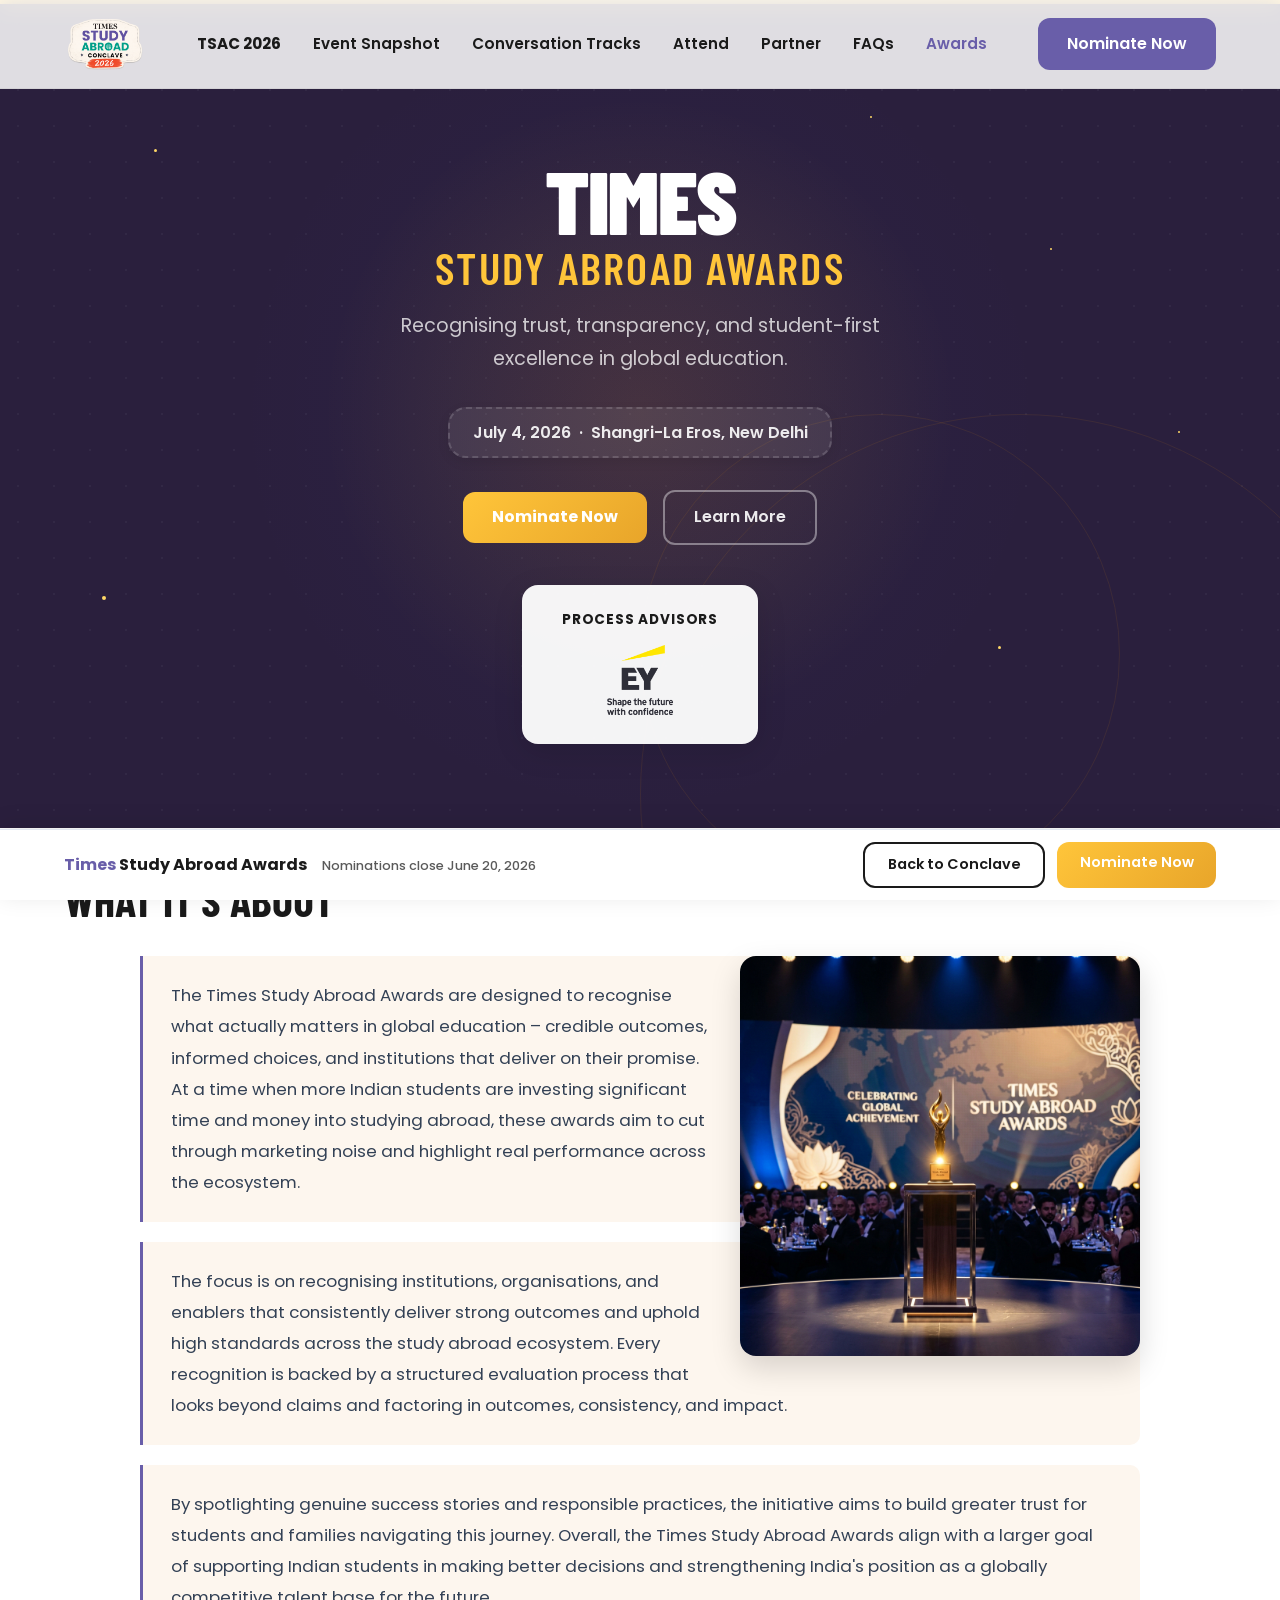
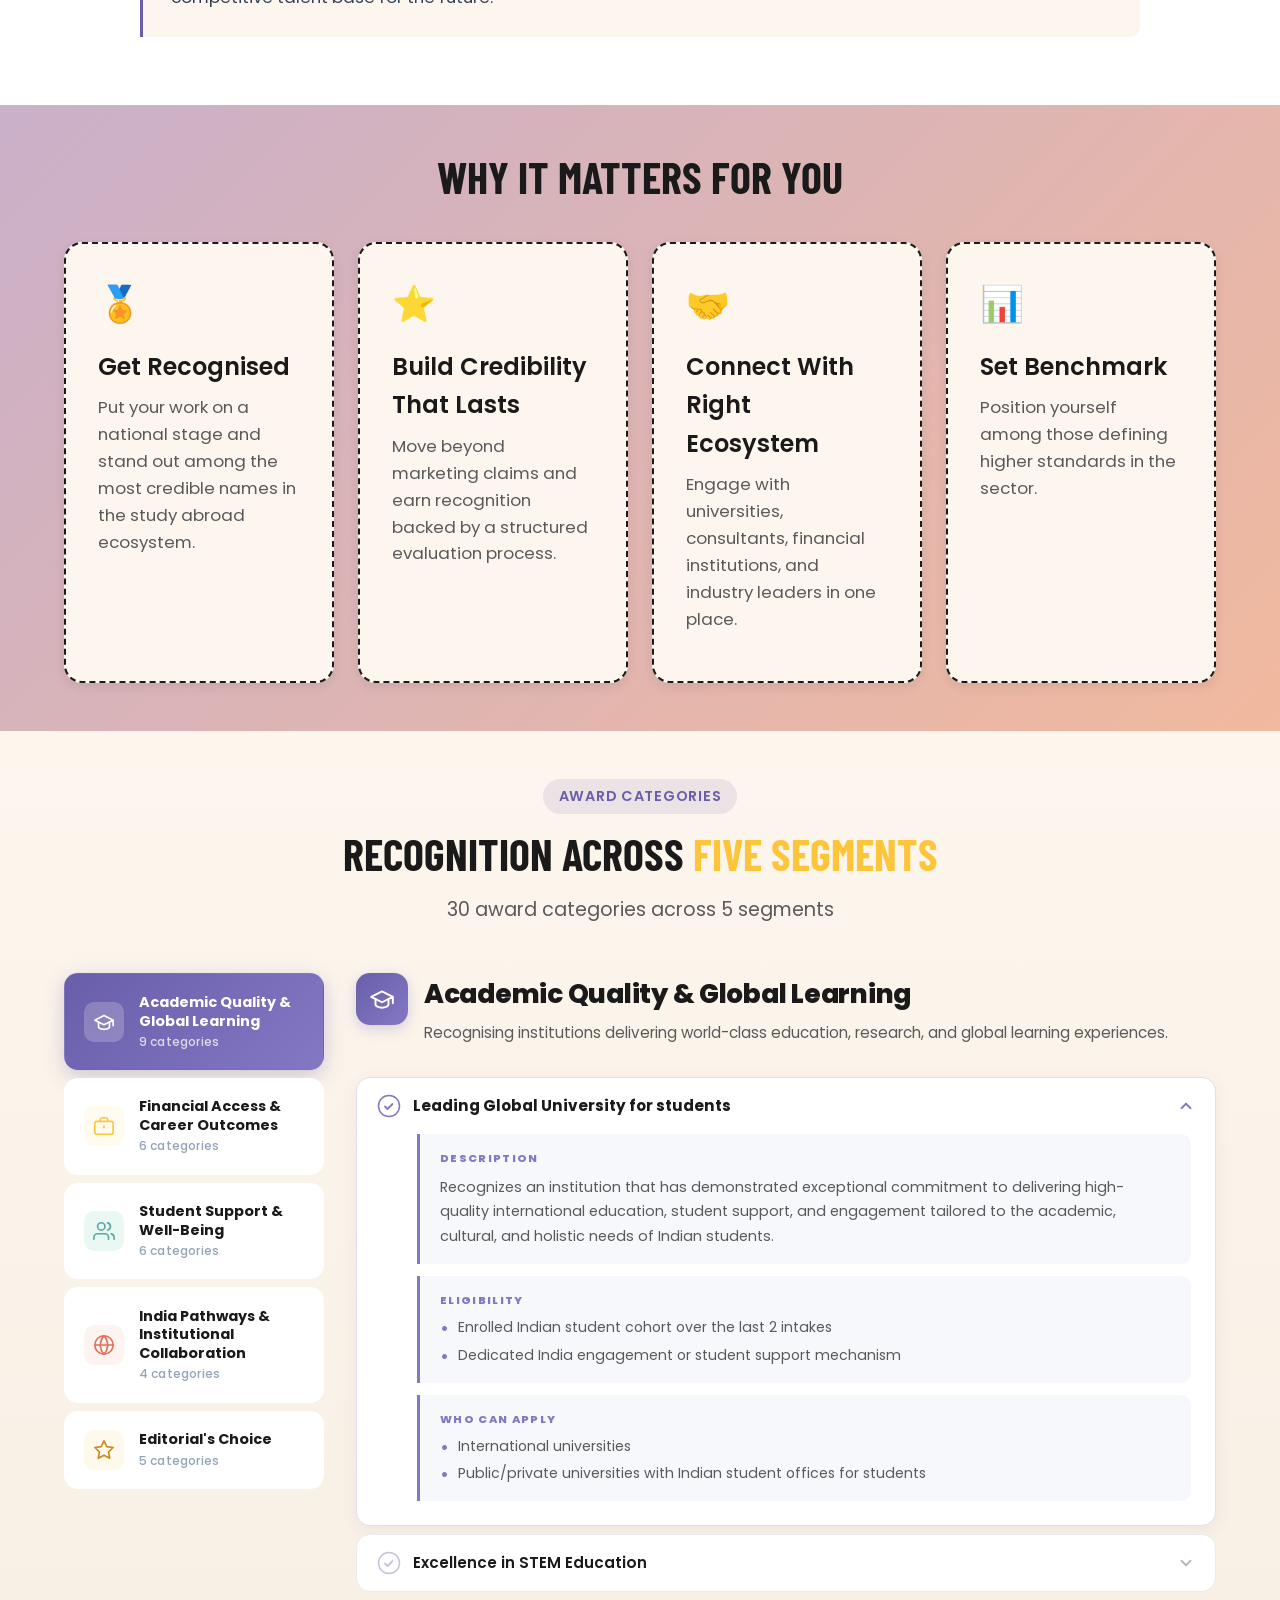
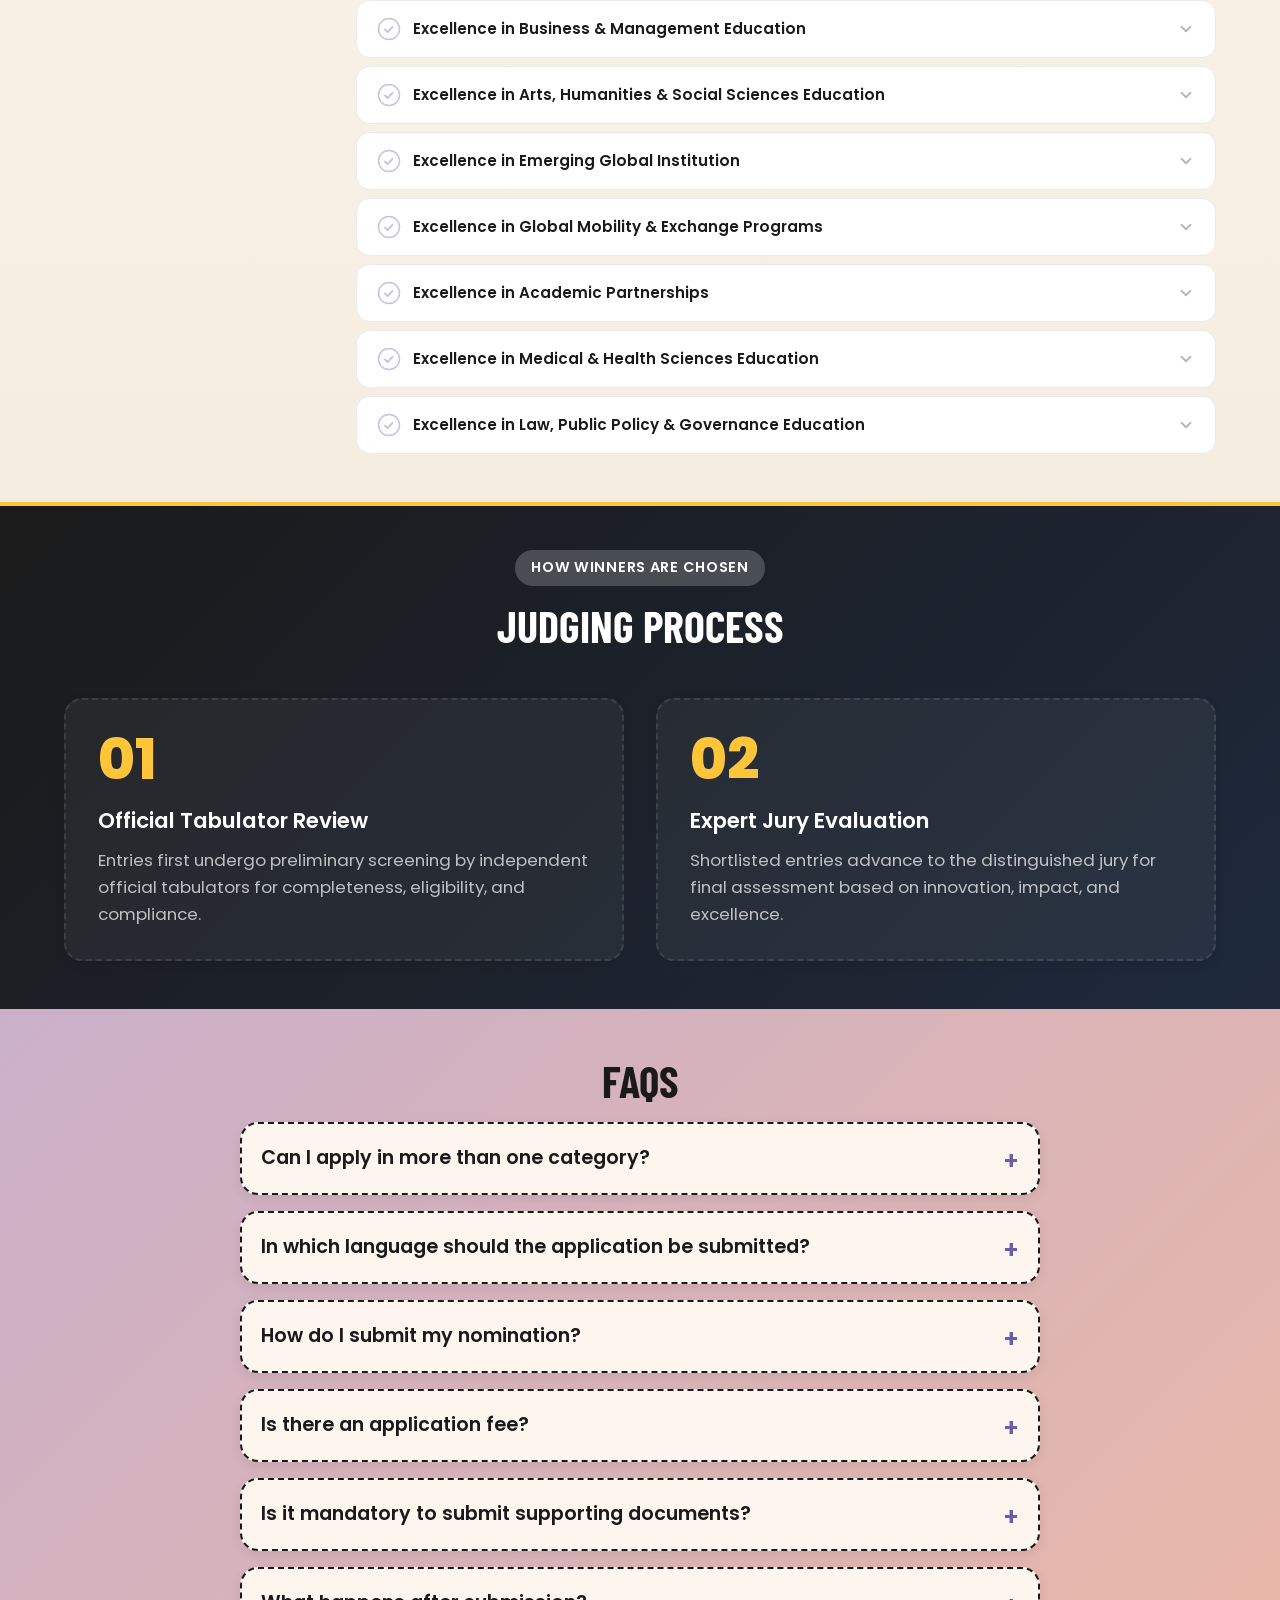
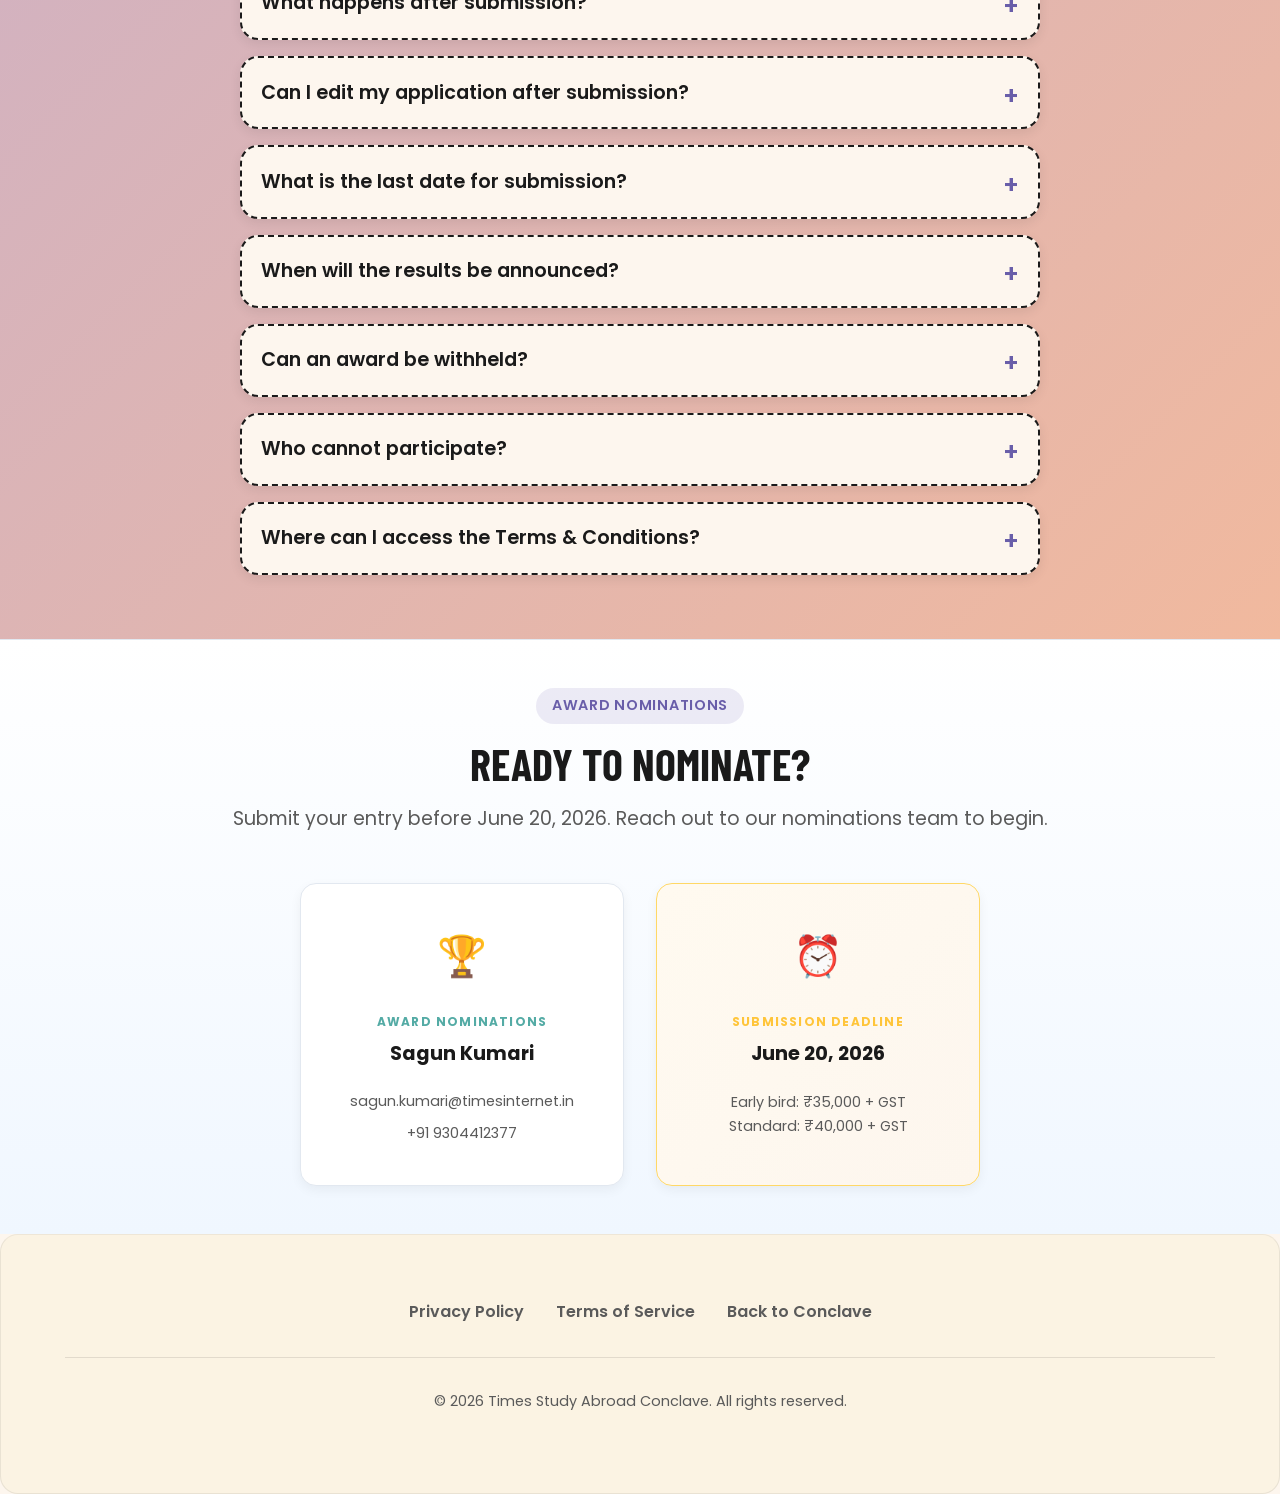
==== commit f6d61484: "feat: add hamburger nav, fix marquee card heights, mobile badge, 5-segment awards, production cleanu" ====
--- a/awards.html
+++ b/awards.html
@@ -9,7 +9,9 @@
         content="The Times Study Abroad Awards recognise credible outcomes, informed choices, and institutions that deliver on their promise in global education.">
     <link rel="stylesheet" href="styles.css">
     <link rel="stylesheet" href="awards.css">
-    <link href="https://fonts.googleapis.com/css2?family=Outfit:wght@300;400;500;600;700;800&display=swap"
+    <link rel="preconnect" href="https://fonts.googleapis.com">
+    <link rel="preconnect" href="https://fonts.gstatic.com" crossorigin>
+    <link href="https://fonts.googleapis.com/css2?family=Barlow+Condensed:wght@600;700;800&family=Poppins:wght@300;400;500;600;700&family=Patrick+Hand&display=swap"
         rel="stylesheet">
 </head>
 
@@ -17,9 +19,9 @@
 
     <!-- Navigation -->
     <nav class="navbar glass">
-        <div class="logo"><img
-                src="https://static.langimg.com/thumb/119164302/navbharat-times.jpg?width=366&resizemode=4"
-                alt="Navbharat Times" style="max-height: 45px; vertical-align: middle;"></div>
+        <a href="index.html" class="logo" aria-label="Times Study Abroad Conclave 2026"><img
+                src="assets/tsac-logo.png"
+                alt="Times Study Abroad Conclave 2026"></a>
         <ul class="nav-links">
             <li><a href="index.html" style="font-weight: 700;">TSAC 2026</a></li>
             <li><a href="index.html#event-snapshot">Event Snapshot</a></li>
@@ -30,7 +32,7 @@
             <li><a href="awards.html" style="color: var(--primary-color);">Awards</a></li>
         </ul>
         <div class="nav-cta-group">
-            <a href="mailto:sagun.kumari@timesinternet.in" class="btn btn-primary nav-cta">Nominate Now</a>
+            <a href="#nominate" class="btn btn-primary nav-cta">Nominate Now</a>
         </div>
         <!-- Hamburger (mobile only) -->
         <button class="hamburger" id="hamburger-btn" aria-label="Open menu" aria-expanded="false">
@@ -45,7 +47,7 @@
         <a href="index.html#tracks">Conversation Tracks</a>
         <a href="index.html#attendees">Attend</a>
         <a href="index.html#partners">Partner</a>
-        <a href="mailto:sagun.kumari@timesinternet.in" class="btn btn-primary"
+        <a href="#nominate" class="btn btn-primary"
             style="margin-top: 0.5rem; text-align: center;">Nominate Now</a>
     </div>
 
@@ -55,7 +57,7 @@
             <span class="close-popup">&times;</span>
             <h2>Nominations close June 20</h2>
             <p>Early bird fee of ₹35,000 + GST. Get recognised at India's most credible study abroad platform.</p>
-            <a href="mailto:sagun.kumari@timesinternet.in" class="btn btn-gradient full-width"
+            <a href="#nominate" class="btn btn-gradient full-width"
                 id="btn-close-popup">Nominate Now</a>
         </div>
     </div>
@@ -80,7 +82,7 @@
                     <span
                         style="display: block; font-size: clamp(3rem, 7vw, 6rem); font-weight: 900; color: white; letter-spacing: -0.02em; ">Times</span>
                     <span
-                        style="display: block; font-size: clamp(1.5rem, 3.5vw, 2.8rem); font-weight: 600; color: #fbbf24; letter-spacing: 0.05em; margin-top: -0.2em;">Study
+                        style="display: block; font-size: clamp(1.5rem, 3.5vw, 2.8rem); font-weight: 600; color: #ffc53a; letter-spacing: 0.05em; margin-top: -0.2em;">Study
                         Abroad Awards</span>
                 </h1>
                 <p
@@ -94,8 +96,8 @@
                     </span>
                 </div>
                 <div class="cta-group" style="justify-content: center; margin-top: 2rem;">
-                    <a href="mailto:sagun.kumari@timesinternet.in" class="btn"
-                        style="background: linear-gradient(135deg, #d97706, #f59e0b); color: white; font-weight: 700;">Nominate
+                    <a href="#nominate" class="btn"
+                        style="background: linear-gradient(135deg, #ffc53a, #e8a52a); color: white; font-weight: 700;">Nominate
                         Now</a>
                     <a href="#about-awards" class="btn btn-outline"
                         style="border-color: rgba(255,255,255,0.4); color: rgba(255,255,255,0.9);">Learn More</a>
@@ -118,7 +120,7 @@
             </div>
             <div class="awards-about-body">
                 <img src="assets/awards_show_event.png" alt="Times Study Abroad Awards Ceremony"
-                    class="awards-about-img">
+                    class="awards-about-img" loading="lazy">
                 <div class="awards-para-card">
                     <p>The Times Study Abroad Awards are designed to recognise what actually matters in global education
                         – credible outcomes, informed choices, and institutions that deliver on their promise. At a time
@@ -182,8 +184,8 @@
         <div class="container">
             <div class="section-header center-text">
                 <span class="badge">Award Categories</span>
-                <h2>Recognition Across <span class="accent-highlight">Three Pillars</span></h2>
-                <p class="lead-text" id="award-categories-subtitle">35 award categories across 3 segments</p>
+                <h2>Recognition Across <span class="accent-highlight">Five Segments</span></h2>
+                <p class="lead-text" id="award-categories-subtitle">Award categories across 5 segments</p>
             </div>
 
             <div class="award-categories-grid" id="award-categories-grid">
@@ -196,31 +198,11 @@
         </div>
     </section>
 
-    <!-- Editorial Choice Categories -->
-    <section id="editorial-choice" class="award-categories-section section-padding fade-in-up"
-        style="background: #f8fafc; border-top: 1px solid #e2e8f0;">
-        <div class="container">
-            <div class="section-header center-text">
-                <span class="badge" style="background: #0f172a; color: white;">Editorial Choice</span>
-                <h2>Special <span class="accent-highlight">Recognition</span></h2>
-                <p class="lead-text" id="editorial-choice-subtitle">13 award categories curated by our editorial team</p>
-            </div>
-
-            <div class="award-categories-grid" id="editorial-choice-grid">
-                <!-- Loading state -->
-                <div class="award-categories-loading">
-                    <div class="loading-spinner"></div>
-                    <p>Loading Editorial Choice awards…</p>
-                </div>
-            </div>
-        </div>
-    </section>
-
     <!-- Judging Process -->
     <section class="section-padding fade-in-up"
-        style="background: linear-gradient(135deg, #0f172a 0%, #1e293b 100%); position: relative; overflow: hidden;">
+        style="background: linear-gradient(135deg, #1a1a1a 0%, #1e293b 100%); position: relative; overflow: hidden;">
         <div
-            style="position: absolute; top: 0; left: 0; width: 100%; height: 4px; background: linear-gradient(90deg, #d97706, #fbbf24, #d97706);">
+            style="position: absolute; top: 0; left: 0; width: 100%; height: 4px; background: linear-gradient(90deg, #ffc53a, #ffc53a, #ffc53a);">
         </div>
         <div class="container">
             <div class="section-header center-text">
@@ -324,7 +306,7 @@
     </section>
 
     <!-- Nominate CTA -->
-    <section class="section-padding fade-in-up"
+    <section id="nominate" class="section-padding fade-in-up"
         style="background: linear-gradient(to bottom, #ffffff, #f0f7ff); border-top: 1px solid #e2e8f0;">
         <div class="container">
             <div class="section-header center-text">
@@ -346,12 +328,12 @@
                     </div>
                 </div>
                 <div class="contact-card"
-                    style="background: linear-gradient(135deg, #fffbeb, #fef3c7); border-color: #fde68a;">
+                    style="background: linear-gradient(135deg, #fffaf0, #fdf6ee); border-color: #ffd866;">
                     <div class="contact-icon">⏰</div>
                     <div class="contact-info">
-                        <span class="contact-role" style="color: #d97706;">Submission Deadline</span>
+                        <span class="contact-role" style="color: #ffc53a;">Submission Deadline</span>
                         <h4 class="contact-name">June 20, 2026</h4>
-                        <div style="margin-top: 0.75rem; font-size: 0.9rem; color: #64748b; line-height: 1.7;">
+                        <div style="margin-top: 0.75rem; font-size: 0.9rem; color: #5a5a5a; line-height: 1.7;">
                             Early bird: ₹35,000 + GST<br>Standard: ₹40,000 + GST
                         </div>
                     </div>
@@ -377,22 +359,22 @@
     <!-- Sticky Footer CTA -->
     <div id="sticky-footer"
         style="position:fixed; bottom:0; left:0; right:0; z-index:999; background:white; border-top:1px solid #e2e8f0; box-shadow:0 -4px 24px rgba(0,0,0,0.1); padding:0.75rem 5%; display:flex; align-items:center; justify-content:space-between; gap:1rem; flex-wrap:wrap;">
-        <div style="font-weight:700; color:#0f172a; font-size:1rem;">
+        <div style="font-weight:700; color:#1a1a1a; font-size:1rem;">
             <span style="color:var(--primary-color);">Times</span> Study Abroad Awards
-            <span style="font-size:0.8rem; font-weight:500; color:#64748b; margin-left:0.75rem;">Nominations close June
+            <span style="font-size:0.8rem; font-weight:500; color:#5a5a5a; margin-left:0.75rem;">Nominations close June
                 20, 2026</span>
         </div>
         <div style="display:flex; gap:0.75rem; flex-shrink:0;">
             <a href="index.html" class="btn btn-outline" style="padding:0.6rem 1.4rem; font-size:0.9rem;">Back to
                 Conclave</a>
-            <a href="mailto:sagun.kumari@timesinternet.in" class="btn btn-gradient"
-                style="padding:0.6rem 1.4rem; font-size:0.9rem; background: linear-gradient(135deg, #d97706, #f59e0b); color: white;">Nominate
+            <a href="#nominate" class="btn btn-gradient"
+                style="padding:0.6rem 1.4rem; font-size:0.9rem; background: linear-gradient(135deg, #ffc53a, #e8a52a); color: white;">Nominate
                 Now</a>
         </div>
     </div>
 
-    <script src="categories-data.js"></script>
-    <script src="script.js"></script>
+    <script src="categories-data.js" defer></script>
+    <script src="script.js" defer></script>
 
 
 
--- a/styles.css
+++ b/styles.css
@@ -2,24 +2,49 @@
    CSS Variables & Global Styles
    ========================================= */
 :root {
-    /* Color Palette - Premium, Editorial, Serious but Modern */
-    --primary-color: #0055ff; /* Strong trust blue */
-    --primary-hover: #0044cc;
-    --gradient-start: #1a4fca;
-    --gradient-end: #3b82f6;
-    --text-dark: #0f172a;
-    --text-light: #475569;
-    --bg-color: #f8fafc;
+    /* TSAC 2026 Brand — Scrapbook / Journal Aesthetic */
+    /* Brand core */
+    --brand-purple: #695ea9;
+    --brand-teal: #54aba5;
+    --brand-salmon: #f37063;
+    --brand-yellow: #ffc53a;
+
+    /* Background tints (textured-pastel surfaces) */
+    --bg-purple-tint: #cab0c9;
+    --bg-orange-tint: #f1b99e;
+    --bg-cream: #fdf6ee;
+    --bg-cream-card: #fbf3e3;
+
+    /* Paper / sticker */
+    --paper-stitch: #1a1a1a;
+    --paper-shadow: 0 4px 12px rgba(0, 0, 0, 0.08);
+
+    /* Legacy aliases — repointed to brand tokens */
+    --primary-color: var(--brand-purple);
+    --primary-hover: #534a8a;
+    --gradient-start: var(--brand-purple);
+    --gradient-end: var(--brand-teal);
+    --text-dark: #1a1a1a;
+    --text-light: #5a5a5a;
+    --bg-color: var(--bg-cream);
     --white: #ffffff;
-    --red-impact: #dc2626; /* For problem sections */
-    
-    /* Glassmorphic variables */
-    --glass-bg: rgba(255, 255, 255, 0.7);
-    --glass-border: rgba(255, 255, 255, 0.9);
-    --glass-shadow: 0 4px 24px -1px rgba(0, 0, 0, 0.05);
-    
+    --red-impact: var(--brand-salmon);
+
+    /* Semantic */
+    --success: var(--brand-teal);
+    --warning: var(--brand-yellow);
+    --alert: var(--brand-salmon);
+
+    /* Glass tokens — kept for legacy selectors but warmed */
+    --glass-bg: rgba(253, 246, 238, 0.85);
+    --glass-border: rgba(26, 26, 26, 0.08);
+    --glass-shadow: 0 4px 24px -1px rgba(0, 0, 0, 0.06);
+
     /* Typography */
-    --font-family: 'Outfit', sans-serif;
+    --font-display: 'Barlow Condensed', sans-serif;
+    --font-body: 'Poppins', sans-serif;
+    --font-accent: 'Patrick Hand', cursive;
+    --font-family: var(--font-body); /* legacy alias */
 }
 
 * {
@@ -43,8 +68,7 @@
     overflow-x: hidden;
 }
 
-.bg-clean { background: #ffffff; }
-.bg-light-blue { background: linear-gradient(135deg, #f0f9ff 0%, #e0e7ff 100%); }
+.bg-light-blue { background: linear-gradient(135deg, var(--bg-purple-tint) 0%, var(--bg-orange-tint) 100%); }
 
 .container {
     max-width: 1200px;
@@ -57,43 +81,35 @@
 .mt-3 { margin-top: 3rem; }
 .mb-1 { margin-bottom: 1rem; }
 .mb-2 { margin-bottom: 2rem; }
-.mb-3 { margin-bottom: 3rem; }
-.p-2 { padding: 2rem; }
-.p-3 { padding: 3rem; }
-.p-4 { padding: 4rem; }
 
 .section-padding { padding: 3rem 5%; }
 
 /* =========================================
    Glassmorphism Utilities
    ========================================= */
+/* Navbar surface — warm cream with subtle blur for legibility over textured backgrounds */
 .glass {
-    background: rgba(255, 255, 255, 0.85);
-    backdrop-filter: blur(12px);
-    -webkit-backdrop-filter: blur(12px);
-    border-bottom: 1px solid var(--glass-border);
-}
-
-.glass-card {
-    background: var(--glass-bg);
-    backdrop-filter: blur(16px);
-    -webkit-backdrop-filter: blur(16px);
-    border: 1px solid var(--glass-border);
-    border-radius: 16px; /* slightly sharper for editorial feel */
-    box-shadow: var(--glass-shadow);
+    background: rgba(253, 246, 238, 0.92);
+    backdrop-filter: blur(10px);
+    -webkit-backdrop-filter: blur(10px);
+    border-bottom: 1px solid rgba(26, 26, 26, 0.06);
+}
+
+/* Paper sticker card — replaces the old glass-card archetype.
+   Class name retained so existing markup keeps working. */
+.glass-card,
+.paper-card {
+    background: var(--bg-cream);
+    border: 2px dashed var(--paper-stitch);
+    border-radius: 18px;
+    box-shadow: var(--paper-shadow);
+    position: relative;
 }
 
 .glass-panel {
-    background: rgba(255, 255, 255, 0.5);
-    backdrop-filter: blur(10px);
-    border-radius: 16px;
-    border: 1px solid rgba(255, 255, 255, 0.7);
-}
-
-.dark-glass {
-    background: rgba(15, 23, 42, 0.95);
-    color: var(--white);
-    border: 1px solid rgba(255, 255, 255, 0.1);
+    background: var(--bg-cream-card);
+    border-radius: 18px;
+    border: 1px solid rgba(26, 26, 26, 0.08);
 }
 
 .editorial-card {
@@ -111,20 +127,18 @@
 /* =========================================
    Typography & Buttons
    ========================================= */
-h1 { font-size: 3.5rem; font-weight: 800; line-height: 1.1; margin-bottom: 1rem; color: var(--text-dark); letter-spacing: -0.02em; }
-h2 { font-size: 2.5rem; font-weight: 700; margin-bottom: 1rem; color: var(--text-dark); letter-spacing: -0.01em; }
-h3 { font-size: 1.5rem; font-weight: 600; margin-bottom: 0.5rem; }
-p { margin-bottom: 1rem; color: var(--text-light); font-size: 1.1rem; }
-.lead-text { font-size: 1.25rem; font-weight: 400; color: var(--text-light); }
-.large-text { font-size: 1.5rem; color: var(--text-dark); font-weight: 500; }
+h1 { font-family: var(--font-display); font-size: 4rem; font-weight: 800; line-height: 1.05; margin-bottom: 1rem; color: var(--text-dark); letter-spacing: -0.01em; text-transform: uppercase; }
+h2 { font-family: var(--font-display); font-size: 2.75rem; font-weight: 700; margin-bottom: 1rem; color: var(--text-dark); letter-spacing: 0; text-transform: uppercase; line-height: 1.1; }
+h3 { font-family: var(--font-body); font-size: 1.5rem; font-weight: 600; margin-bottom: 0.5rem; }
+p { margin-bottom: 1rem; color: var(--text-light); font-size: 1.05rem; }
+.lead-text { font-size: 1.2rem; font-weight: 400; color: var(--text-light); }
 .bold-text { font-weight: 700; color: var(--text-dark); }
-.text-red { color: var(--red-impact); }
 
 .badge {
     display: inline-block;
     padding: 0.4rem 1rem;
-    background: rgba(0, 85, 255, 0.1);
-    color: var(--primary-color);
+    background: rgba(105, 94, 169, 0.12);
+    color: var(--brand-purple);
     border-radius: 50px;
     font-weight: 600;
     font-size: 0.9rem;
@@ -138,7 +152,8 @@
 .btn {
     display: inline-block;
     padding: 0.8rem 1.8rem;
-    border-radius: 8px; /* Sharper for serious tone */
+    border-radius: 12px;
+    font-family: var(--font-body);
     font-weight: 600;
     text-decoration: none;
     transition: all 0.3s ease;
@@ -147,16 +162,14 @@
     text-align: center;
 }
 
-.btn-primary { background: var(--text-dark); color: var(--white); }
-.btn-primary:hover { background: #000; box-shadow: 0 4px 15px rgba(0,0,0,0.2); }
-
-.btn-gradient { background: linear-gradient(135deg, var(--gradient-start), var(--gradient-end)); color: var(--white); }
-.btn-gradient:hover { transform: translateY(-2px); box-shadow: 0 6px 20px rgba(59, 130, 246, 0.4); }
+.btn-primary { background: var(--brand-purple); color: var(--white); }
+.btn-primary:hover { background: var(--primary-hover); box-shadow: 0 4px 15px rgba(105, 94, 169, 0.35); }
+
+.btn-gradient { background: linear-gradient(135deg, var(--brand-purple), var(--brand-teal)); color: var(--white); }
+.btn-gradient:hover { transform: translateY(-2px); box-shadow: 0 6px 20px rgba(84, 171, 165, 0.4); }
 
 .btn-outline { border: 2px solid var(--text-dark); color: var(--text-dark); background: transparent; }
 .btn-outline:hover { background: var(--text-dark); color: var(--white); }
-.dark-glass .btn-outline { border-color: rgba(255,255,255,0.4); color: var(--white); }
-.dark-glass .btn-outline:hover { background: var(--white); color: var(--text-dark); }
 
 .btn-large { padding: 1rem 2.5rem; font-size: 1.2rem; }
 .full-width { width: 100%; display: block; }
@@ -176,14 +189,17 @@
     z-index: 1000;
 }
 
-.logo { font-size: 1.6rem; font-weight: 800; color: var(--text-dark); letter-spacing: -0.03em;}
-.logo span { color: var(--primary-color); }
+.logo { display: flex; align-items: center; }
+.logo img { height: 56px; width: auto; display: block; }
+@media (max-width: 768px) {
+    .logo img { height: 44px; }
+}
 
 .nav-hashtag {
     font-weight: 700;
     font-size: 0.85rem;
     letter-spacing: 0.02em;
-    background: linear-gradient(135deg, var(--gradient-start), var(--gradient-end), #6366f1);
+    background: linear-gradient(135deg, var(--brand-purple), var(--brand-teal), var(--brand-salmon));
     -webkit-background-clip: text;
     -webkit-text-fill-color: transparent;
     background-clip: text;
@@ -209,25 +225,49 @@
    ========================================= */
 .hero {
     position: relative;
-    min-height: 95vh;
-    padding: 8rem 5% 4rem;
+    /* no fixed height — section grows to fit content, background scales to cover */
+    padding: 8rem 5% calc(3rem + 15px); /* +15px bottom so image's LHS-bottom content stays clear */
     display: flex;
     align-items: center;
     overflow: hidden;
 }
 
-.hero-bg { position: absolute; top: 0; left: 0; width: 100%; height: 100%; z-index: -1; }
-.hero-bg img { width: 100%; height: 100%; object-fit: cover; opacity: 0.6; }
+.hero-bg {
+    position: absolute;
+    inset: 0;
+    z-index: -1;
+    background: var(--bg-cream); /* fills letterbox areas above/below the image */
+    display: flex;
+    align-items: center;
+    justify-content: center;
+}
+.hero-bg img {
+    width: 100%;
+    height: 100%;
+    object-fit: contain;      /* never crops — shows full 1600×702 image */
+    object-position: center center;
+}
 
 .hero-container {
     width: 100%; max-width: 1200px; margin: 0 auto;
 }
 
 .editorial-theme {
-    max-width: 750px;
-    padding: 3rem;
+    width: 100%;
+    max-width: 560px; /* constrains content to LHS — RHS of the banner stays clear */
+    padding: 2.25rem 2.5rem;
+    margin-left: 15px; /* 15px offset from section edge at LHS bottom */
     animation: slideUp 1s ease 0.2s both;
     text-align: left;
+}
+
+@media (max-width: 1024px) {
+    .editorial-theme { max-width: 60%; padding: 2rem; }
+}
+
+@media (max-width: 768px) {
+    .hero { padding: 6rem 5% calc(2rem + 15px); }
+    .editorial-theme { max-width: 100%; margin-left: 0; padding: 1.75rem; }
 }
 
 .supporting-line {
@@ -246,38 +286,9 @@
 /* =========================================
    Lists & Layouts
    ========================================= */
-.clean-list, .check-list, .bullet-list { list-style: none; text-align: left; margin: 1.5rem auto; display: inline-block;}
-.clean-list li { margin-bottom: 0.8rem; font-size: 1.1rem; position: relative; padding-left: 1.5rem; }
-.clean-list li::before { content: "•"; position: absolute; left: 0; color: var(--primary-color); font-weight: bold; font-size: 1.2rem;}
-
-.check-list li { margin-bottom: 1rem; font-size: 1.1rem; position: relative; padding-left: 2rem; }
-.check-list li::before { content: "✔"; position: absolute; left: 0; color: #10b981; font-weight: bold; }
-.check-list.light-text li { color: rgba(255,255,255,0.9); }
-
-.bullet-list li { margin-bottom: 0.6rem; font-size: 1rem; position: relative; padding-left: 1.2rem;}
-.bullet-list li::before { content: "-"; position: absolute; left: 0; color: rgba(255,255,255,0.6); }
-
-.inline-list { list-style: none; display: flex; justify-content: center; gap: 2rem; flex-wrap: wrap; padding: 1rem; margin: 0;}
-.inline-list li { font-weight: 600; font-size: 1.1rem; color: var(--primary-color); }
-.inline-list li:not(:last-child)::after { content: "|"; color: rgba(0,0,0,0.2); margin-left: 2rem; font-weight: normal;}
-
 .grid-two { display: grid; grid-template-columns: 1fr 1fr; gap: 2rem; }
 .bento-grid-four { display: grid; grid-template-columns: repeat(4, 1fr); gap: 1.5rem; }
 .align-center { align-items: center; }
-
-/* Image overlay cards */
-.image-card { position: relative; overflow: hidden; min-height: 250px; display: flex; align-items: flex-end; }
-.bg-img-overlay { position: absolute; inset: 0; width: 100%; height: 100%; object-fit: cover; z-index: 1; filter: brightness(0.4); }
-.content-over { position: relative; z-index: 2; color: white; }
-.content-over h3 { color: white; }
-
-/* =========================================
-   B2B Section
-   ========================================= */
-.b2b-section p { color: rgba(255,255,255,0.8); }
-.b2b-section h2 { color: white; }
-.text-gradient { color: #60a5fa !important; font-size: 1.25rem;}
-.b2b-card { background: rgba(255,255,255,0.05); border: 1px solid rgba(255,255,255,0.1); padding: 2.5rem; }
 
 /* =========================================
    FAQ Accordion
@@ -289,22 +300,9 @@
 .accordion details[open] summary::after { content: '-'; }
 .faq-content { padding-top: 1rem; color: var(--text-light); }
 
-.divider { height: 1px; background: rgba(0,0,0,0.1); width: 100%; }
-
 /* =========================================
    Sticky Elements & Popup
    ========================================= */
-.floating-cta {
-    position: fixed;
-    bottom: 20px;
-    left: 50%;
-    transform: translateX(-50%);
-    width: 90%;
-    max-width: 400px;
-    z-index: 999;
-    display: none; /* hidden on desktop */
-}
-
 .popup-overlay {
     position: fixed;
     top: 0; left: 0; width: 100%; height: 100%;
@@ -343,8 +341,6 @@
    ========================================= */
 .footer { padding: 4rem 5% 2rem; text-align: center; border-top: 1px solid rgba(0,0,0,0.05); }
 .footer-content { display: flex; justify-content: space-between; align-items: center; margin-bottom: 2rem; flex-wrap: wrap; gap: 2rem; }
-.footer-brand h2 { font-size: 1.5rem; margin-bottom: 0.2rem;}
-.footer-brand p { font-size: 0.9rem; margin:0;}
 .footer-links { display: flex; gap: 1.5rem; }
 .footer-links a { color: var(--text-light); text-decoration: none; font-weight: 600; }
 .copyright { color: var(--text-light); font-size: 0.9rem; border-top: 1px solid rgba(0,0,0,0.1); padding-top: 2rem; }
@@ -386,7 +382,7 @@
 .form-control:focus {
     outline: none;
     border-color: var(--primary-color);
-    box-shadow: 0 0 0 3px rgba(0, 85, 255, 0.1);
+    box-shadow: 0 0 0 3px rgba(105, 94, 169, 0.1);
 }
 
 .radio-group {
@@ -430,8 +426,6 @@
 
 @media (max-width: 1024px) {
     .bento-grid-four { grid-template-columns: repeat(2, 1fr); }
-    .inline-list li:not(:last-child)::after { display: none; }
-    .inline-list { gap: 1rem; flex-direction: column; }
 }
 
 @media (max-width: 768px) {
@@ -440,6 +434,7 @@
     .form-grid { grid-template-columns: 1fr; }
     h1 { font-size: 2.5rem; }
     .nav-links, .nav-cta { display: none; }
+    .hamburger { display: flex; }
     .footer-content { flex-direction: column; text-align: center; }
     .cta-group { flex-direction: column; }
     .floating-cta { display: block; } /* Show sticky CTA on mobile */
@@ -528,7 +523,7 @@
         }
 
         .mobile-nav-drawer a:hover {
-            background: #f1f5f9;
+            background: #f5ede0;
         }
 
         .mobile-nav-drawer a.btn {
@@ -538,7 +533,7 @@
 
         /* Hero */
         .awards-hero {
-            background: #0a0f1e;
+            background: #2a1f3d;
             min-height: 92vh;
             display: flex;
             align-items: center;
@@ -566,7 +561,7 @@
             left: 0;
             width: 100%;
             height: 4px;
-            background: linear-gradient(90deg, #d97706, #fbbf24, #d97706);
+            background: linear-gradient(90deg, #ffc53a, #ffd866, #ffc53a);
             z-index: 2;
         }
 
@@ -644,7 +639,7 @@
         .hero-sparkles span {
             position: absolute;
             display: block;
-            background: #fbbf24;
+            background: #ffd866;
             border-radius: 50%;
             animation: twinkle 3s ease-in-out infinite;
         }
@@ -707,8 +702,8 @@
 
         .awards-para-card {
             padding: 1.5rem 1.75rem;
-            border-left: 3px solid var(--primary-color, #f59e0b);
-            background: #f8fafc;
+            border-left: 3px solid var(--primary-color, #ffc53a);
+            background: #fdf6ee;
             border-radius: 0 10px 10px 0;
             margin-bottom: 1.25rem;
         }
@@ -744,7 +739,7 @@
         .judging-number {
             font-size: 3.5rem;
             font-weight: 800;
-            color: #f59e0b;
+            color: #ffc53a;
             line-height: 1;
         }
 
@@ -774,8 +769,8 @@
 
         .contact-card:hover {
             transform: translateY(-8px);
-            box-shadow: 0 20px 40px rgba(59, 130, 246, 0.15);
-            border-color: #bfdbfe;
+            box-shadow: 0 20px 40px rgba(84, 171, 165, 0.15);
+            border-color: #d4cce8;
         }
 
         .contact-icon {
@@ -787,7 +782,7 @@
             display: block;
             font-size: 0.75rem;
             font-weight: 700;
-            color: #3b82f6;
+            color: #54aba5;
             text-transform: uppercase;
             letter-spacing: 0.1em;
             margin-bottom: 0.5rem;
@@ -796,7 +791,7 @@
         .contact-name {
             font-size: 1.2rem;
             font-weight: 700;
-            color: #0f172a;
+            color: #1a1a1a;
             margin-bottom: 1.25rem;
         }
 
@@ -808,14 +803,14 @@
 
         .contact-links a {
             font-size: 0.9rem;
-            color: #64748b;
+            color: #5a5a5a;
             text-decoration: none;
             transition: color 0.2s;
             word-break: break-all;
         }
 
         .contact-links a:hover {
-            color: #3b82f6;
+            color: #54aba5;
         }
 
         /* =============================================
@@ -823,11 +818,11 @@
            ============================================= */
 
         .award-categories-section {
-            background: linear-gradient(180deg, #f8fafc 0%, #f1f5f9 100%) !important;
+            background: linear-gradient(180deg, #fdf6ee 0%, #f5ede0 100%) !important;
         }
 
         .accent-highlight {
-            background: linear-gradient(135deg, #d97706, #f59e0b);
+            background: linear-gradient(135deg, #ffc53a, #ffc53a);
             -webkit-background-clip: text;
             -webkit-text-fill-color: transparent;
             background-clip: text;
@@ -882,7 +877,7 @@
         }
 
         .segment-tab:hover {
-            background: #f8fafc;
+            background: #fdf6ee;
             box-shadow: 0 2px 8px rgba(0, 0, 0, 0.04);
         }
 
@@ -893,7 +888,7 @@
         .segment-tab--active {
             background: linear-gradient(135deg, var(--gradient-start) 0%, var(--gradient-end) 100%);
             border-color: transparent;
-            box-shadow: 0 6px 20px rgba(0, 85, 255, 0.3);
+            box-shadow: 0 6px 20px rgba(105, 94, 169, 0.3);
         }
 
         .segment-tab--active::before {
@@ -901,7 +896,7 @@
         }
 
         .segment-tab--active:hover {
-            box-shadow: 0 8px 28px rgba(0, 85, 255, 0.35);
+            box-shadow: 0 8px 28px rgba(105, 94, 169, 0.35);
         }
 
         .segment-tab__icon {
@@ -912,7 +907,7 @@
             align-items: center;
             justify-content: center;
             border-radius: 10px;
-            background: rgba(0, 85, 255, 0.06);
+            background: rgba(105, 94, 169, 0.06);
             color: var(--primary-color);
             transition: all 0.3s;
         }
@@ -977,7 +972,7 @@
             border-radius: 14px;
             background: linear-gradient(135deg, var(--gradient-start), var(--gradient-end));
             color: #ffffff;
-            box-shadow: 0 4px 14px rgba(0, 85, 255, 0.25);
+            box-shadow: 0 4px 14px rgba(105, 94, 169, 0.25);
         }
 
         .segment-panel-icon svg {
@@ -1027,7 +1022,7 @@
 
         .category-card--open {
             border-color: #e0e7ff;
-            box-shadow: 0 4px 16px rgba(0, 85, 255, 0.08);
+            box-shadow: 0 4px 16px rgba(105, 94, 169, 0.08);
             background: #ffffff;
         }
 
@@ -1207,69 +1202,69 @@
 
         /* Segment 0: Blue (default — Academic Quality) */
         .segment-color-0.segment-tab--active {
-            background: linear-gradient(135deg, #1a4fca, #3b82f6);
-            box-shadow: 0 6px 20px rgba(0, 85, 255, 0.3);
+            background: linear-gradient(135deg, #695ea9, #8478c4);
+            box-shadow: 0 6px 20px rgba(105, 94, 169, 0.3);
         }
         .segment-color-0.segment-tab--active:hover {
-            box-shadow: 0 8px 28px rgba(0, 85, 255, 0.35);
+            box-shadow: 0 8px 28px rgba(105, 94, 169, 0.35);
         }
         .segment-color-0 .segment-tab__icon,
         .segment-tab.segment-color-0 .segment-tab__icon {
-            background: rgba(0, 85, 255, 0.06);
-            color: #3b82f6;
+            background: rgba(105, 94, 169, 0.06);
+            color: #8478c4;
         }
         .segment-color-0.segment-tab--active .segment-tab__icon {
             background: rgba(255, 255, 255, 0.2);
             color: #fff;
         }
         .award-segment-panel.segment-color-0 .segment-panel-icon {
-            background: linear-gradient(135deg, #1a4fca, #3b82f6);
-            box-shadow: 0 4px 14px rgba(0, 85, 255, 0.25);
+            background: linear-gradient(135deg, #695ea9, #8478c4);
+            box-shadow: 0 4px 14px rgba(105, 94, 169, 0.25);
         }
         .award-segment-panel.segment-color-0 .category-card--open {
-            border-color: #dbeafe;
-            box-shadow: 0 4px 16px rgba(0, 85, 255, 0.08);
-        }
-        .award-segment-panel.segment-color-0 .category-card__check { color: #3b82f6; }
-        .award-segment-panel.segment-color-0 .category-card--open .category-card__chevron { color: #3b82f6; }
-        .award-segment-panel.segment-color-0 .cat-block { border-left-color: #3b82f6; }
-        .award-segment-panel.segment-color-0 .cat-block__label { color: #3b82f6; }
-        .award-segment-panel.segment-color-0 .cat-block__list li::before { color: #3b82f6; }
+            border-color: #e3deef;
+            box-shadow: 0 4px 16px rgba(105, 94, 169, 0.08);
+        }
+        .award-segment-panel.segment-color-0 .category-card__check { color: #8478c4; }
+        .award-segment-panel.segment-color-0 .category-card--open .category-card__chevron { color: #8478c4; }
+        .award-segment-panel.segment-color-0 .cat-block { border-left-color: #8478c4; }
+        .award-segment-panel.segment-color-0 .cat-block__label { color: #8478c4; }
+        .award-segment-panel.segment-color-0 .cat-block__list li::before { color: #8478c4; }
 
         /* Segment 1: Amber / Gold (Financial Access) */
         .segment-color-1.segment-tab--active {
-            background: linear-gradient(135deg, #b45309, #d97706);
-            box-shadow: 0 6px 20px rgba(217, 119, 6, 0.3);
+            background: linear-gradient(135deg, #c98a1f, #ffc53a);
+            box-shadow: 0 6px 20px rgba(255, 197, 58, 0.3);
         }
         .segment-color-1.segment-tab--active:hover {
-            box-shadow: 0 8px 28px rgba(217, 119, 6, 0.35);
+            box-shadow: 0 8px 28px rgba(255, 197, 58, 0.35);
         }
         .segment-color-1 .segment-tab__icon,
         .segment-tab.segment-color-1 .segment-tab__icon {
-            background: rgba(217, 119, 6, 0.08);
-            color: #d97706;
+            background: rgba(255, 197, 58, 0.08);
+            color: #ffc53a;
         }
         .segment-color-1.segment-tab--active .segment-tab__icon {
             background: rgba(255, 255, 255, 0.2);
             color: #fff;
         }
         .award-segment-panel.segment-color-1 .segment-panel-icon {
-            background: linear-gradient(135deg, #b45309, #d97706);
-            box-shadow: 0 4px 14px rgba(217, 119, 6, 0.25);
+            background: linear-gradient(135deg, #c98a1f, #ffc53a);
+            box-shadow: 0 4px 14px rgba(255, 197, 58, 0.25);
         }
         .award-segment-panel.segment-color-1 .category-card--open {
             border-color: #fef3c7;
-            box-shadow: 0 4px 16px rgba(217, 119, 6, 0.08);
-        }
-        .award-segment-panel.segment-color-1 .category-card__check { color: #d97706; }
-        .award-segment-panel.segment-color-1 .category-card--open .category-card__chevron { color: #d97706; }
-        .award-segment-panel.segment-color-1 .cat-block { border-left-color: #d97706; }
-        .award-segment-panel.segment-color-1 .cat-block__label { color: #d97706; }
-        .award-segment-panel.segment-color-1 .cat-block__list li::before { color: #d97706; }
+            box-shadow: 0 4px 16px rgba(255, 197, 58, 0.08);
+        }
+        .award-segment-panel.segment-color-1 .category-card__check { color: #ffc53a; }
+        .award-segment-panel.segment-color-1 .category-card--open .category-card__chevron { color: #ffc53a; }
+        .award-segment-panel.segment-color-1 .cat-block { border-left-color: #ffc53a; }
+        .award-segment-panel.segment-color-1 .cat-block__label { color: #ffc53a; }
+        .award-segment-panel.segment-color-1 .cat-block__list li::before { color: #ffc53a; }
 
         /* Segment 2: Emerald (Student Support) */
         .segment-color-2.segment-tab--active {
-            background: linear-gradient(135deg, #047857, #059669);
+            background: linear-gradient(135deg, #3d8a85, #54aba5);
             box-shadow: 0 6px 20px rgba(5, 150, 105, 0.3);
         }
         .segment-color-2.segment-tab--active:hover {
@@ -1278,25 +1273,25 @@
         .segment-color-2 .segment-tab__icon,
         .segment-tab.segment-color-2 .segment-tab__icon {
             background: rgba(5, 150, 105, 0.08);
-            color: #059669;
+            color: #54aba5;
         }
         .segment-color-2.segment-tab--active .segment-tab__icon {
             background: rgba(255, 255, 255, 0.2);
             color: #fff;
         }
         .award-segment-panel.segment-color-2 .segment-panel-icon {
-            background: linear-gradient(135deg, #047857, #059669);
+            background: linear-gradient(135deg, #3d8a85, #54aba5);
             box-shadow: 0 4px 14px rgba(5, 150, 105, 0.25);
         }
         .award-segment-panel.segment-color-2 .category-card--open {
-            border-color: #d1fae5;
+            border-color: #d4ebe9;
             box-shadow: 0 4px 16px rgba(5, 150, 105, 0.08);
         }
-        .award-segment-panel.segment-color-2 .category-card__check { color: #059669; }
-        .award-segment-panel.segment-color-2 .category-card--open .category-card__chevron { color: #059669; }
-        .award-segment-panel.segment-color-2 .cat-block { border-left-color: #059669; }
-        .award-segment-panel.segment-color-2 .cat-block__label { color: #059669; }
-        .award-segment-panel.segment-color-2 .cat-block__list li::before { color: #059669; }
+        .award-segment-panel.segment-color-2 .category-card__check { color: #54aba5; }
+        .award-segment-panel.segment-color-2 .category-card--open .category-card__chevron { color: #54aba5; }
+        .award-segment-panel.segment-color-2 .cat-block { border-left-color: #54aba5; }
+        .award-segment-panel.segment-color-2 .cat-block__label { color: #54aba5; }
+        .award-segment-panel.segment-color-2 .cat-block__list li::before { color: #54aba5; }
 
         /* =============================================
            RESPONSIVE — 5 BREAKPOINTS
@@ -1400,20 +1395,21 @@
                 display: none;
             }
 
-            /* --- Segment tabs: compact pills showing all 3 at once --- */
+            /* --- Segment tabs: horizontal scroll for 5 segments --- */
             .award-segment-sidebar {
                 flex-direction: row;
                 position: static;
                 gap: 0.5rem;
-                overflow-x: visible;
-                scroll-snap-type: none;
+                overflow-x: auto;
+                -webkit-overflow-scrolling: touch;
+                scroll-snap-type: x mandatory;
+                padding-bottom: 0.5rem;
             }
 
             .segment-tab {
-                /* Each tab takes equal 1/3 width — all visible at once */
-                flex: 1 1 0;
-                min-width: 0;
-                flex-shrink: 1;
+                min-width: 150px;
+                flex-shrink: 0;
+                scroll-snap-align: start;
                 flex-direction: column;
                 align-items: center;
                 text-align: center;
--- a/awards.css
+++ b/awards.css
@@ -76,7 +76,7 @@
 }
 
 .mobile-nav-drawer a:hover {
-    background: #f1f5f9;
+    background: #f5ede0;
 }
 
 .mobile-nav-drawer a.btn {
@@ -86,7 +86,7 @@
 
 /* Hero */
 .awards-hero {
-    background: #0a0f1e;
+    background: #2a1f3d;
     min-height: 92vh;
     display: flex;
     align-items: center;
@@ -114,7 +114,7 @@
     left: 0;
     width: 100%;
     height: 4px;
-    background: linear-gradient(90deg, #d97706, #fbbf24, #d97706);
+    background: linear-gradient(90deg, #ffc53a, #ffd866, #ffc53a);
     z-index: 2;
 }
 
@@ -208,7 +208,7 @@
 .hero-sparkles span {
     position: absolute;
     display: block;
-    background: #fbbf24;
+    background: #ffd866;
     border-radius: 50%;
     animation: twinkle 3s ease-in-out infinite;
 }
@@ -322,8 +322,8 @@
 
 .awards-para-card {
     padding: 1.5rem 1.75rem;
-    border-left: 3px solid var(--primary-color, #f59e0b);
-    background: #f8fafc;
+    border-left: 3px solid var(--primary-color, #ffc53a);
+    background: #fdf6ee;
     border-radius: 0 10px 10px 0;
     margin-bottom: 1.25rem;
 }
@@ -359,7 +359,7 @@
 .judging-number {
     font-size: 3.5rem;
     font-weight: 800;
-    color: #f59e0b;
+    color: #ffc53a;
     line-height: 1;
 }
 
@@ -389,8 +389,8 @@
 
 .contact-card:hover {
     transform: translateY(-8px);
-    box-shadow: 0 20px 40px rgba(59, 130, 246, 0.15);
-    border-color: #bfdbfe;
+    box-shadow: 0 20px 40px rgba(84, 171, 165, 0.15);
+    border-color: #d4cce8;
 }
 
 .contact-icon {
@@ -402,7 +402,7 @@
     display: block;
     font-size: 0.75rem;
     font-weight: 700;
-    color: #3b82f6;
+    color: #54aba5;
     text-transform: uppercase;
     letter-spacing: 0.1em;
     margin-bottom: 0.5rem;
@@ -411,7 +411,7 @@
 .contact-name {
     font-size: 1.2rem;
     font-weight: 700;
-    color: #0f172a;
+    color: #1a1a1a;
     margin-bottom: 1.25rem;
 }
 
@@ -423,14 +423,14 @@
 
 .contact-links a {
     font-size: 0.9rem;
-    color: #64748b;
+    color: #5a5a5a;
     text-decoration: none;
     transition: color 0.2s;
     word-break: break-all;
 }
 
 .contact-links a:hover {
-    color: #3b82f6;
+    color: #54aba5;
 }
 
 /* =============================================
@@ -438,11 +438,11 @@
    ============================================= */
 
 .award-categories-section {
-    background: linear-gradient(180deg, #f8fafc 0%, #f1f5f9 100%) !important;
+    background: linear-gradient(180deg, #fdf6ee 0%, #f5ede0 100%) !important;
 }
 
 .accent-highlight {
-    background: linear-gradient(135deg, #d97706, #f59e0b);
+    background: linear-gradient(135deg, #ffc53a, #ffc53a);
     -webkit-background-clip: text;
     -webkit-text-fill-color: transparent;
     background-clip: text;
@@ -497,7 +497,7 @@
 }
 
 .segment-tab:hover {
-    background: #f8fafc;
+    background: #fdf6ee;
     box-shadow: 0 2px 8px rgba(0, 0, 0, 0.04);
 }
 
@@ -508,7 +508,7 @@
 .segment-tab--active {
     background: linear-gradient(135deg, var(--gradient-start) 0%, var(--gradient-end) 100%);
     border-color: transparent;
-    box-shadow: 0 6px 20px rgba(0, 85, 255, 0.3);
+    box-shadow: 0 6px 20px rgba(105, 94, 169, 0.3);
 }
 
 .segment-tab--active::before {
@@ -516,7 +516,7 @@
 }
 
 .segment-tab--active:hover {
-    box-shadow: 0 8px 28px rgba(0, 85, 255, 0.35);
+    box-shadow: 0 8px 28px rgba(105, 94, 169, 0.35);
 }
 
 .segment-tab__icon {
@@ -527,7 +527,7 @@
     align-items: center;
     justify-content: center;
     border-radius: 10px;
-    background: rgba(0, 85, 255, 0.06);
+    background: rgba(105, 94, 169, 0.06);
     color: var(--primary-color);
     transition: all 0.3s;
 }
@@ -592,7 +592,7 @@
     border-radius: 14px;
     background: linear-gradient(135deg, var(--gradient-start), var(--gradient-end));
     color: #ffffff;
-    box-shadow: 0 4px 14px rgba(0, 85, 255, 0.25);
+    box-shadow: 0 4px 14px rgba(105, 94, 169, 0.25);
 }
 
 .segment-panel-icon svg {
@@ -642,7 +642,7 @@
 
 .category-card--open {
     border-color: #e0e7ff;
-    box-shadow: 0 4px 16px rgba(0, 85, 255, 0.08);
+    box-shadow: 0 4px 16px rgba(105, 94, 169, 0.08);
     background: #ffffff;
 }
 
@@ -824,18 +824,18 @@
 
 /* Segment 0: Blue (default — Academic Quality) */
 .segment-color-0.segment-tab--active {
-    background: linear-gradient(135deg, #1a4fca, #3b82f6);
-    box-shadow: 0 6px 20px rgba(0, 85, 255, 0.3);
+    background: linear-gradient(135deg, #695ea9, #8478c4);
+    box-shadow: 0 6px 20px rgba(105, 94, 169, 0.3);
 }
 
 .segment-color-0.segment-tab--active:hover {
-    box-shadow: 0 8px 28px rgba(0, 85, 255, 0.35);
+    box-shadow: 0 8px 28px rgba(105, 94, 169, 0.35);
 }
 
 .segment-color-0 .segment-tab__icon,
 .segment-tab.segment-color-0 .segment-tab__icon {
-    background: rgba(0, 85, 255, 0.06);
-    color: #3b82f6;
+    background: rgba(105, 94, 169, 0.06);
+    color: #8478c4;
 }
 
 .segment-color-0.segment-tab--active .segment-tab__icon {
@@ -844,49 +844,49 @@
 }
 
 .award-segment-panel.segment-color-0 .segment-panel-icon {
-    background: linear-gradient(135deg, #1a4fca, #3b82f6);
-    box-shadow: 0 4px 14px rgba(0, 85, 255, 0.25);
+    background: linear-gradient(135deg, #695ea9, #8478c4);
+    box-shadow: 0 4px 14px rgba(105, 94, 169, 0.25);
 }
 
 .award-segment-panel.segment-color-0 .category-card--open {
-    border-color: #dbeafe;
-    box-shadow: 0 4px 16px rgba(0, 85, 255, 0.08);
+    border-color: #e3deef;
+    box-shadow: 0 4px 16px rgba(105, 94, 169, 0.08);
 }
 
 .award-segment-panel.segment-color-0 .category-card__check {
-    color: #3b82f6;
+    color: #8478c4;
 }
 
 .award-segment-panel.segment-color-0 .category-card--open .category-card__chevron {
-    color: #3b82f6;
+    color: #8478c4;
 }
 
 .award-segment-panel.segment-color-0 .cat-block {
-    border-left-color: #3b82f6;
+    border-left-color: #8478c4;
 }
 
 .award-segment-panel.segment-color-0 .cat-block__label {
-    color: #3b82f6;
+    color: #8478c4;
 }
 
 .award-segment-panel.segment-color-0 .cat-block__list li::before {
-    color: #3b82f6;
+    color: #8478c4;
 }
 
 /* Segment 1: Amber / Gold (Financial Access) */
 .segment-color-1.segment-tab--active {
-    background: linear-gradient(135deg, #b45309, #d97706);
-    box-shadow: 0 6px 20px rgba(217, 119, 6, 0.3);
+    background: linear-gradient(135deg, #c98a1f, #ffc53a);
+    box-shadow: 0 6px 20px rgba(255, 197, 58, 0.3);
 }
 
 .segment-color-1.segment-tab--active:hover {
-    box-shadow: 0 8px 28px rgba(217, 119, 6, 0.35);
+    box-shadow: 0 8px 28px rgba(255, 197, 58, 0.35);
 }
 
 .segment-color-1 .segment-tab__icon,
 .segment-tab.segment-color-1 .segment-tab__icon {
-    background: rgba(217, 119, 6, 0.08);
-    color: #d97706;
+    background: rgba(255, 197, 58, 0.08);
+    color: #ffc53a;
 }
 
 .segment-color-1.segment-tab--active .segment-tab__icon {
@@ -895,38 +895,38 @@
 }
 
 .award-segment-panel.segment-color-1 .segment-panel-icon {
-    background: linear-gradient(135deg, #b45309, #d97706);
-    box-shadow: 0 4px 14px rgba(217, 119, 6, 0.25);
+    background: linear-gradient(135deg, #c98a1f, #ffc53a);
+    box-shadow: 0 4px 14px rgba(255, 197, 58, 0.25);
 }
 
 .award-segment-panel.segment-color-1 .category-card--open {
     border-color: #fef3c7;
-    box-shadow: 0 4px 16px rgba(217, 119, 6, 0.08);
+    box-shadow: 0 4px 16px rgba(255, 197, 58, 0.08);
 }
 
 .award-segment-panel.segment-color-1 .category-card__check {
-    color: #d97706;
+    color: #ffc53a;
 }
 
 .award-segment-panel.segment-color-1 .category-card--open .category-card__chevron {
-    color: #d97706;
+    color: #ffc53a;
 }
 
 .award-segment-panel.segment-color-1 .cat-block {
-    border-left-color: #d97706;
+    border-left-color: #ffc53a;
 }
 
 .award-segment-panel.segment-color-1 .cat-block__label {
-    color: #d97706;
+    color: #ffc53a;
 }
 
 .award-segment-panel.segment-color-1 .cat-block__list li::before {
-    color: #d97706;
+    color: #ffc53a;
 }
 
 /* Segment 2: Emerald (Student Support) */
 .segment-color-2.segment-tab--active {
-    background: linear-gradient(135deg, #047857, #059669);
+    background: linear-gradient(135deg, #3d8a85, #54aba5);
     box-shadow: 0 6px 20px rgba(5, 150, 105, 0.3);
 }
 
@@ -937,7 +937,7 @@
 .segment-color-2 .segment-tab__icon,
 .segment-tab.segment-color-2 .segment-tab__icon {
     background: rgba(5, 150, 105, 0.08);
-    color: #059669;
+    color: #54aba5;
 }
 
 .segment-color-2.segment-tab--active .segment-tab__icon {
@@ -946,34 +946,96 @@
 }
 
 .award-segment-panel.segment-color-2 .segment-panel-icon {
-    background: linear-gradient(135deg, #047857, #059669);
+    background: linear-gradient(135deg, #3d8a85, #54aba5);
     box-shadow: 0 4px 14px rgba(5, 150, 105, 0.25);
 }
 
 .award-segment-panel.segment-color-2 .category-card--open {
-    border-color: #d1fae5;
+    border-color: #d4ebe9;
     box-shadow: 0 4px 16px rgba(5, 150, 105, 0.08);
 }
 
 .award-segment-panel.segment-color-2 .category-card__check {
-    color: #059669;
+    color: #54aba5;
 }
 
 .award-segment-panel.segment-color-2 .category-card--open .category-card__chevron {
-    color: #059669;
+    color: #54aba5;
 }
 
 .award-segment-panel.segment-color-2 .cat-block {
-    border-left-color: #059669;
+    border-left-color: #54aba5;
 }
 
 .award-segment-panel.segment-color-2 .cat-block__label {
-    color: #059669;
+    color: #54aba5;
 }
 
 .award-segment-panel.segment-color-2 .cat-block__list li::before {
-    color: #059669;
-}
+    color: #54aba5;
+}
+
+/* Segment 3: Coral / Terracotta (India Pathways) */
+.segment-color-3.segment-tab--active {
+    background: linear-gradient(135deg, #c0593e, #e07154);
+    box-shadow: 0 6px 20px rgba(224, 113, 84, 0.3);
+}
+.segment-color-3.segment-tab--active:hover {
+    box-shadow: 0 8px 28px rgba(224, 113, 84, 0.35);
+}
+.segment-color-3 .segment-tab__icon,
+.segment-tab.segment-color-3 .segment-tab__icon {
+    background: rgba(224, 113, 84, 0.08);
+    color: #e07154;
+}
+.segment-color-3.segment-tab--active .segment-tab__icon {
+    background: rgba(255, 255, 255, 0.2);
+    color: #fff;
+}
+.award-segment-panel.segment-color-3 .segment-panel-icon {
+    background: linear-gradient(135deg, #c0593e, #e07154);
+    box-shadow: 0 4px 14px rgba(224, 113, 84, 0.25);
+}
+.award-segment-panel.segment-color-3 .category-card--open {
+    border-color: #fde8e2;
+    box-shadow: 0 4px 16px rgba(224, 113, 84, 0.08);
+}
+.award-segment-panel.segment-color-3 .category-card__check { color: #e07154; }
+.award-segment-panel.segment-color-3 .category-card--open .category-card__chevron { color: #e07154; }
+.award-segment-panel.segment-color-3 .cat-block { border-left-color: #e07154; }
+.award-segment-panel.segment-color-3 .cat-block__label { color: #e07154; }
+.award-segment-panel.segment-color-3 .cat-block__list li::before { color: #e07154; }
+
+/* Segment 4: Dark Gold / Editorial's Choice */
+.segment-color-4.segment-tab--active {
+    background: linear-gradient(135deg, #1a1a1a, #3d3124);
+    box-shadow: 0 6px 20px rgba(26, 26, 26, 0.35);
+}
+.segment-color-4.segment-tab--active:hover {
+    box-shadow: 0 8px 28px rgba(26, 26, 26, 0.4);
+}
+.segment-color-4 .segment-tab__icon,
+.segment-tab.segment-color-4 .segment-tab__icon {
+    background: rgba(255, 197, 58, 0.1);
+    color: #c98a1f;
+}
+.segment-color-4.segment-tab--active .segment-tab__icon {
+    background: rgba(255, 197, 58, 0.2);
+    color: #ffc53a;
+}
+.award-segment-panel.segment-color-4 .segment-panel-icon {
+    background: linear-gradient(135deg, #1a1a1a, #3d3124);
+    box-shadow: 0 4px 14px rgba(26, 26, 26, 0.25);
+}
+.award-segment-panel.segment-color-4 .category-card--open {
+    border-color: #f5ede0;
+    box-shadow: 0 4px 16px rgba(255, 197, 58, 0.1);
+}
+.award-segment-panel.segment-color-4 .category-card__check { color: #c98a1f; }
+.award-segment-panel.segment-color-4 .category-card--open .category-card__chevron { color: #c98a1f; }
+.award-segment-panel.segment-color-4 .cat-block { border-left-color: #c98a1f; }
+.award-segment-panel.segment-color-4 .cat-block__label { color: #c98a1f; }
+.award-segment-panel.segment-color-4 .cat-block__list li::before { color: #c98a1f; }
 
 /* =============================================
    RESPONSIVE — 5 BREAKPOINTS
@@ -1086,20 +1148,21 @@
         display: none;
     }
 
-    /* --- Segment tabs: compact pills showing all 3 at once --- */
+    /* --- Segment tabs: horizontal scroll for 5 segments --- */
     .award-segment-sidebar {
         flex-direction: row;
         position: static;
         gap: 0.5rem;
-        overflow-x: visible;
-        scroll-snap-type: none;
+        overflow-x: auto;
+        -webkit-overflow-scrolling: touch;
+        scroll-snap-type: x mandatory;
+        padding-bottom: 0.5rem;
     }
 
     .segment-tab {
-        /* Each tab takes equal 1/3 width — all visible at once */
-        flex: 1 1 0;
-        min-width: 0;
-        flex-shrink: 1;
+        min-width: 150px;
+        flex-shrink: 0;
+        scroll-snap-align: start;
         flex-direction: column;
         align-items: center;
         text-align: center;
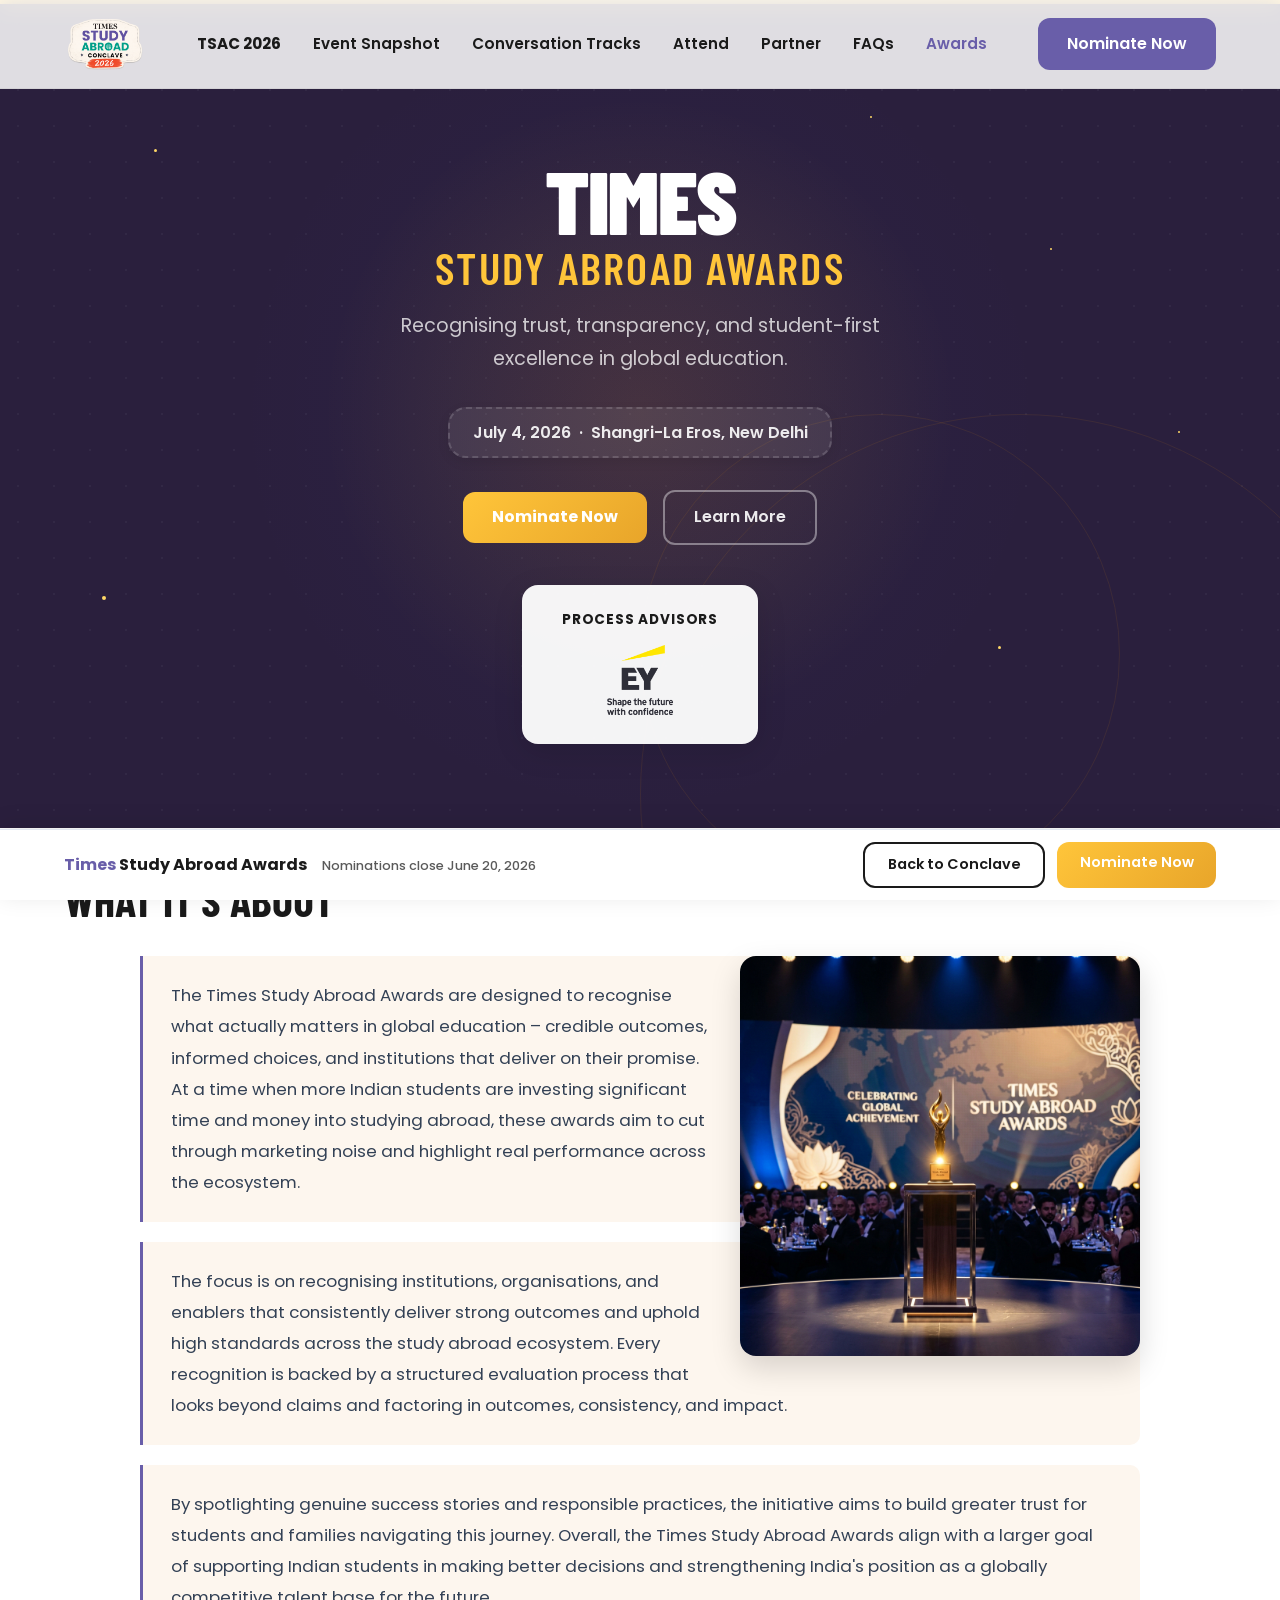
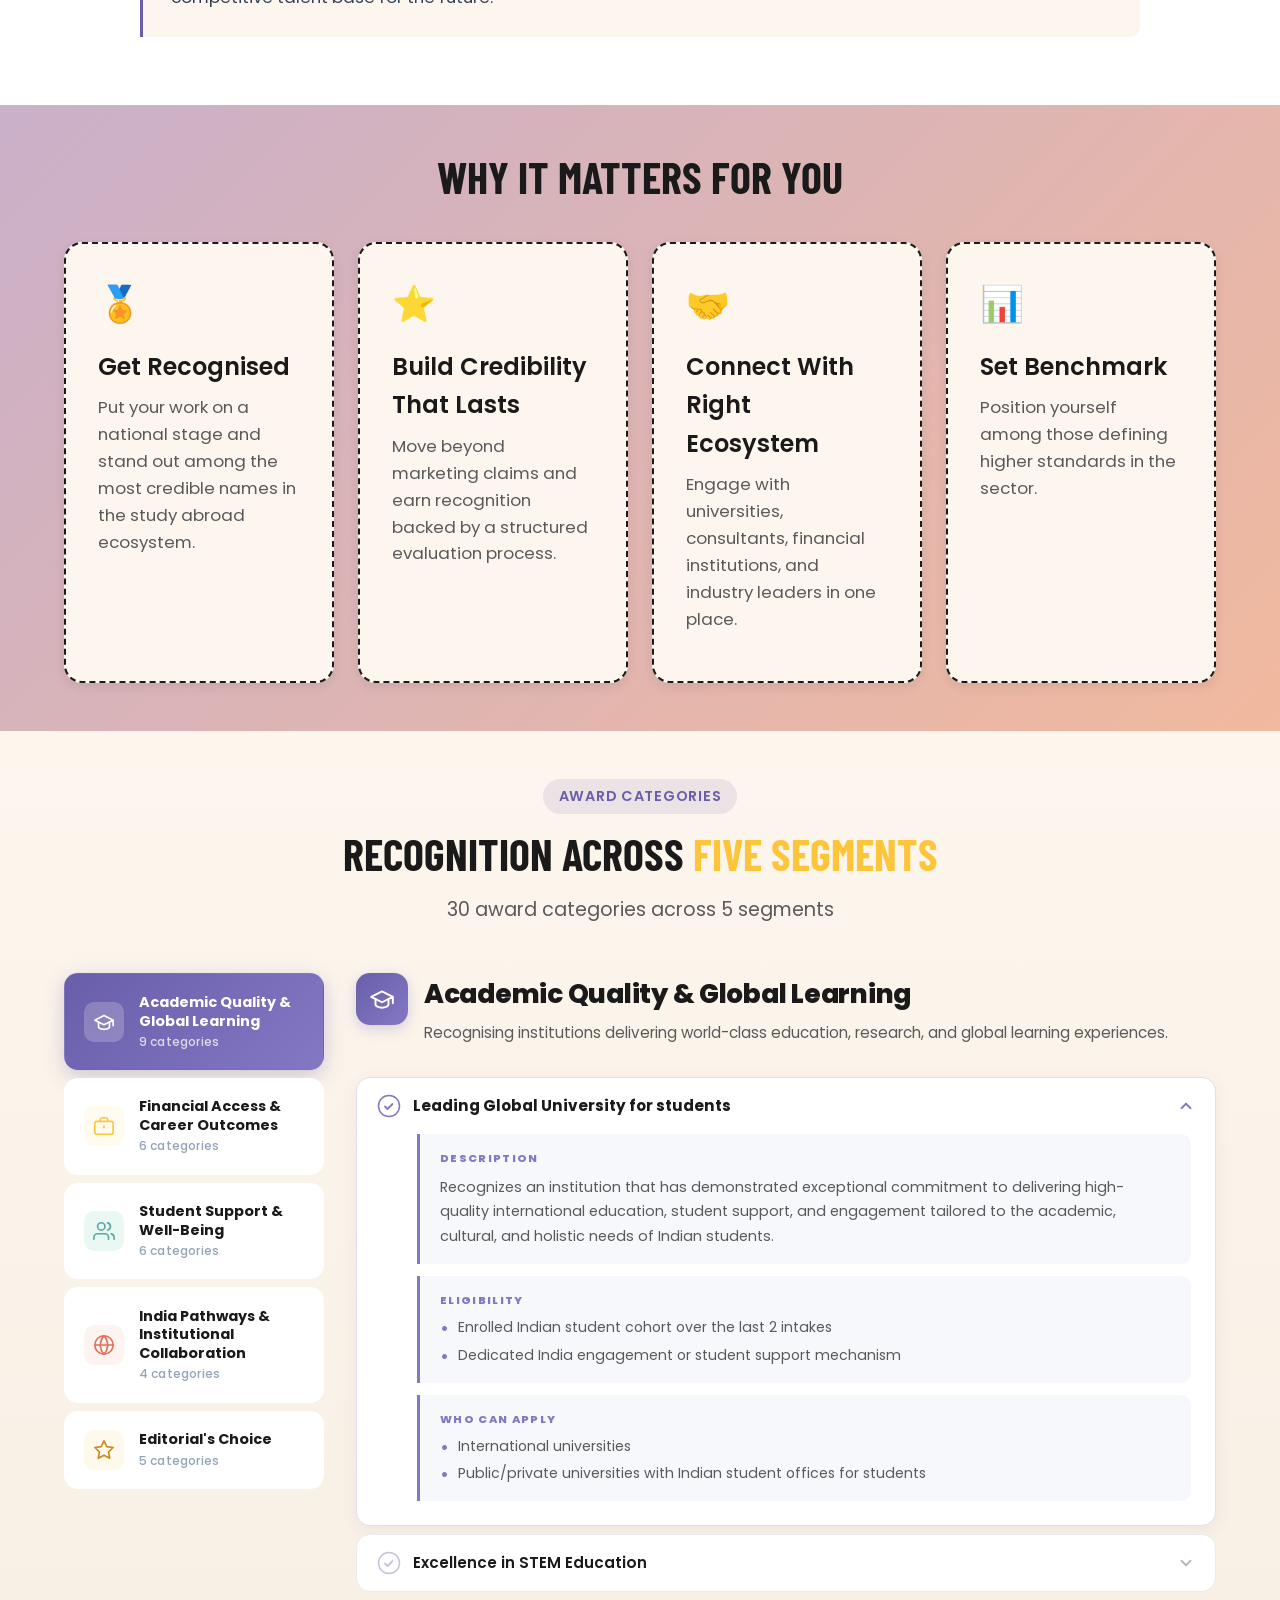
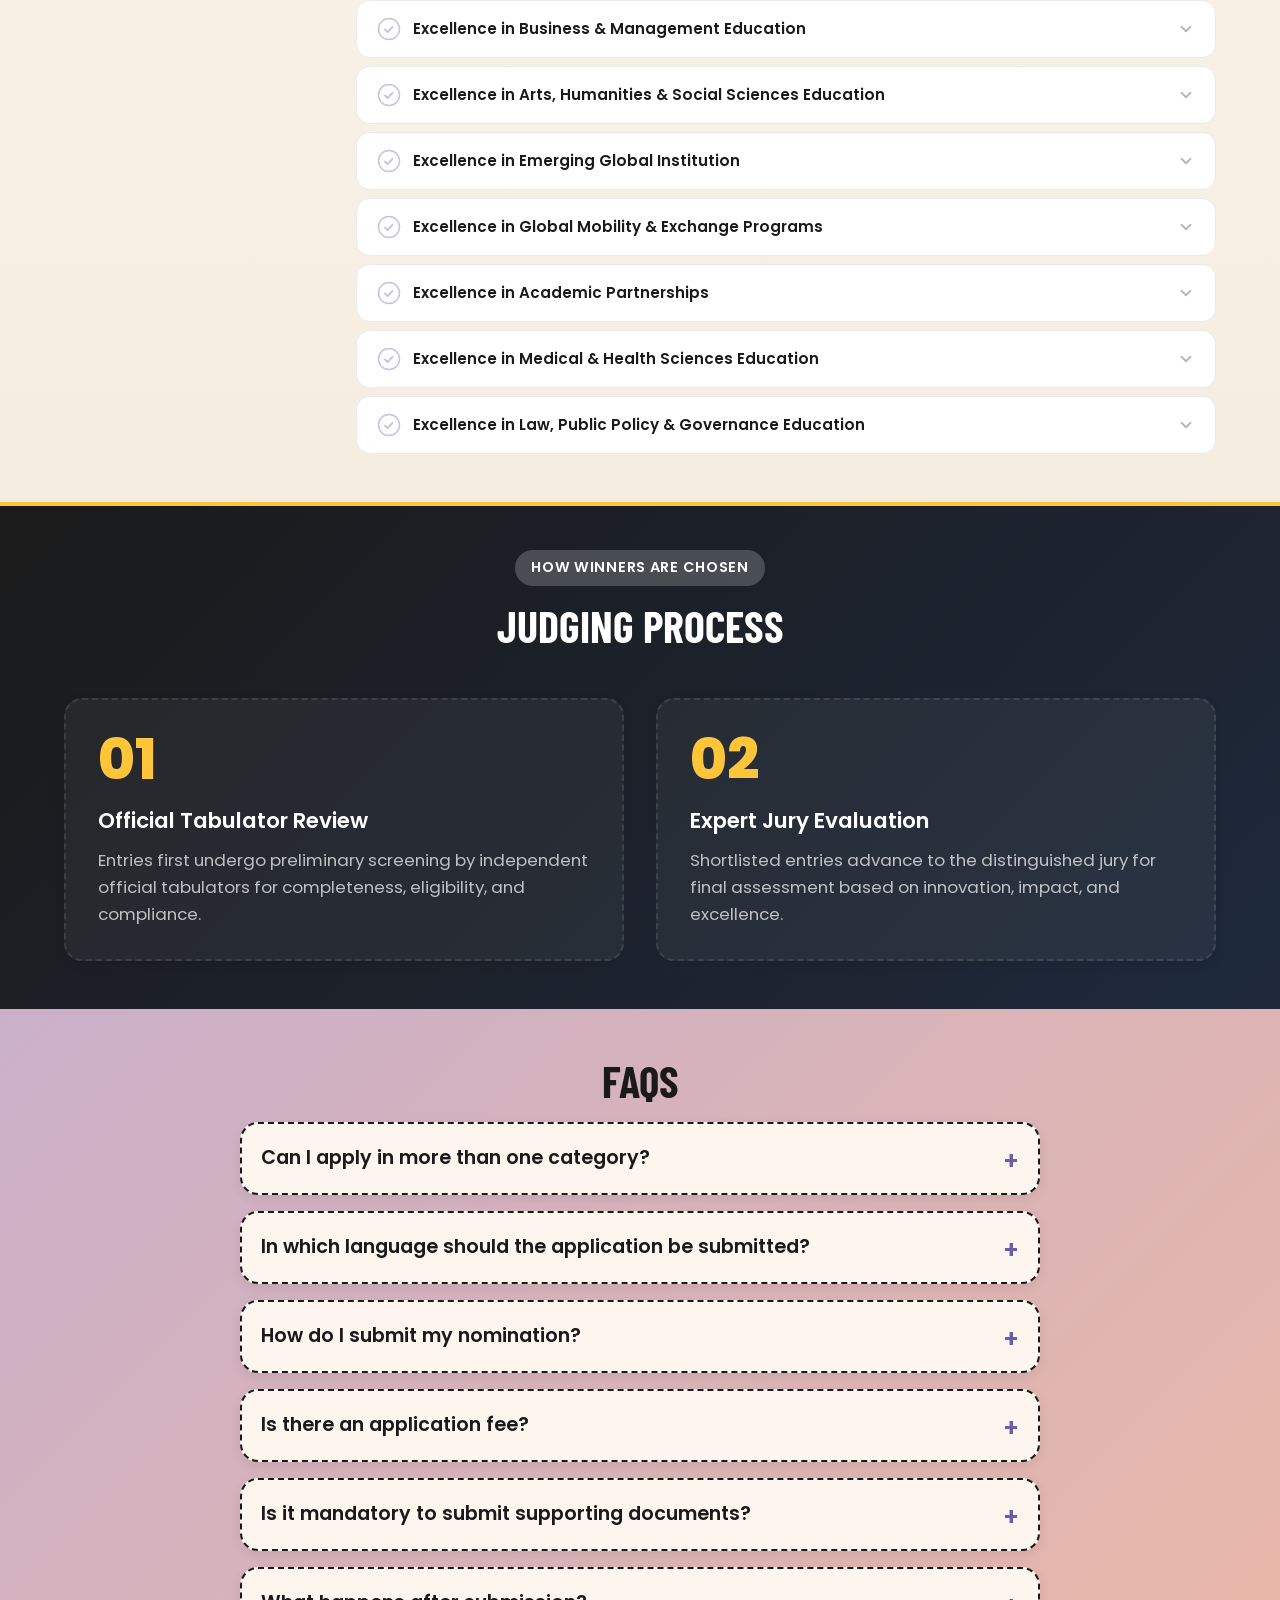
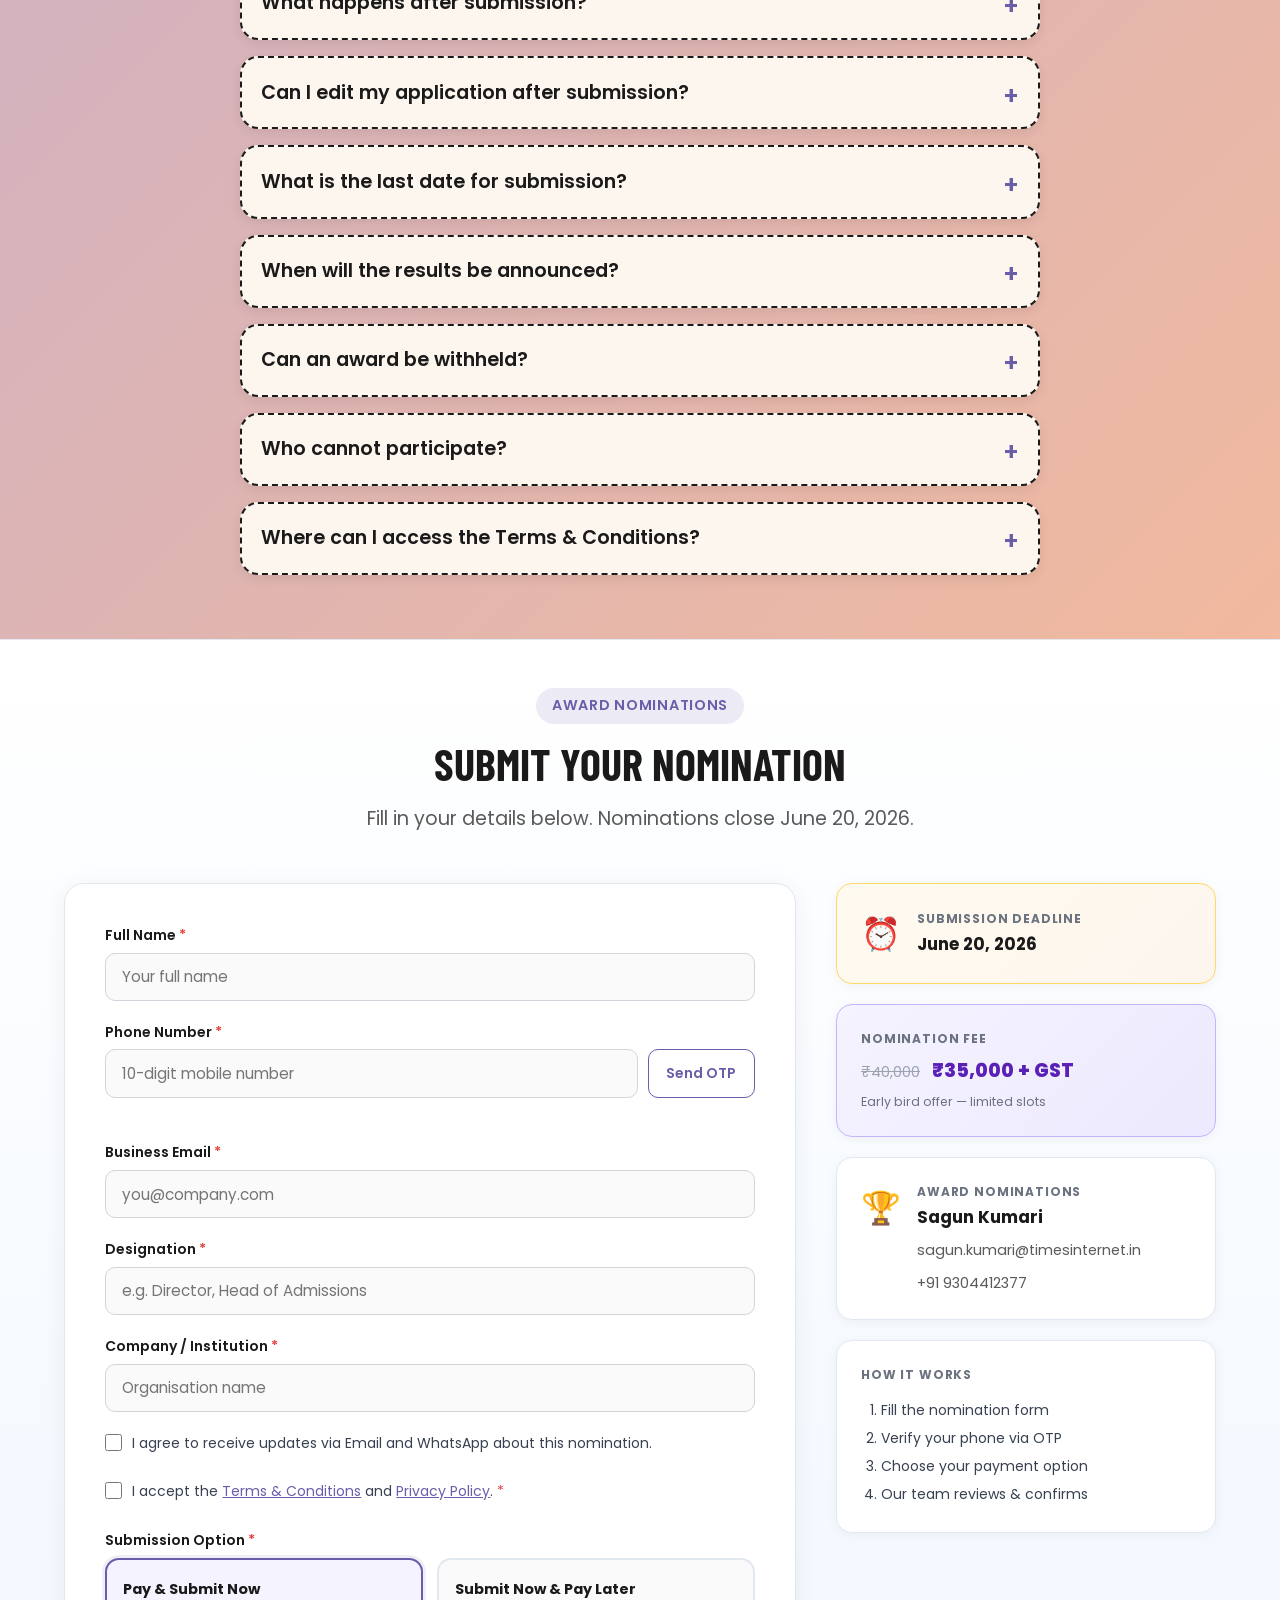
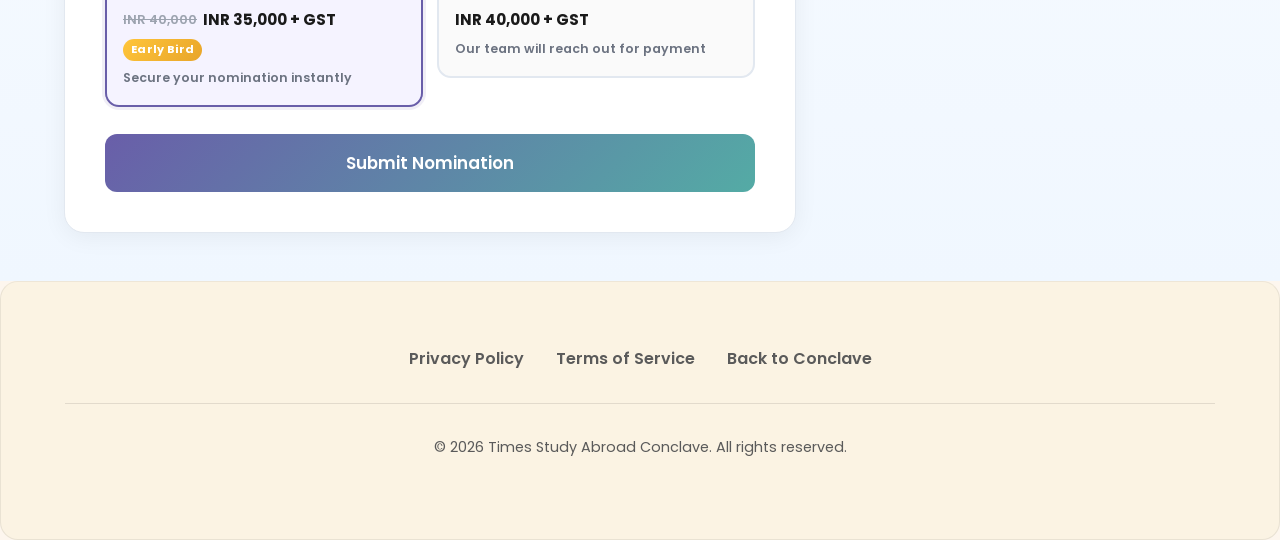
==== commit 6be3db52: "feat: implement OTP verification and nomination form submission for awards page" ====
--- a/awards.html
+++ b/awards.html
@@ -11,7 +11,8 @@
     <link rel="stylesheet" href="awards.css">
     <link rel="preconnect" href="https://fonts.googleapis.com">
     <link rel="preconnect" href="https://fonts.gstatic.com" crossorigin>
-    <link href="https://fonts.googleapis.com/css2?family=Barlow+Condensed:wght@600;700;800&family=Poppins:wght@300;400;500;600;700&family=Patrick+Hand&display=swap"
+    <link
+        href="https://fonts.googleapis.com/css2?family=Barlow+Condensed:wght@600;700;800&family=Poppins:wght@300;400;500;600;700&family=Patrick+Hand&display=swap"
         rel="stylesheet">
 </head>
 
@@ -19,8 +20,7 @@
 
     <!-- Navigation -->
     <nav class="navbar glass">
-        <a href="index.html" class="logo" aria-label="Times Study Abroad Conclave 2026"><img
-                src="assets/tsac-logo.png"
+        <a href="index.html" class="logo" aria-label="Times Study Abroad Conclave 2026"><img src="assets/tsac-logo.png"
                 alt="Times Study Abroad Conclave 2026"></a>
         <ul class="nav-links">
             <li><a href="index.html" style="font-weight: 700;">TSAC 2026</a></li>
@@ -47,8 +47,7 @@
         <a href="index.html#tracks">Conversation Tracks</a>
         <a href="index.html#attendees">Attend</a>
         <a href="index.html#partners">Partner</a>
-        <a href="#nominate" class="btn btn-primary"
-            style="margin-top: 0.5rem; text-align: center;">Nominate Now</a>
+        <a href="#nominate" class="btn btn-primary" style="margin-top: 0.5rem; text-align: center;">Nominate Now</a>
     </div>
 
     <!-- Exit Intent Popup -->
@@ -57,8 +56,7 @@
             <span class="close-popup">&times;</span>
             <h2>Nominations close June 20</h2>
             <p>Early bird fee of ₹35,000 + GST. Get recognised at India's most credible study abroad platform.</p>
-            <a href="#nominate" class="btn btn-gradient full-width"
-                id="btn-close-popup">Nominate Now</a>
+            <a href="#nominate" class="btn btn-gradient full-width" id="btn-close-popup">Nominate Now</a>
         </div>
     </div>
 
@@ -305,39 +303,164 @@
         </div>
     </section>
 
-    <!-- Nominate CTA -->
+    <!-- Nomination Form -->
     <section id="nominate" class="section-padding fade-in-up"
         style="background: linear-gradient(to bottom, #ffffff, #f0f7ff); border-top: 1px solid #e2e8f0;">
         <div class="container">
             <div class="section-header center-text">
                 <span class="badge" style="margin-bottom: 1rem;">Award Nominations</span>
-                <h2>Ready to Nominate?</h2>
-                <p class="lead-text">Submit your entry before June 20, 2026. Reach out to our nominations team to
-                    begin.</p>
-            </div>
-            <div class="nominate-contact-grid">
-                <div class="contact-card">
-                    <div class="contact-icon">🏆</div>
-                    <div class="contact-info">
-                        <span class="contact-role">Award Nominations</span>
-                        <h4 class="contact-name">Sagun Kumari</h4>
-                        <div class="contact-links">
-                            <a href="mailto:sagun.kumari@timesinternet.in">sagun.kumari@timesinternet.in</a>
-                            <a href="tel:9304412377">+91 9304412377</a>
-                        </div>
-                    </div>
-                </div>
-                <div class="contact-card"
-                    style="background: linear-gradient(135deg, #fffaf0, #fdf6ee); border-color: #ffd866;">
-                    <div class="contact-icon">⏰</div>
-                    <div class="contact-info">
-                        <span class="contact-role" style="color: #ffc53a;">Submission Deadline</span>
-                        <h4 class="contact-name">June 20, 2026</h4>
-                        <div style="margin-top: 0.75rem; font-size: 0.9rem; color: #5a5a5a; line-height: 1.7;">
-                            Early bird: ₹35,000 + GST<br>Standard: ₹40,000 + GST
-                        </div>
-                    </div>
-                </div>
+                <h2>Submit Your Nomination</h2>
+                <p class="lead-text">Fill in your details below. Nominations close June 20, 2026.</p>
+            </div>
+
+            <div class="nominate-layout">
+
+                <!-- Form -->
+                <div class="nominate-form-wrap glass-card">
+                    <form id="awards-nomination-form" novalidate>
+
+                        <div class="form-group">
+                            <label for="nom-name">Full Name <span class="req">*</span></label>
+                            <input type="text" id="nom-name" name="full_name" required placeholder="Your full name"
+                                class="form-control">
+                        </div>
+
+                        <!-- Phone + OTP -->
+                        <div class="form-group">
+                            <label for="nom-phone">Phone Number <span class="req">*</span></label>
+                            <div class="otp-input-row">
+                                <input type="tel" id="nom-phone" name="phone" required
+                                    placeholder="10-digit mobile number" class="form-control" maxlength="10"
+                                    inputmode="numeric" pattern="[0-9]{10}">
+                                <button type="button" id="send-otp-btn" class="btn btn-outline otp-action-btn">Send
+                                    OTP</button>
+                            </div>
+                            <div id="otp-row" class="otp-row" style="display:none;">
+                                <input type="text" id="nom-otp" placeholder="Enter 6-digit OTP" class="form-control"
+                                    maxlength="6" inputmode="numeric" pattern="[0-9]{6}">
+                                <button type="button" id="verify-otp-btn"
+                                    class="btn btn-outline otp-action-btn">Verify</button>
+                            </div>
+                            <div id="otp-status" class="otp-status"></div>
+                            <input type="hidden" id="nom-phone-verified" name="phone_verified" value="false">
+                        </div>
+
+                        <div class="form-group">
+                            <label for="nom-email">Business Email <span class="req">*</span></label>
+                            <input type="email" id="nom-email" name="email" required placeholder="you@company.com"
+                                class="form-control">
+                        </div>
+
+                        <div class="form-group">
+                            <label for="nom-designation">Designation <span class="req">*</span></label>
+                            <input type="text" id="nom-designation" name="designation" required
+                                placeholder="e.g. Director, Head of Admissions" class="form-control">
+                        </div>
+
+                        <div class="form-group">
+                            <label for="nom-company">Company / Institution <span class="req">*</span></label>
+                            <input type="text" id="nom-company" name="company" required placeholder="Organisation name"
+                                class="form-control">
+                        </div>
+
+                        <!-- Consents -->
+                        <div class="form-group consent-group">
+                            <label class="checkbox-label">
+                                <input type="checkbox" id="nom-opt-in" name="email_whatsapp_opt_in">
+                                <span>I agree to receive updates via Email and WhatsApp about this nomination.</span>
+                            </label>
+                        </div>
+                        <div class="form-group consent-group">
+                            <label class="checkbox-label">
+                                <input type="checkbox" id="nom-tnc" name="tnc_accepted" required>
+                                <span>I accept the <a href="#" target="_blank">Terms &amp; Conditions</a> and
+                                    <a href="#" target="_blank">Privacy Policy</a>. <span class="req">*</span></span>
+                            </label>
+                        </div>
+
+                        <!-- Payment options -->
+                        <div class="form-group">
+                            <label class="form-label-static">Submission Option <span class="req">*</span></label>
+                            <div class="payment-options">
+                                <label class="payment-option-card" for="opt-pay-now">
+                                    <input type="radio" name="payment_option" value="pay_now" id="opt-pay-now" checked>
+                                    <div class="payment-option-inner">
+                                        <div class="payment-option-title">Pay &amp; Submit Now</div>
+                                        <div class="payment-option-pricing">
+                                            <span class="price-original">INR 40,000</span>
+                                            <span class="price-current">INR 35,000 + GST</span>
+                                            <span class="price-tag">Early Bird</span>
+                                        </div>
+                                        <div class="payment-option-note">Secure your nomination instantly</div>
+                                    </div>
+                                </label>
+                                <label class="payment-option-card" for="opt-pay-later">
+                                    <input type="radio" name="payment_option" value="pay_later" id="opt-pay-later">
+                                    <div class="payment-option-inner">
+                                        <div class="payment-option-title">Submit Now &amp; Pay Later</div>
+                                        <div class="payment-option-pricing">
+                                            <span class="price-current">INR 40,000 + GST</span>
+                                        </div>
+                                        <div class="payment-option-note">Our team will reach out for payment</div>
+                                    </div>
+                                </label>
+                            </div>
+                        </div>
+
+                        <div id="nom-form-error" class="nom-form-error" style="display:none;"></div>
+
+                        <button type="submit" id="awards-submit-btn" class="btn btn-gradient full-width nom-submit-btn">
+                            Submit Nomination
+                        </button>
+                    </form>
+
+                    <!-- Success state -->
+                    <div id="nom-success" class="nom-success" style="display:none;">
+                        <div class="nom-success-icon">🏆</div>
+                        <h3>Nomination Submitted!</h3>
+                        <p id="nom-success-msg">Thank you. Our nominations team will be in touch shortly.</p>
+                    </div>
+                </div>
+
+                <!-- Info sidebar -->
+                <aside class="nominate-info-panel">
+                    <div class="nom-info-card nom-deadline-card">
+                        <div class="nom-info-icon">⏰</div>
+                        <div>
+                            <div class="nom-info-label">Submission Deadline</div>
+                            <div class="nom-info-value">June 20, 2026</div>
+                        </div>
+                    </div>
+                    <div class="nom-info-card nom-pricing-card">
+                        <div class="nom-info-label">Nomination Fee</div>
+                        <div class="nom-pricing-row">
+                            <span class="nom-price-original">₹40,000</span>
+                            <span class="nom-price-current">₹35,000 + GST</span>
+                        </div>
+                        <div class="nom-pricing-note">Early bird offer — limited slots</div>
+                    </div>
+                    <div class="nom-info-card nom-contact-card">
+                        <div class="nom-info-icon">🏆</div>
+                        <div>
+                            <div class="nom-info-label">Award Nominations</div>
+                            <div class="nom-info-value">Sagun Kumari</div>
+                            <div class="contact-links" style="margin-top:0.5rem;">
+                                <a href="mailto:sagun.kumari@timesinternet.in">sagun.kumari@timesinternet.in</a>
+                                <a href="tel:9304412377">+91 9304412377</a>
+                            </div>
+                        </div>
+                    </div>
+                    <div class="nom-info-card nom-steps-card">
+                        <div class="nom-info-label" style="margin-bottom:0.75rem;">How it works</div>
+                        <ol class="nom-steps">
+                            <li>Fill the nomination form</li>
+                            <li>Verify your phone via OTP</li>
+                            <li>Choose your payment option</li>
+                            <li>Our team reviews &amp; confirms</li>
+                        </ol>
+                    </div>
+                </aside>
+
             </div>
         </div>
     </section>
--- a/awards.css
+++ b/awards.css
@@ -1093,6 +1093,11 @@
         flex-shrink: 0;
         scroll-snap-align: start;
     }
+
+    .nominate-layout {
+        grid-template-columns: 1fr 320px;
+        gap: 2rem;
+    }
 }
 
 /* 768px — Tablets portrait */
@@ -1141,6 +1146,30 @@
     .nominate-contact-grid {
         grid-template-columns: 1fr;
         max-width: 420px;
+    }
+
+    /* Nomination form: stack on mobile */
+    .nominate-layout {
+        grid-template-columns: 1fr;
+    }
+
+    .nominate-form-wrap {
+        padding: 1.75rem 1.25rem;
+    }
+
+    .nominate-info-panel {
+        order: -1;
+        display: grid;
+        grid-template-columns: 1fr 1fr;
+        gap: 1rem;
+    }
+
+    .nom-steps-card {
+        grid-column: 1 / -1;
+    }
+
+    .payment-options {
+        grid-template-columns: 1fr;
     }
 
     /* Hide deadline sub-text in sticky footer */
@@ -1249,6 +1278,14 @@
         max-width: 100%;
     }
 
+    .nominate-info-panel {
+        grid-template-columns: 1fr;
+    }
+
+    .nominate-form-wrap {
+        padding: 1.5rem 1rem;
+    }
+
     /* Sticky footer: keep both CTAs side by side */
     #sticky-footer {
         padding: 0.65rem 4% !important;
@@ -1323,6 +1360,373 @@
     }
 }
 
+/* ============================================================
+   NOMINATION FORM
+   ============================================================ */
+
+/* Two-column layout: form | sidebar */
+.nominate-layout {
+    display: grid;
+    grid-template-columns: 1fr 380px;
+    gap: 2.5rem;
+    margin-top: 3rem;
+    align-items: start;
+}
+
+/* Form card */
+.nominate-form-wrap {
+    padding: 2.5rem;
+    border-radius: 20px;
+    background: #ffffff;
+    border: 1px solid #e2e8f0;
+    box-shadow: 0 4px 24px rgba(0, 0, 0, 0.06);
+}
+
+.nominate-form-wrap .form-group {
+    margin-bottom: 1.25rem;
+}
+
+.nominate-form-wrap label {
+    display: block;
+    font-weight: 600;
+    font-size: 0.875rem;
+    color: #1a1a1a;
+    margin-bottom: 0.4rem;
+}
+
+.nominate-form-wrap .form-control {
+    width: 100%;
+    padding: 0.72rem 1rem;
+    border: 1.5px solid #d1d5db;
+    border-radius: 10px;
+    font-size: 0.95rem;
+    font-family: inherit;
+    color: #1a1a1a;
+    background: #fafafa;
+    transition: border-color 0.2s, box-shadow 0.2s;
+    box-sizing: border-box;
+}
+
+.nominate-form-wrap .form-control:focus {
+    outline: none;
+    border-color: var(--primary-color, #695ea9);
+    box-shadow: 0 0 0 3px rgba(105, 94, 169, 0.12);
+    background: #fff;
+}
+
+.nominate-form-wrap .form-control.input-error {
+    border-color: #e53e3e;
+    box-shadow: 0 0 0 3px rgba(229, 62, 62, 0.1);
+}
+
+.nominate-form-wrap .form-control:disabled,
+.nominate-form-wrap .form-control[readonly] {
+    background: #f3f4f6;
+    color: #6b7280;
+    cursor: not-allowed;
+}
+
+.req {
+    color: #e53e3e;
+}
+
+.form-label-static {
+    display: block;
+    font-weight: 600;
+    font-size: 0.875rem;
+    color: #1a1a1a;
+    margin-bottom: 0.6rem;
+}
+
+/* OTP row */
+.otp-input-row,
+.otp-row {
+    display: flex;
+    gap: 0.6rem;
+}
+
+.otp-input-row .form-control,
+.otp-row .form-control {
+    flex: 1;
+    min-width: 0;
+}
+
+.otp-action-btn {
+    flex-shrink: 0;
+    white-space: nowrap;
+    font-size: 0.875rem;
+    padding: 0.7rem 1.1rem;
+    border-radius: 10px;
+    border: 1.5px solid var(--primary-color, #695ea9);
+    color: var(--primary-color, #695ea9);
+    background: transparent;
+    font-weight: 600;
+    cursor: pointer;
+    transition: background 0.2s, color 0.2s;
+}
+
+.otp-action-btn:hover:not(:disabled) {
+    background: var(--primary-color, #695ea9);
+    color: #fff;
+}
+
+.otp-action-btn:disabled {
+    opacity: 0.5;
+    cursor: not-allowed;
+}
+
+.otp-row {
+    margin-top: 0.6rem;
+}
+
+.otp-status {
+    margin-top: 0.5rem;
+    font-size: 0.82rem;
+    font-weight: 500;
+    min-height: 1.2em;
+}
+
+.otp-status.success { color: #16a34a; }
+.otp-status.error   { color: #dc2626; }
+.otp-status.info    { color: #2563eb; }
+
+/* Consent checkboxes */
+.consent-group label.checkbox-label {
+    display: flex;
+    gap: 0.65rem;
+    align-items: flex-start;
+    font-weight: 400;
+    font-size: 0.875rem;
+    color: #374151;
+    cursor: pointer;
+}
+
+.consent-group input[type="checkbox"] {
+    width: 17px;
+    height: 17px;
+    flex-shrink: 0;
+    margin-top: 2px;
+    accent-color: var(--primary-color, #695ea9);
+    cursor: pointer;
+}
+
+.consent-group a {
+    color: var(--primary-color, #695ea9);
+    text-decoration: underline;
+}
+
+/* Payment option cards */
+.payment-options {
+    display: grid;
+    grid-template-columns: 1fr 1fr;
+    gap: 0.85rem;
+}
+
+.payment-option-card {
+    position: relative;
+    cursor: pointer;
+}
+
+.payment-option-card input[type="radio"] {
+    position: absolute;
+    opacity: 0;
+    pointer-events: none;
+}
+
+.payment-option-inner {
+    border: 2px solid #e2e8f0;
+    border-radius: 14px;
+    padding: 1.1rem 1rem;
+    background: #fafafa;
+    transition: border-color 0.2s, box-shadow 0.2s, background 0.2s;
+}
+
+.payment-option-card input[type="radio"]:checked + .payment-option-inner {
+    border-color: var(--primary-color, #695ea9);
+    background: #f5f3ff;
+    box-shadow: 0 0 0 3px rgba(105, 94, 169, 0.1);
+}
+
+.payment-option-card:hover .payment-option-inner {
+    border-color: #a9a3d6;
+}
+
+.payment-option-title {
+    font-weight: 700;
+    font-size: 0.9rem;
+    color: #1a1a1a;
+    margin-bottom: 0.45rem;
+}
+
+.payment-option-pricing {
+    display: flex;
+    flex-wrap: wrap;
+    align-items: center;
+    gap: 0.4rem;
+    margin-bottom: 0.4rem;
+}
+
+.price-original {
+    font-size: 0.8rem;
+    color: #9ca3af;
+    text-decoration: line-through;
+}
+
+.price-current {
+    font-size: 0.95rem;
+    font-weight: 700;
+    color: #1a1a1a;
+}
+
+.price-tag {
+    font-size: 0.7rem;
+    font-weight: 700;
+    color: #fff;
+    background: linear-gradient(135deg, #ffc53a, #e8a52a);
+    padding: 0.15rem 0.5rem;
+    border-radius: 20px;
+    letter-spacing: 0.03em;
+}
+
+.payment-option-note {
+    font-size: 0.78rem;
+    color: #6b7280;
+}
+
+/* Form error */
+.nom-form-error {
+    background: #fef2f2;
+    border: 1px solid #fca5a5;
+    border-radius: 10px;
+    padding: 0.75rem 1rem;
+    color: #dc2626;
+    font-size: 0.875rem;
+    margin-bottom: 1rem;
+}
+
+/* Submit button */
+.nom-submit-btn {
+    font-size: 1.05rem;
+    padding: 1rem;
+    border-radius: 12px;
+    width: 100%;
+    margin-top: 0.25rem;
+}
+
+/* Success state */
+.nom-success {
+    text-align: center;
+    padding: 3rem 2rem;
+}
+
+.nom-success-icon {
+    font-size: 3.5rem;
+    margin-bottom: 1rem;
+}
+
+.nom-success h3 {
+    font-size: 1.5rem;
+    margin-bottom: 0.75rem;
+    color: #1a1a1a;
+}
+
+.nom-success p {
+    color: #5a5a5a;
+    font-size: 1rem;
+    line-height: 1.7;
+}
+
+/* Info sidebar */
+.nominate-info-panel {
+    display: flex;
+    flex-direction: column;
+    gap: 1.25rem;
+}
+
+.nom-info-card {
+    background: #ffffff;
+    border: 1px solid #e2e8f0;
+    border-radius: 16px;
+    padding: 1.5rem;
+    box-shadow: 0 2px 12px rgba(0, 0, 0, 0.05);
+}
+
+.nom-deadline-card {
+    display: flex;
+    align-items: center;
+    gap: 1rem;
+    background: linear-gradient(135deg, #fffaf0, #fdf6ee);
+    border-color: #ffd866;
+}
+
+.nom-info-icon {
+    font-size: 2rem;
+    flex-shrink: 0;
+}
+
+.nom-info-label {
+    font-size: 0.75rem;
+    font-weight: 700;
+    text-transform: uppercase;
+    letter-spacing: 0.07em;
+    color: #6b7280;
+    margin-bottom: 0.2rem;
+}
+
+.nom-info-value {
+    font-size: 1.05rem;
+    font-weight: 700;
+    color: #1a1a1a;
+}
+
+.nom-pricing-card {
+    background: linear-gradient(135deg, #f5f3ff, #ede9fe);
+    border-color: #c4b5fd;
+}
+
+.nom-pricing-row {
+    display: flex;
+    align-items: baseline;
+    gap: 0.75rem;
+    margin: 0.5rem 0 0.3rem;
+}
+
+.nom-price-original {
+    font-size: 0.9rem;
+    color: #9ca3af;
+    text-decoration: line-through;
+}
+
+.nom-price-current {
+    font-size: 1.2rem;
+    font-weight: 800;
+    color: #5b21b6;
+}
+
+.nom-pricing-note {
+    font-size: 0.78rem;
+    color: #6b7280;
+}
+
+.nom-contact-card {
+    display: flex;
+    gap: 1rem;
+    align-items: flex-start;
+}
+
+.nom-steps-card ol.nom-steps {
+    margin: 0;
+    padding-left: 1.25rem;
+    list-style: decimal;
+    color: #374151;
+    font-size: 0.875rem;
+    line-height: 2;
+}
+
+/* ============================================================
+   NOMINATION FORM — Responsive
+   ============================================================ */
+
 /* 360px — Small phones */
 @media (max-width: 360px) {
     .awards-hero {
